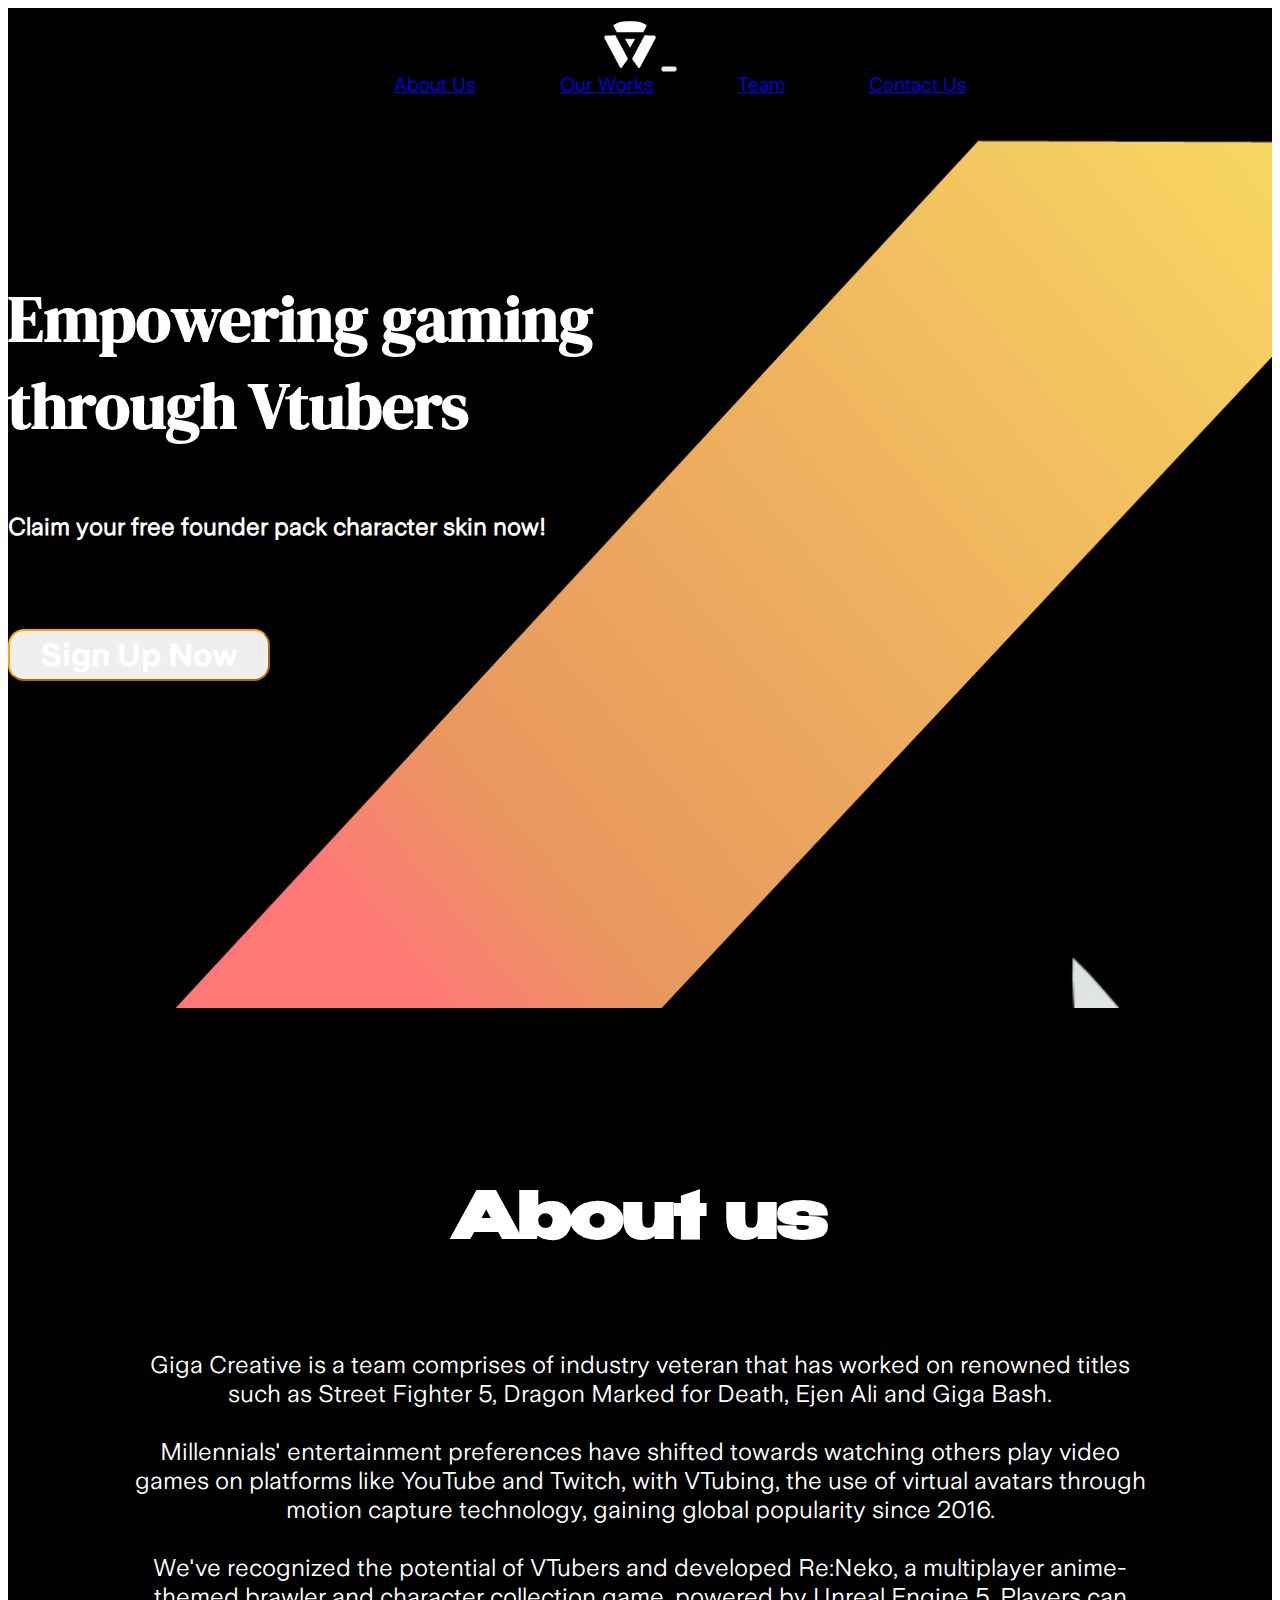
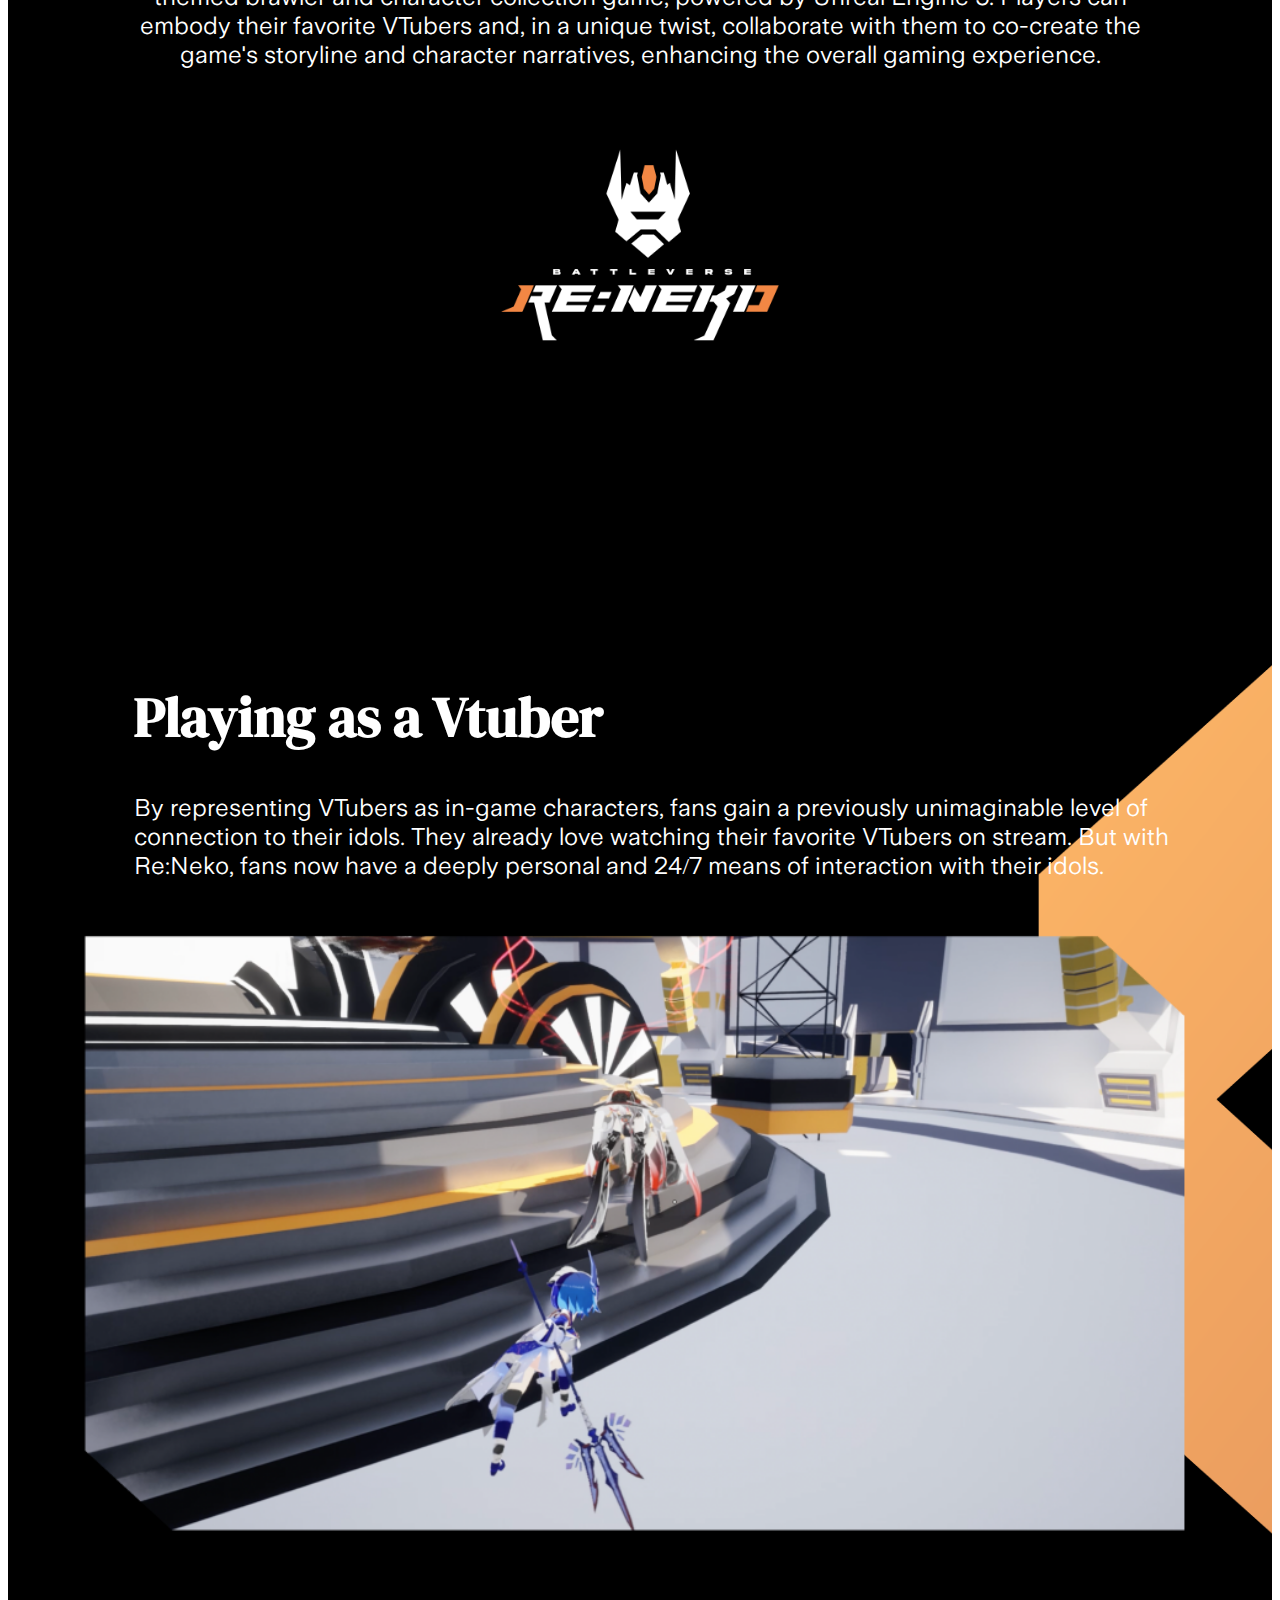
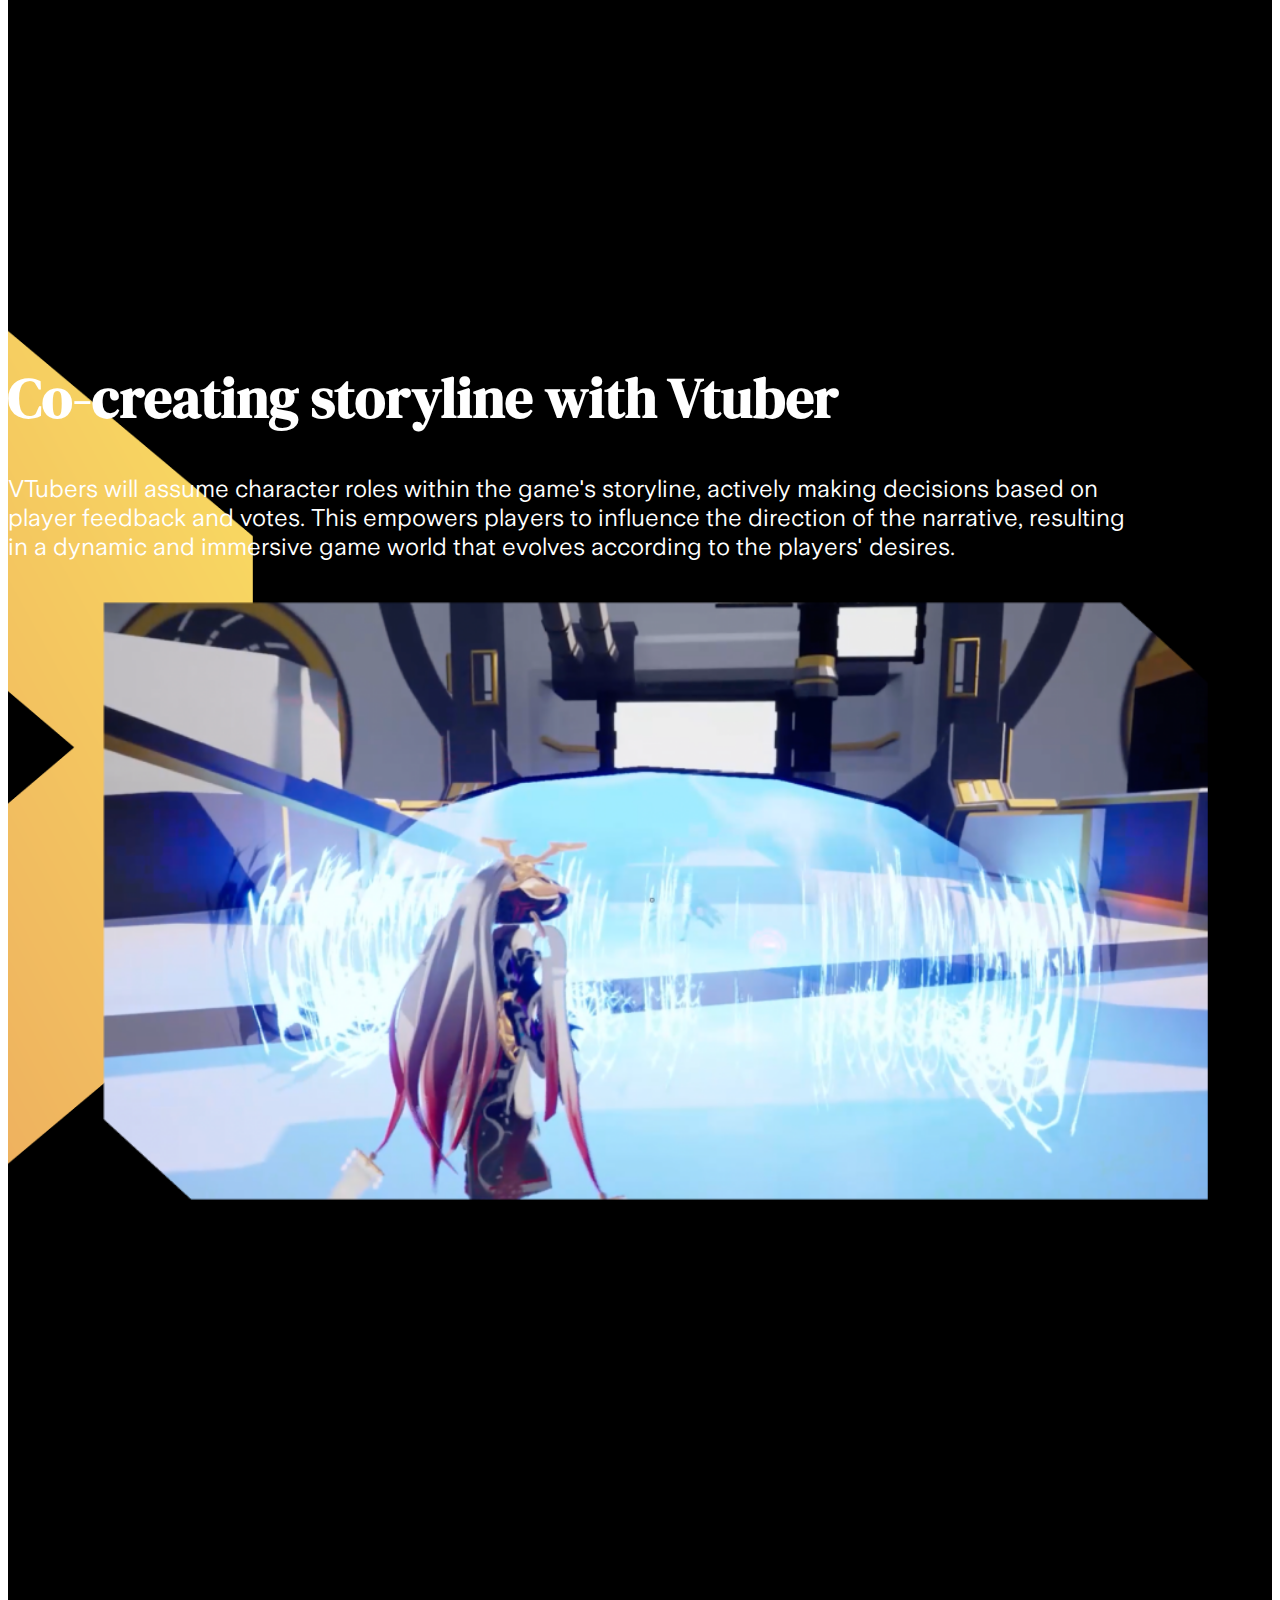
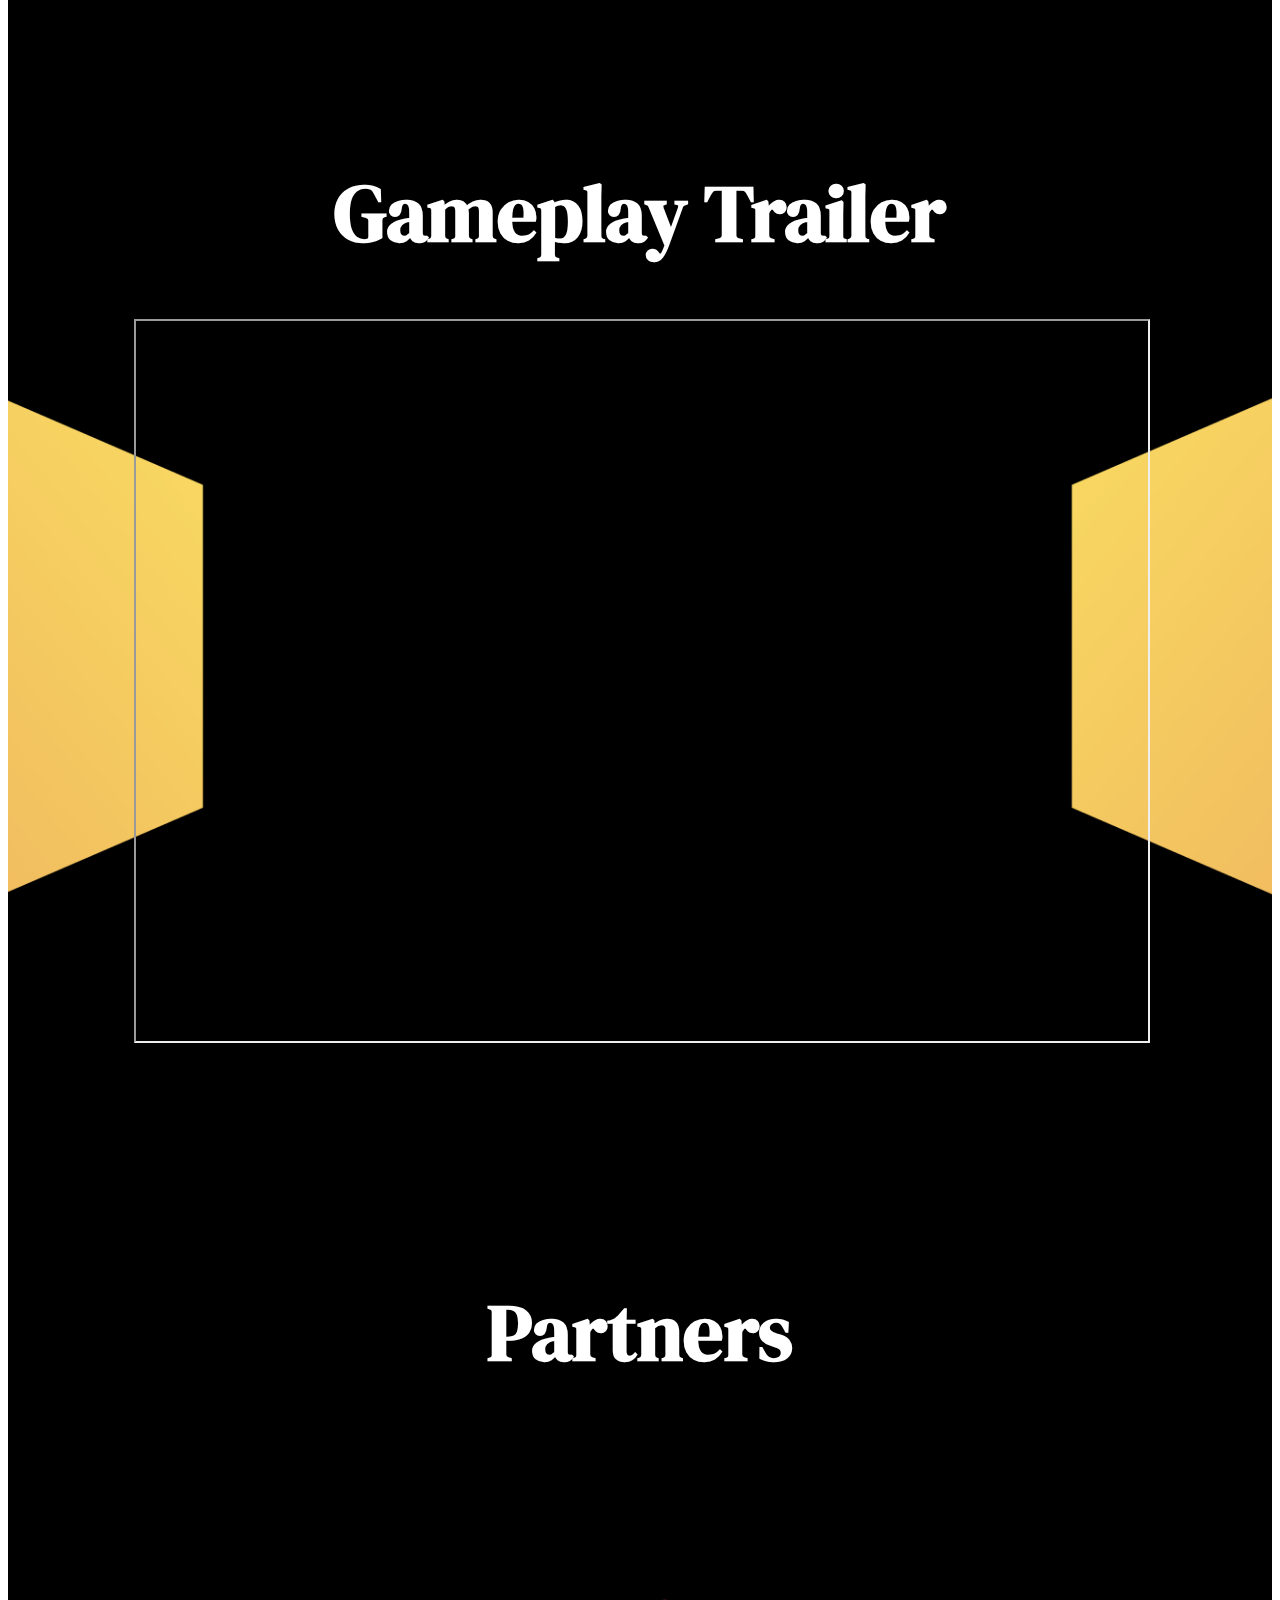
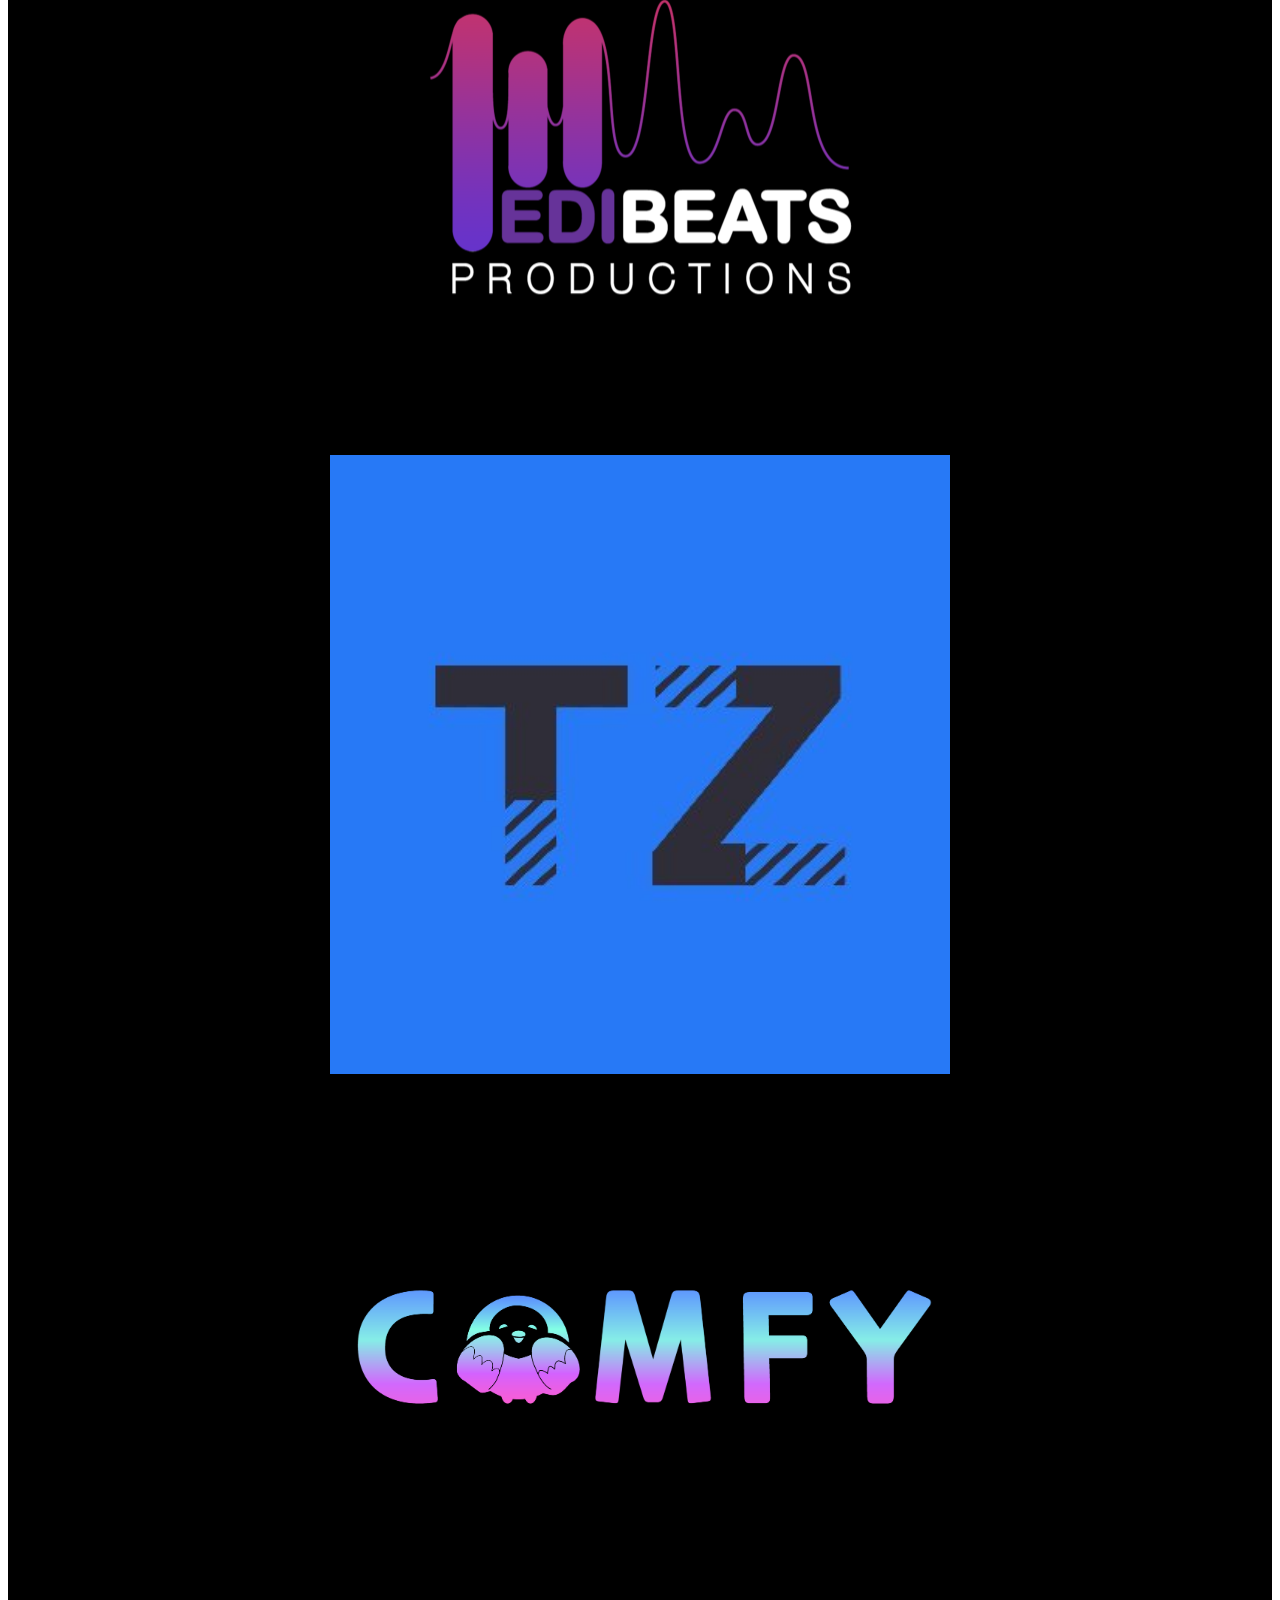
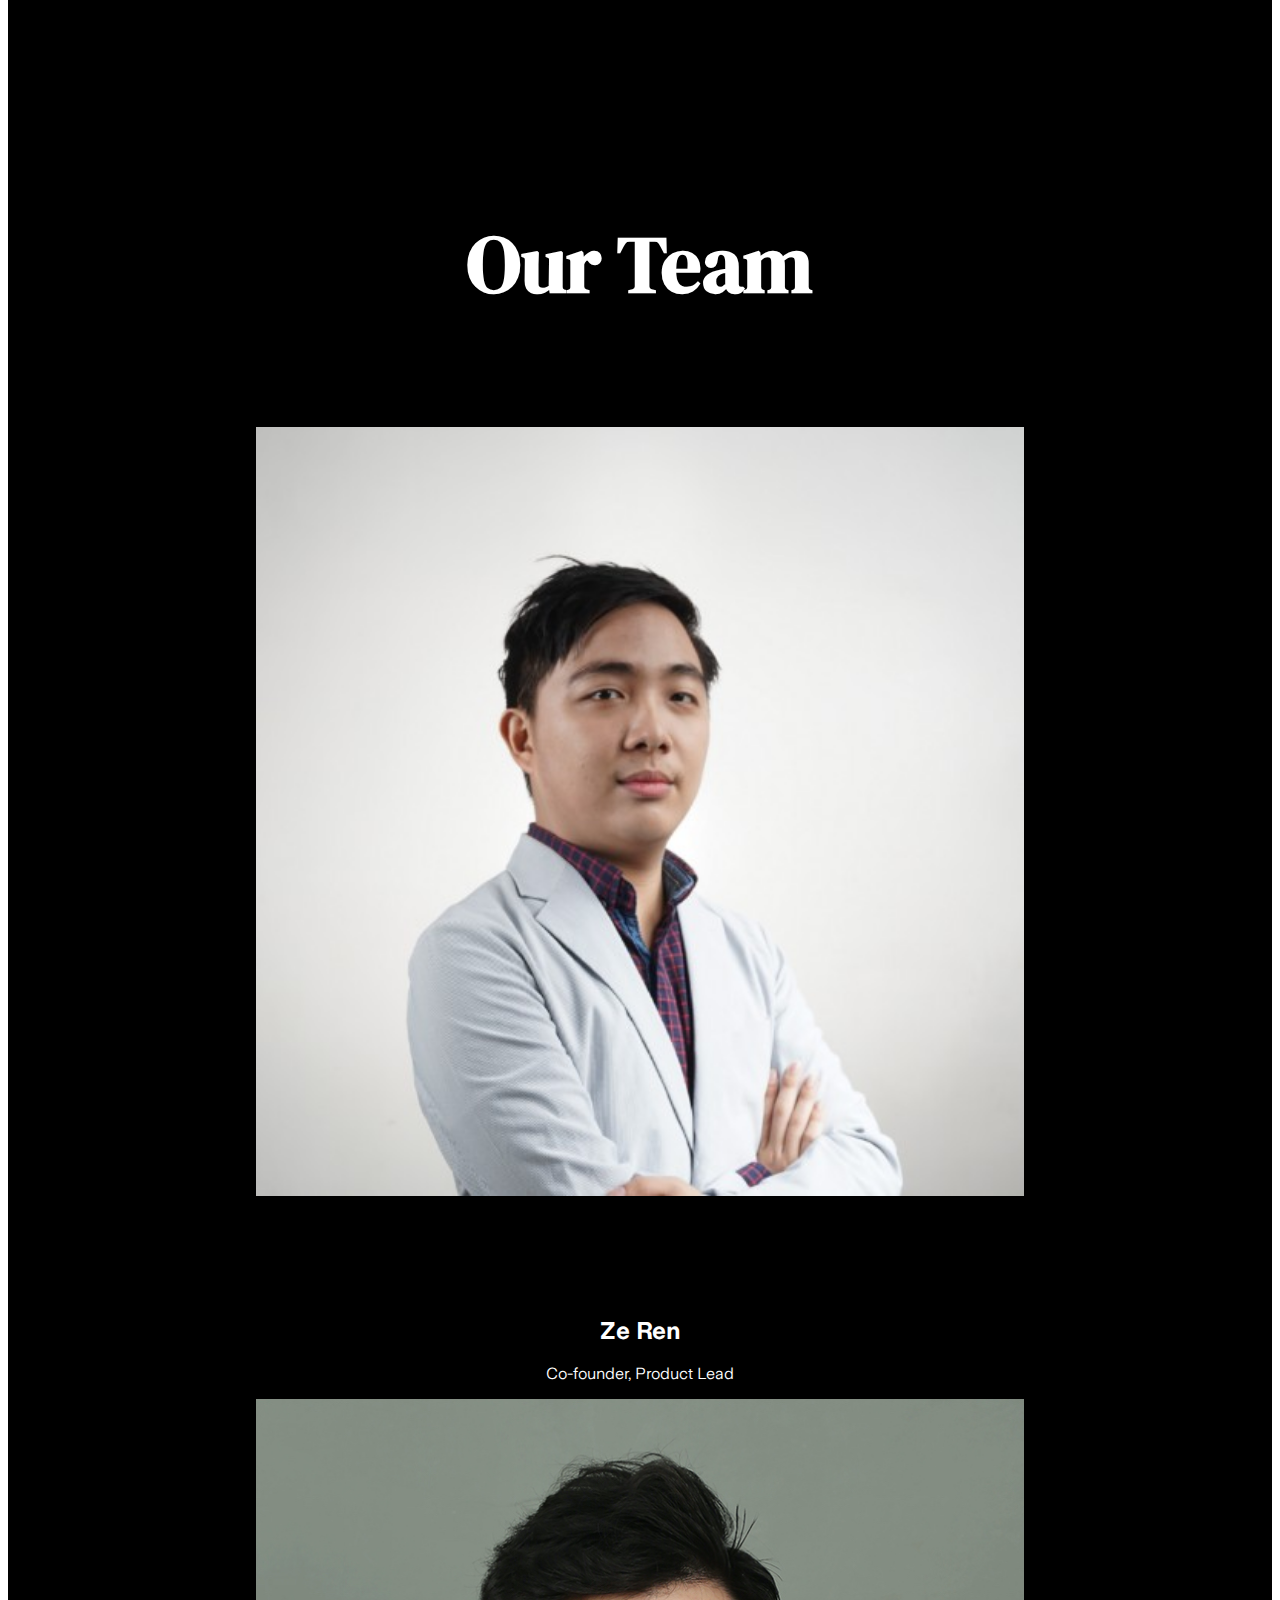
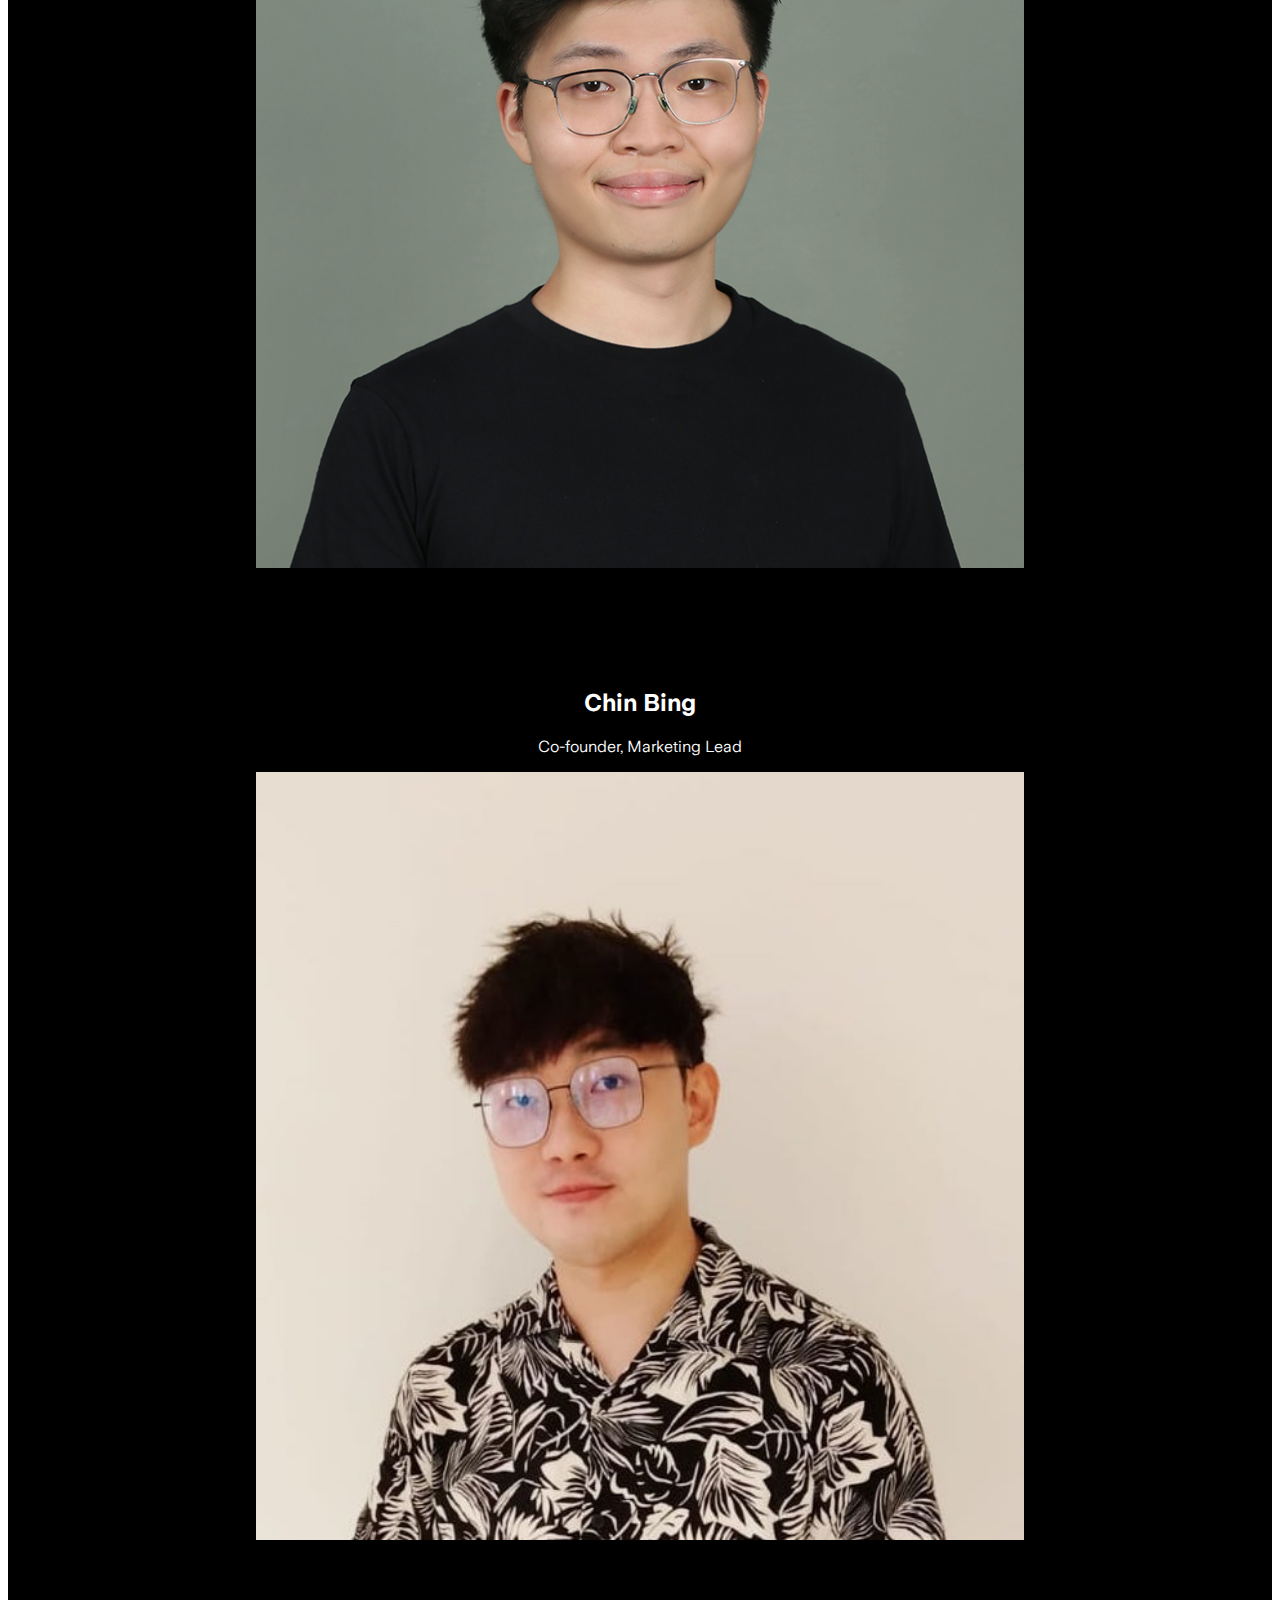
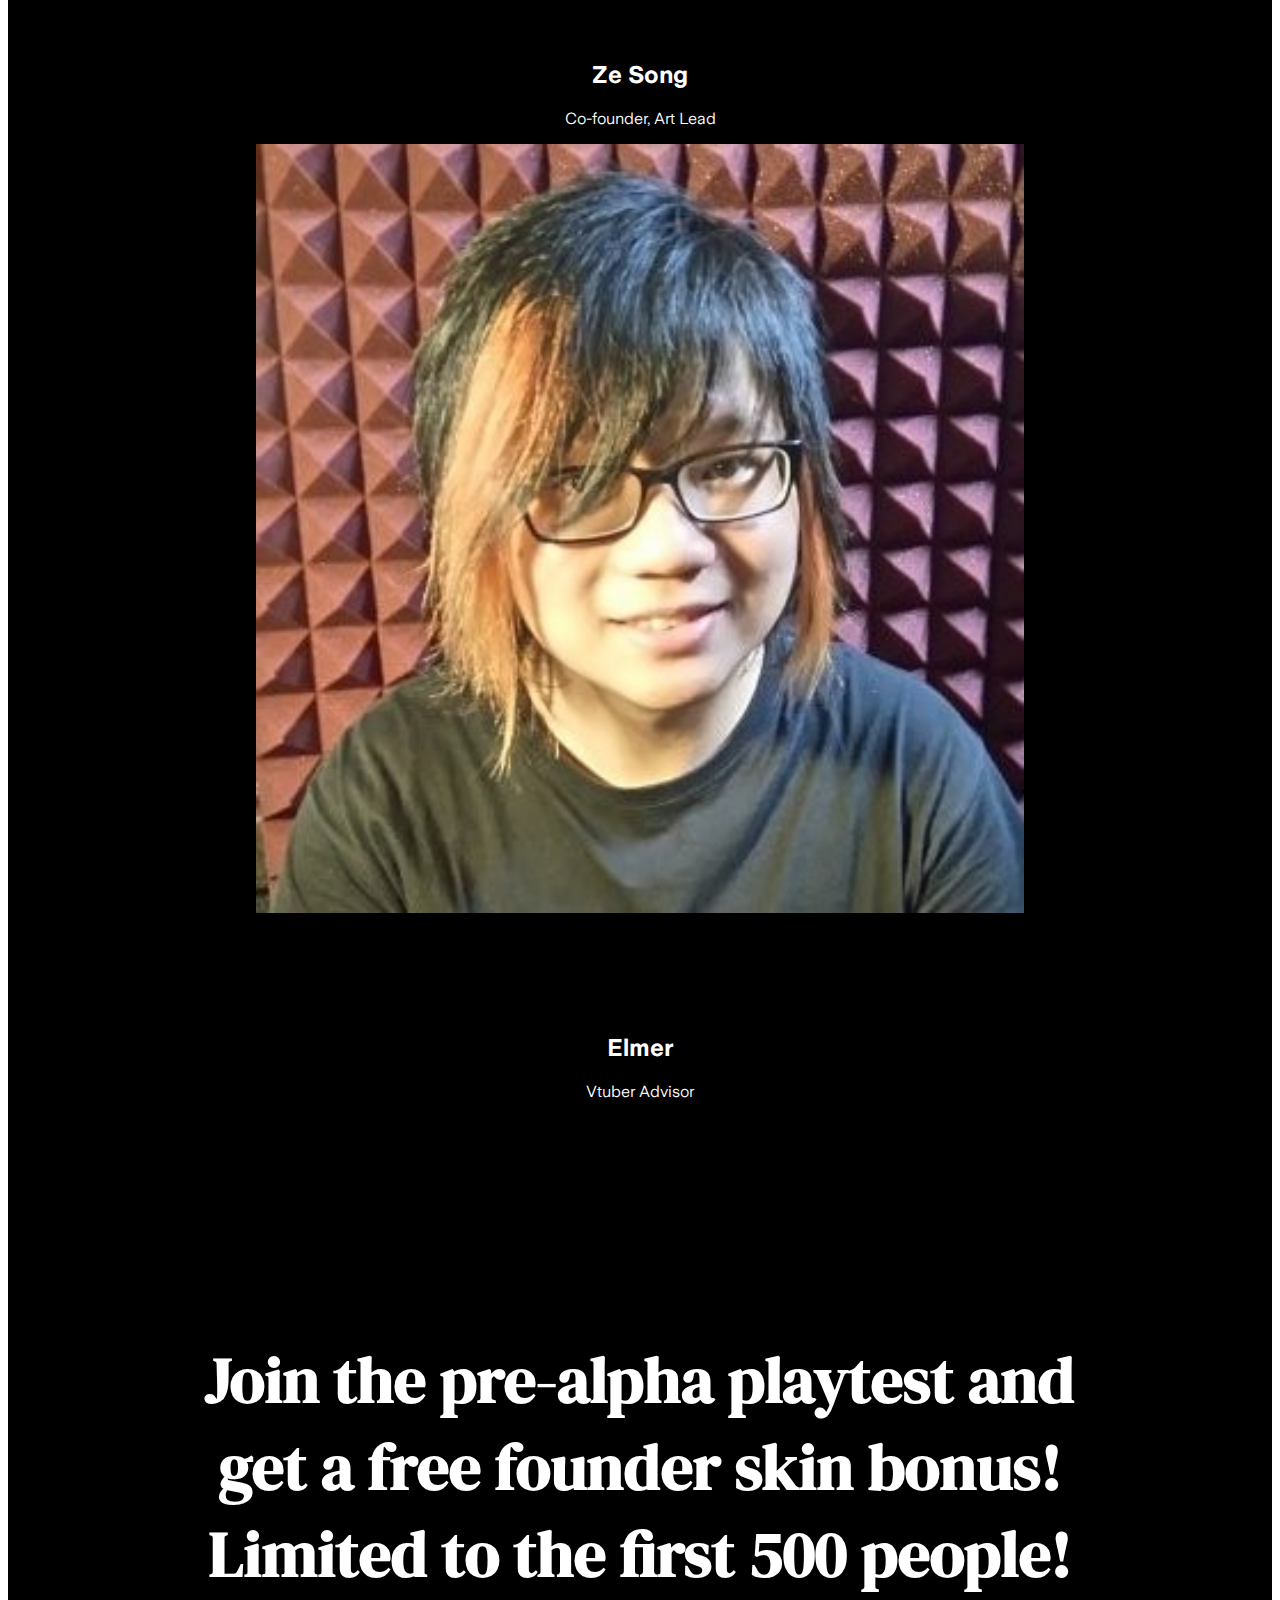
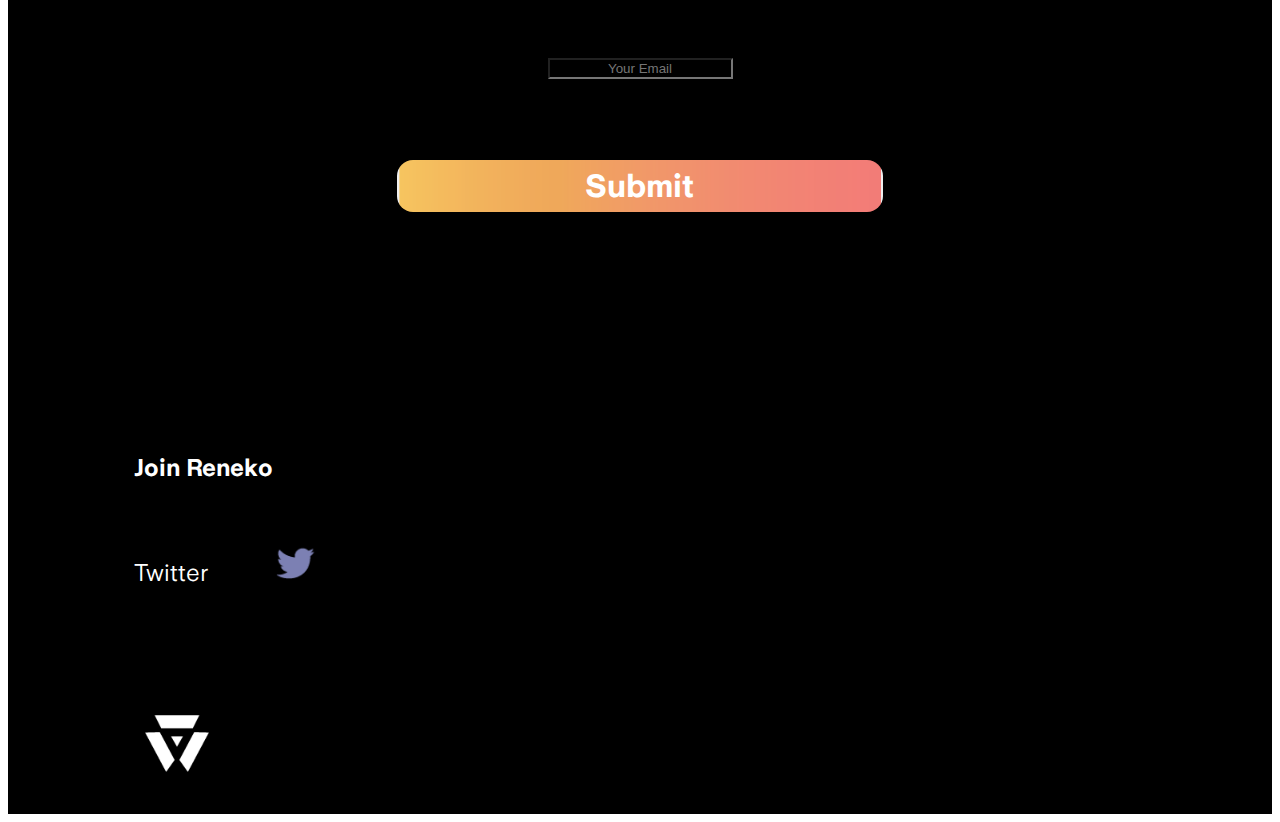
==== index.html @ 924247fe "Initial commit" ====
<!DOCTYPE html>
<html lang="en" dir="ltr">

<head>
  <meta charset="utf-8">
  <title>Reneko</title>
  <!-- Google font -->
  <link rel="preconnect" href="https://fonts.googleapis.com"> 
<link rel="preconnect" href="https://fonts.gstatic.com" crossorigin> 

  <!-- CSS only -->
  <link href="https://cdn.jsdelivr.net/npm/bootstrap@5.1.0/dist/css/bootstrap.min.css" rel="stylesheet"
    integrity="sha384-KyZXEAg3QhqLMpG8r+8fhAXLRk2vvoC2f3B09zVXn8CA5QIVfZOJ3BCsw2P0p/We" crossorigin="anonymous">
  <link rel="stylesheet" href="css/styles.css">

  <link rel="stylesheet" href="https://pro.fontawesome.com/releases/v5.10.0/css/all.css"
    integrity="sha384-AYmEC3Yw5cVb3ZcuHtOA93w35dYTsvhLPVnYs9eStHfGJvOvKxVfELGroGkvsg+p" crossorigin="anonymous" />
  <!-- JavaScript Bundle with Popper -->
  <script src="https://cdn.jsdelivr.net/npm/bootstrap@5.1.0/dist/js/bootstrap.bundle.min.js"
    integrity="sha384-U1DAWAznBHeqEIlVSCgzq+c9gqGAJn5c/t99JyeKa9xxaYpSvHU5awsuZVVFIhvj"
    crossorigin="anonymous"></script>


</head>

<body>


  <section id="title">



    <nav class="navbar navbar-expand-lg navbar-dark">


      <a class="navbar-brand" href="/"><img class='logo' src="images/1_logo.png"></a>
      <button class="navbar-toggler" type="button" data-bs-toggle="collapse" data-bs-target="#navbarNavAltMarkup"
        aria-controls="navbarNavAltMarkup" aria-expanded="false" aria-label="Toggle navigation">
        <span class="navbar-toggler-icon"></span>
      </button>
      <div class="collapse navbar-collapse" id="navbarNavAltMarkup">
        <div class="navbar-nav ms-auto d-flex align-items-center">
          <a class="nav-link text-white " href="#about-us">About Us</a>
          <a class="nav-link text-white" href="#introduction">Our Works</a>
          <a class="nav-link text-white" href="#team">Team</a>
          <a class="nav-link text-white" href="#contact">Contact Us</a>
        </div>
      </div>


    </nav>




    <div class='container title-heading'>
      <div class="row">
        <div class="col-lg-5 title-content">
          <h1 class="title-text">Empowering gaming <br>through Vtubers</h1>
          <h2 class="title-subtext">Claim your free founder pack character skin now!</h2>
          <a href="#sign-up-form"><button class=" title-button btn btn-outline-primary btn-gradient-1  ">Sign Up Now</button></a>
        </div>
      
        <div class="col-lg-7 title-image">
    
           
            <img src="images/characters.png" alt="imagealttext">
     
          <!-- <img class="title-image" src="images/characters.png"/> -->
         
        </div>
      </div>
   

    </div>
    


  </section>

  <section id="about-us">
    <div class='container-fluid'>

  
 
          <h1>About us</h1>
          <br>
          <p>Giga Creative is a team comprises of industry veteran that has worked on renowned titles such as Street Fighter 5, Dragon Marked for Death, Ejen Ali and Giga Bash. 
            <br><br>
            Millennials' entertainment preferences have shifted towards watching others play video games on platforms like YouTube and Twitch, with VTubing, the use of virtual avatars through motion capture technology, gaining global popularity since 2016. 
            <br><br>
            We've recognized the potential of VTubers and developed Re:Neko, a multiplayer anime-themed brawler and character collection game, powered by Unreal Engine 5. Players can embody their favorite VTubers and, in a unique twist, collaborate with them to co-create the game's storyline and character narratives, enhancing the overall gaming experience.

          </p>

          <img class="about-us-img" src="images/battleversereneko_logo_whiteorange_1.png">

          



        

    </div>

  </section>

  <section id="introduction">


      <div class="container-fluid sub-section-1 ">
        <div class="row">
          <div class="col-lg-5 intro-content-1">
            <h1 class="intro-text">Playing as a Vtuber</h1>
            <p class="intro-subtext">By representing VTubers as in-game characters, fans gain a previously unimaginable level of connection to their idols. They already love watching their favorite VTubers on stream. But with Re:Neko, fans now have a deeply personal and 24/7 means of interaction with their idols.</p>
        
          </div>
        
          <div class="col-lg-7 intro-image ">
            <img class="intro-image-1" src="images/pic-1.png" />
          </div>
        </div>
      </div>
     
      <div class="container-fluid sub-section-2 ">
        <div class="row">
         
        
          <div class="col-lg-5 intro-content-2 order-lg-2">
           

            <h1 class="intro-text">Co-creating storyline with Vtuber</h1>
            <p class="intro-subtext">VTubers will assume character roles within the game's storyline, actively making decisions based on player feedback and votes. This empowers players to influence the direction of the narrative, resulting in a dynamic and immersive game world that evolves according to the players' desires.</p>
        
          </div>
          <div class="col-lg-7 order-lg-1 intro-image">
            <img class="intro-image-2" src="images/pic-2.png" />
          </div>
        </div>
      </div>

      <!-- <div class="container-fluid sub-section-1 ">
        <div class="row">
          <div class="col-lg-5 intro-content-1">
            <h1 class="intro-text">Partnership with Comfy</h1>
            <p class="intro-subtext">Collaboration with
              Comfy, Vtuber guild, one of the bigger Vtuber guild in the world with over 100+ Vtuber with a few millions followers collectively
              </p>
        
          </div>
        
          <div class="col-lg-7 intro-image ">
            <img class="intro-image-1" src="images/pic-2.png" />
          </div>
        </div>
      </div> -->

      
  
    </section>

    <section id="trailer">
      <div class='container-fluid'>
        <h1 class="trailer-header">Gameplay Trailer</h1>
        <iframe class="trailer-video" src="https://drive.google.com/file/d/1TV6hrTEXr3Qy5zf1ve3JL_p35wqaEnfq/preview" width="1280" height="720" allow="autoplay"></iframe>
  
      </div>
  
    </section>

    <section id="partners">
      <div class='container-fluid'>
        <h1 class="partners-header">Partners</h1>
        <div class="row">
         
          <div class="col-lg-4">
              <img class="partners-logo" src="images/medibeats_logo.png">
          </div>

          <div class="col-lg-4">
            <img class="partners-logo" src="images/tezos_logo.jpg">
        </div>

          <div class="col-lg-4">
            <br>
            <img class="partners-logo" src="images/comfy_logo.png">
        </div>
        </div>
      </div>
  
    </section>

    <section id="team">
        <div class='container-fluid'>
    
      
     
              <h1>Our Team</h1>
              <br>
                <br><br>
              
                <div class='container-fluid'>
                    <div class="row">
                      <div class="col-lg-3">
                        <a href="https://www.linkedin.com/in/laizeren94/"><img class="team-img"src="images/zeren.jpg"></a>
                        <h2>Ze Ren</h2>
                        <p>Co-founder, Product Lead</p>
                        
                      </div>
                     
                      <div class="col-lg-3">
                        <a href="https://www.linkedin.com/in/chin-bing-yong-346ab5b1/"><img class="team-img"src="images/chinbing.jpg"></a>
                          <h2>Chin Bing</h2></a>
                        <p>Co-founder, Marketing Lead</p>
                     
                      </div>

                      <div class="col-lg-3">
                        <a href="https://www.linkedin.com/in/ze-song-11337322a/"><img class="team-img"src="images/zesong.jpeg"></a>
                        <h2>Ze Song</h2>
                        <p>Co-founder, Art Lead</p>
                   
                      
                      </div>

                      <div class="col-lg-3">
                        <a href="https://www.linkedin.com/in/elmer-ho-92594a128/"><img class="team-img"src="images/elmer.jpeg"></a>
                        <h2>Elmer</h2>
                        <p>Vtuber Advisor</p>
                        
                      </div>
                            
                    
                      
                  </div>
    
    
            
    
        </div>
    
      </section>
  <script type="text/javascript">var submitted=false</script>  
  <iframe name="hiddenConfirm" id="hiddenConfirm" style="display:none;" onload="if(submitted){window.location='submitted.html';}"></iframe>  
  <section id="sign-up-form">
  <div class="form-group">
  
    <h1 class="sign-up-title">Join the pre-alpha playtest and get a free founder skin bonus!<br>Limited to the first 500 people!
      </h1><br>
    <div class="row">
      <div class="col-lg-3"></div>
      <div class="col-lg-6"> 
        <form action="https://docs.google.com/forms/u/0/d/e/1FAIpQLScKX2uc12HIVDE9Qo7RpCMGbSfEYdvWlXfnc4z3N2Zo3molNw/formResponse" method="post" target="hiddenConfirm" onsubmit="submitted=true">
        <input  type="email" name="entry.1319762371" class="form-control form-control-lg sign-up-input "  placeholder="Your Email">
      </div>
      <div class="col-lg-3"></div>
      
    </div>
  
    <br><br>
    <button type="submit" class="btn go-back-button  ">Submit</button>
  </form>
  </div>
</section>



  
  <footer id="contact">
    <div class="container">
      <div class="row">
        <div class="col-lg-4 social-link">
          <h2>Join Reneko</h2>
          <br>
          <!-- <p>Discord &emsp;&emsp;<a href="https://discord.gg/Z9rqEx6f24"><img class="social-logo" src="images/7_discord.png"></a></p> -->
          <p>Twitter &emsp;&emsp;&nbsp;&nbsp;<a href="https://twitter.com/ReNeko_vtuber"><img class="social-logo" src="images/7_twitter.png"></a></p>
           
        </div>
        <div class="col-lg-1"></div>

        <div class="col-lg-3">
      
          </div>

          <div class="col-lg-4">
          
            </div>
      </div>
    </div>
    <img class="contact-logo" src="images/1_logo.png">
    
  </footer>
  <script src='index.js'></script>
</body>

</html>
---- css/styles.css ----
h1, h2, h3, h4, h5{
  font-family: UniversalSans-864;
}

p{
  font-family: UniversalSans-450;

}


@font-face {
  font-family:UniversalSans-450 ;
  src: url(UniversalSans-v1-2-0-10-20-111111112111-01-450-TRIAL.ttf);
}

@font-face {
  font-family:UniversalSans-864 ;
  src: url(UniversalSans-v1-2-0-10-20-111111112111-01-864-TRIAL.ttf);
}

@font-face {
  font-family:DMSerifDisplay ;
  src: url(DMSerifDisplay-Regular.ttf);
}

@font-face {
  font-family:DMSerifDisplay-Italic ;
  src: url(DMSerifDisplay-Italic.ttf);
}


@font-face {
  font-family:Benzin ExtraBold ;
  src: url(BenzinExtraBold.ttf);
}

/* Navbar */
.navbar{

  padding: 1% 3%;


}

.logo{
    height: 3rem;
  border-radius: 30px;

 

}

.nav-link {
  font-size: 1.2rem;
  font-family: UniversalSans-450;
  font-weight: 500;
  margin-left: 80px;
  margin-top:20px;
  

}



/* Title */

#title {

  background-image: url("../images/Artboard_1_top.png");

 


  background-position: center;
  background-repeat: no-repeat;
  background-size: cover;

  background-size: 100% 100%; 
  max-height: 1000px;
  
 
  background-color:black;

  text-align: center;

  overflow: hidden;
  

}



.title-heading{
 
  
 

  text-align: center;



}
.title-content{

padding-top: 10%;
padding-right:0;
padding-left: 0;

  text-align: left;
 color: white;

  

 
 
}

.title-text{
  margin-top:40px;
  font-size: 4rem;
  font-family: DMSerifDisplay;
  margin-bottom: 5%;


}

.title-subtext{
  font-family: UniversalSans-450;
  margin-bottom: 7%;
}

.title-button{
  color:white;
  /* background-color: transparent;
  border-color: linear-gradient(red, yellow); */
  
  padding:5px 30px;
  font-size:2rem;
  font-family: UniversalSans-864;
  margin-bottom: 20%;
  border-radius: 1rem;
  border-width: 2px;
}


.btn-outline-primary{
  border-color: orange; 
}

.btn-outline-primary:hover {
  background:orange;
  border-color: orange; 
}





.title-image img{
  



 width:150%;

  
 

}


/* About us */

#about-us{
 /* The image used
 background-image: url("../images/2_background.png");

 /* Set a specific height */

/* 
 background-position: center;
 background-repeat: no-repeat;
 background-size: cover;

 background-size: 100% 100%; 
   height: 100%; */
 background-color: black;
 color:white; 

 padding: 10%;

 text-align: center;
}

#about-us h1{
  font-size: 4rem;
  font-family: Benzin ExtraBold;
}

#about-us p{
  font-size: 1.5rem;
  font-family: UniversalSans-450;
}

.about-us-img{
  width:30%;
}

#introduction{
  /* The image used
  background-image: url("../images/3_background.png");
 
  /* Set a specific height */
 
 
  /* background-position: center;
  background-repeat: no-repeat;
  background-size: cover;
 
  background-size: 100% 100%; 
  height:100%;  */

  color:white;
 
  text-align: center;
  padding-top: 7%;
  padding-bottom: 7%;


 
  background-color: black;
 }

 .intro-image{
  display: flex;
  align-items: center;
  justify-content: center;

 }

 .sub-section-1{
  background-image: url("../images/5_right-errow.png");
  background-position: center;
  background-repeat: no-repeat;
  background-size: cover;
 
  background-size: 100% 100%; 
  margin-bottom: 25%;

 }




.intro-content-1{

   text-align: left;
   padding-left: 10%;
   padding-top: 2%;



 }

.intro-content-1 h1{
   font-size:3.5rem;
   font-family: DMSerifDisplay;
 }

.intro-content-1 p{
  font-size:1.5rem;
  font-family: UniversalSans-450;
}





.intro-image-1{

   width: 90%;



 }


 .sub-section-2{
  background-image: url("../images/4_left-errow.png");
  background-position: center;
  background-repeat: no-repeat;
  background-size: cover;
 
  background-size: 100% 100%; 
  margin-bottom: 25%;

 }




.intro-content-2{

   text-align: left;
   padding-right: 10%;
   padding-top: 5%;


 }

.intro-content-2 h1{
   font-size:3.5rem;
   font-family: DMSerifDisplay;
 }

.intro-content-2 p{
  font-size:1.5rem;
  font-family: UniversalSans-450;
}





.intro-image-2{

   width: 90%;



 }

 #trailer{
   /* The image used */
   background-image: url("../images/7_video.png");
 
   /* Set a specific height */
  
  
   background-position: center;
   background-repeat: no-repeat;
   background-size: cover;
  
   /* background-size: 100% 100%;  */

   background-color: black;

   padding: 7% 10%;

   text-align: center;
   color: white;

 }


 .trailer-video{
    width:100%;
 
}

.trailer-header{
  font-size:5rem;
  font-family: DMSerifDisplay;
  margin-bottom: 5%;
}

#partners{
  padding: 7% 15%;
  background-color: black;
  color: white;

  text-align: center;
}

.partners-header{
  font-size:5rem;
  font-family: DMSerifDisplay;
  margin-bottom: 5%;
}

.partners-logo{
  width: 70%;
}

#team{

 

  color:white;
  background-color: black;
 
  
  text-align:center;

  padding: 7% 12%;
 






}

#team h1{
  font-size:5rem;
  font-family: DMSerifDisplay;
}


.team-img{
  width: 80%;

  margin-bottom:10%;

}

.team-img:hover{
  width: 85%;

}






.cover-container {

  width: 100%;
  white-space: nowrap;
  overflow-x: scroll;
  overflow-y: hidden;
  margin-bottom:10%;
}
.cover-item {
  position: relative;
  display: inline-block;
  margin: 8px 8px;
  width: 32%;
 
  vertical-align: bottom;
  background-position: top left;
  background-repeat: no-repeat;
  background-size: cover;

}

.cover-item h2{
  font-family: UniversalSans-864;
}

.cover-item p{
  font-family: UniversalSans-450;
}

#sign-up-form{
  padding: 7% 15%;
  text-align: center;
  color: white;
  background-color: black;
  text-align: center;
}

.sign-up-title{
  font-size:4rem;
  font-family: DMSerifDisplay;
}

.sign-up-input{

  background-color: transparent;
  text-align: center;
}

.sign-up-button{
  color:white;
  border-color: transparent;
  background-image: url("../images/submit_button.png");
  background-position: center;
  background-repeat: no-repeat;
  background-size: cover;
  padding:5px 30px;
  font-size:2rem;
  font-family: UniversalSans-864;
  margin-bottom: 20%;
  border-radius: 1rem;
  border-width: 2px;
}

.go-back-button{
  color:white;
  border-color: transparent;
  background-image: url("../images/submit_button.png");
  background-position: center;
  background-repeat: no-repeat;
  background-size: cover;
  padding:5px 30px;
  font-size:2rem;
  font-family: UniversalSans-864;
  border-radius: 1rem;
  border-width: 2px;
  margin-top: 5%;
  margin-bottom: 5%;

  width: 55%;
}





#contact{

 background-color: black;
 color: white;
 
  
  padding-top: 7%;
  padding-bottom: 3%;
  padding-left: 10%;
  padding-right:7%;




}
.social-link h2{
  font-family: UniversalSans-864;
}

.social-link p{
  font-size: 1.5rem;
  font-family: UniversalSans-450;
}

.social-logo{
  width:2.75rem;
}

.contact-logo{
  margin-top:10%;
  margin-left: 1%;

  width:4rem;


}
#title-thank-you{
  background-color: black;
}

#thank-you{
  text-align: center;
  color: white;
  padding: 7% 15%;
}


@media only screen and (max-width: 1080px)  {

  body, .intro-content-1, .intro-content-2  {
    text-align: center;
  }

  #title{
    /* background-image: url("../images/Artboard_1_top_mobile.png"); */

    background-image: url("");

    max-height: 1200px;
  }

  .title-content{

    text-align: center;

    

  }


  .title-image img {
    text-align: center;
    margin-top: 0;
    width:100%;
    margin-left: 7%;


  
  }

 



  .about-us-content h1{
    text-align:center;
  }
 
  .about-us-content p{
    text-align:center;
  }
 
  .sub-section-1{
    background-image: url("");
  }

  .intro-image-1, .intro-image-2{
    margin-left: 0;
  }

  .intro-content-1{
    padding-left: 10%;
    padding-right: 10%;
  }

  .intro-content-2{
    padding-left: 5%;
  }

 
  .sub-section-2{
    background-image: url("");
  }



  .roadmap-icon{
    width:20%;
  }


  .scroll-button{
     display:none;
   }
  .cover-container{
       margin-left:70px;
    }
   .contact-logo{
    margin-top:10%;

    width:4rem;
  
  
  }





}
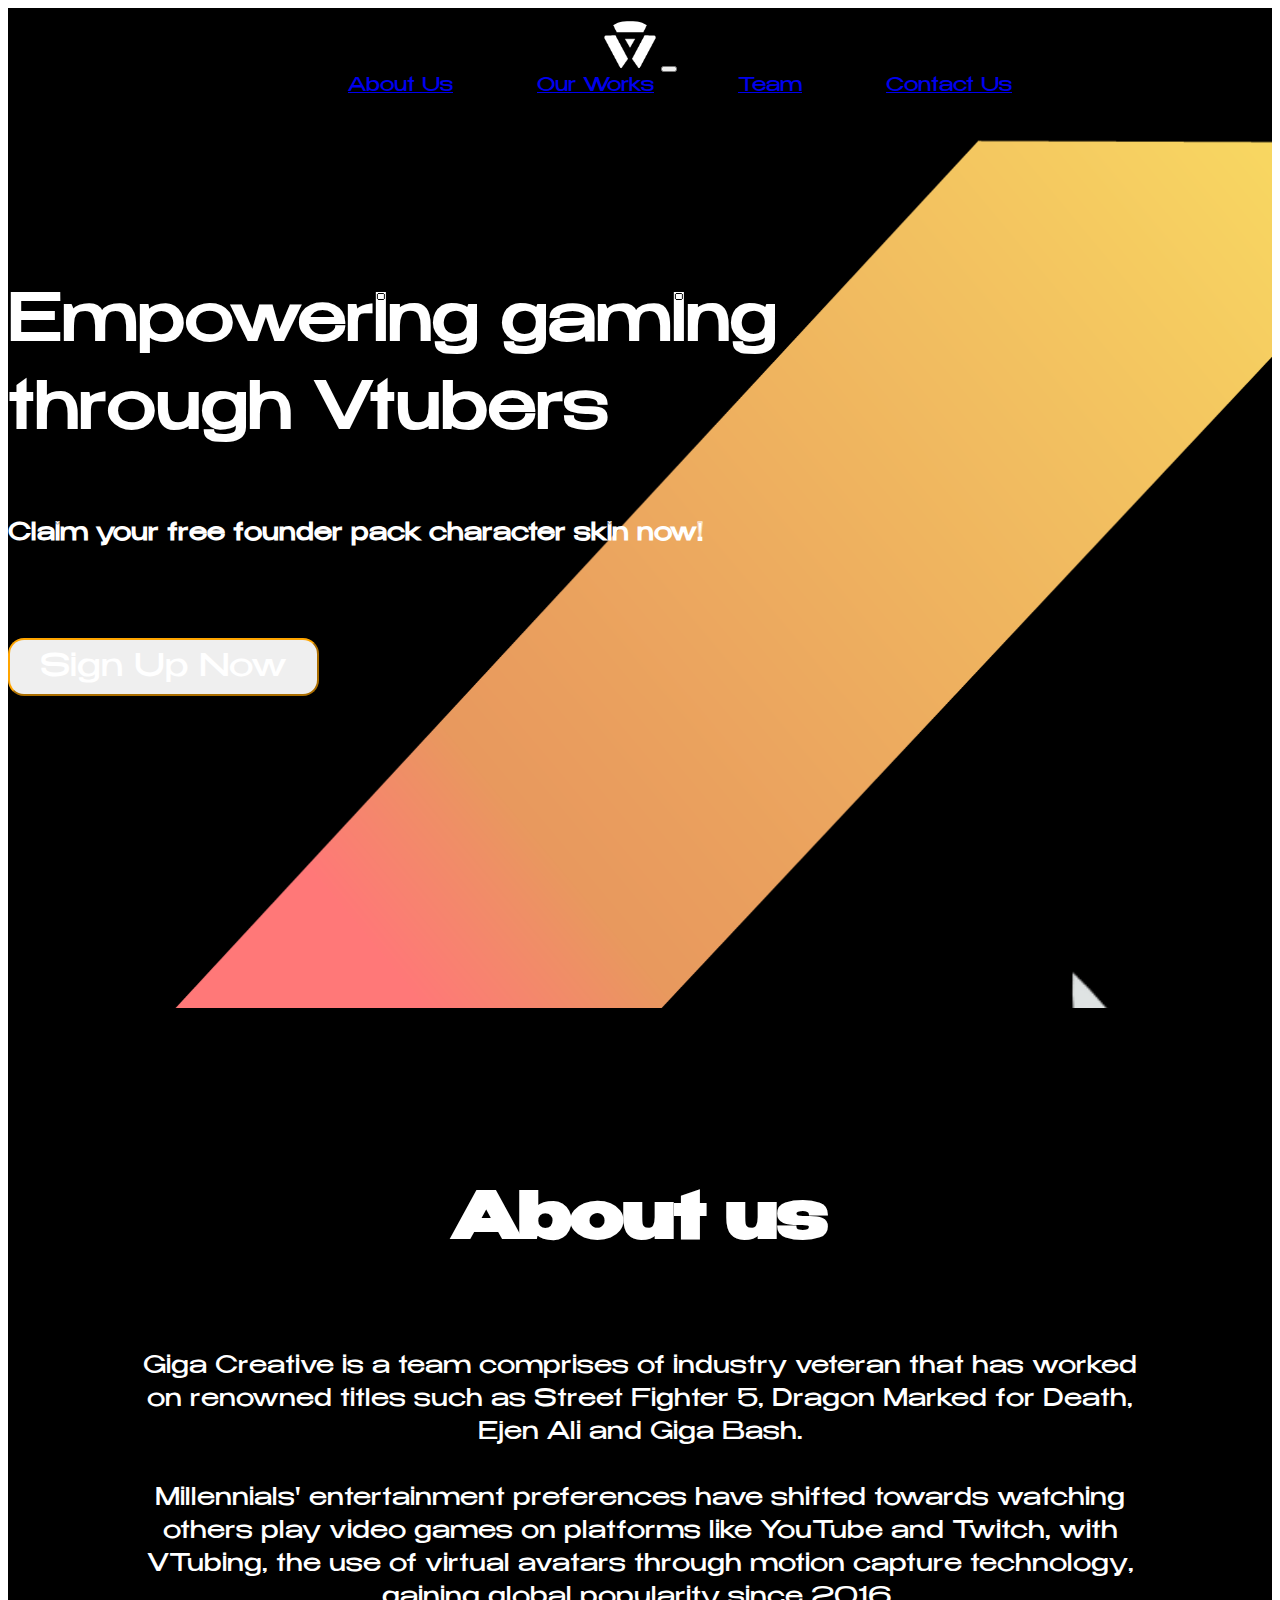
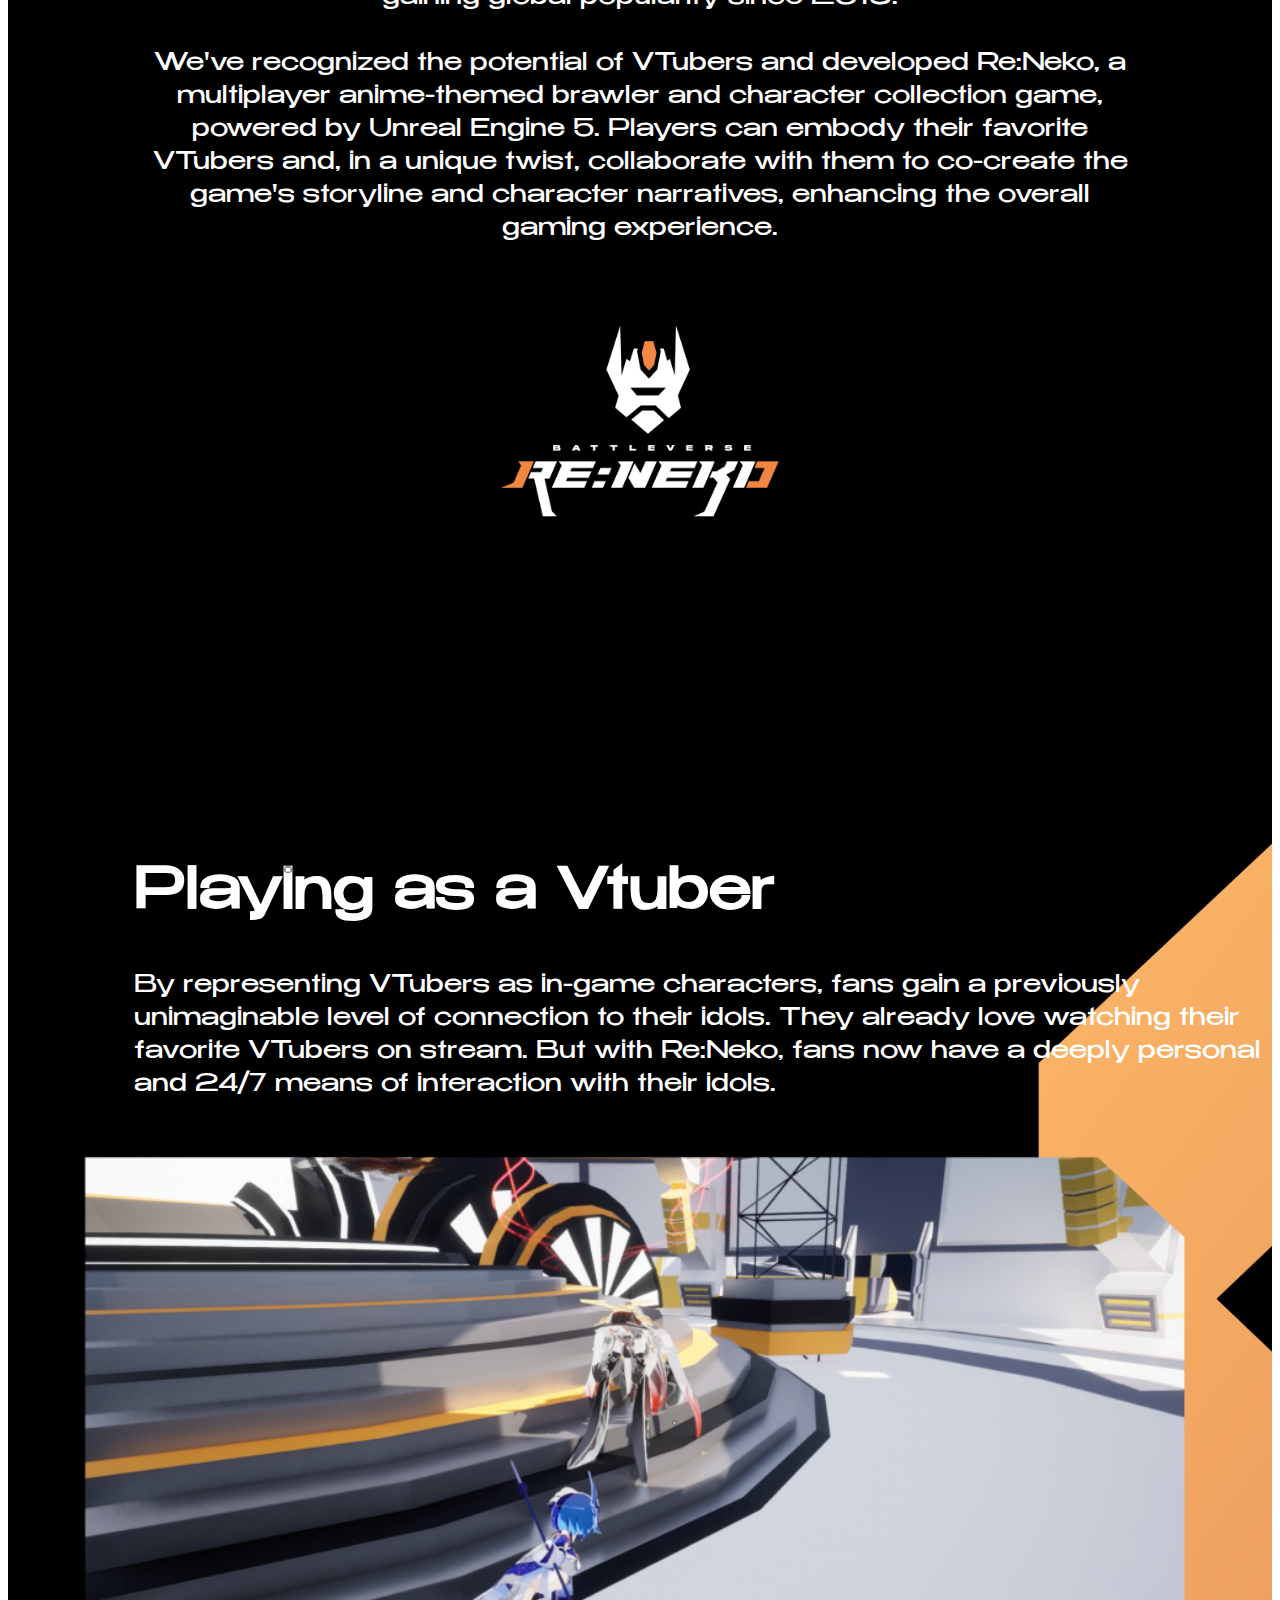
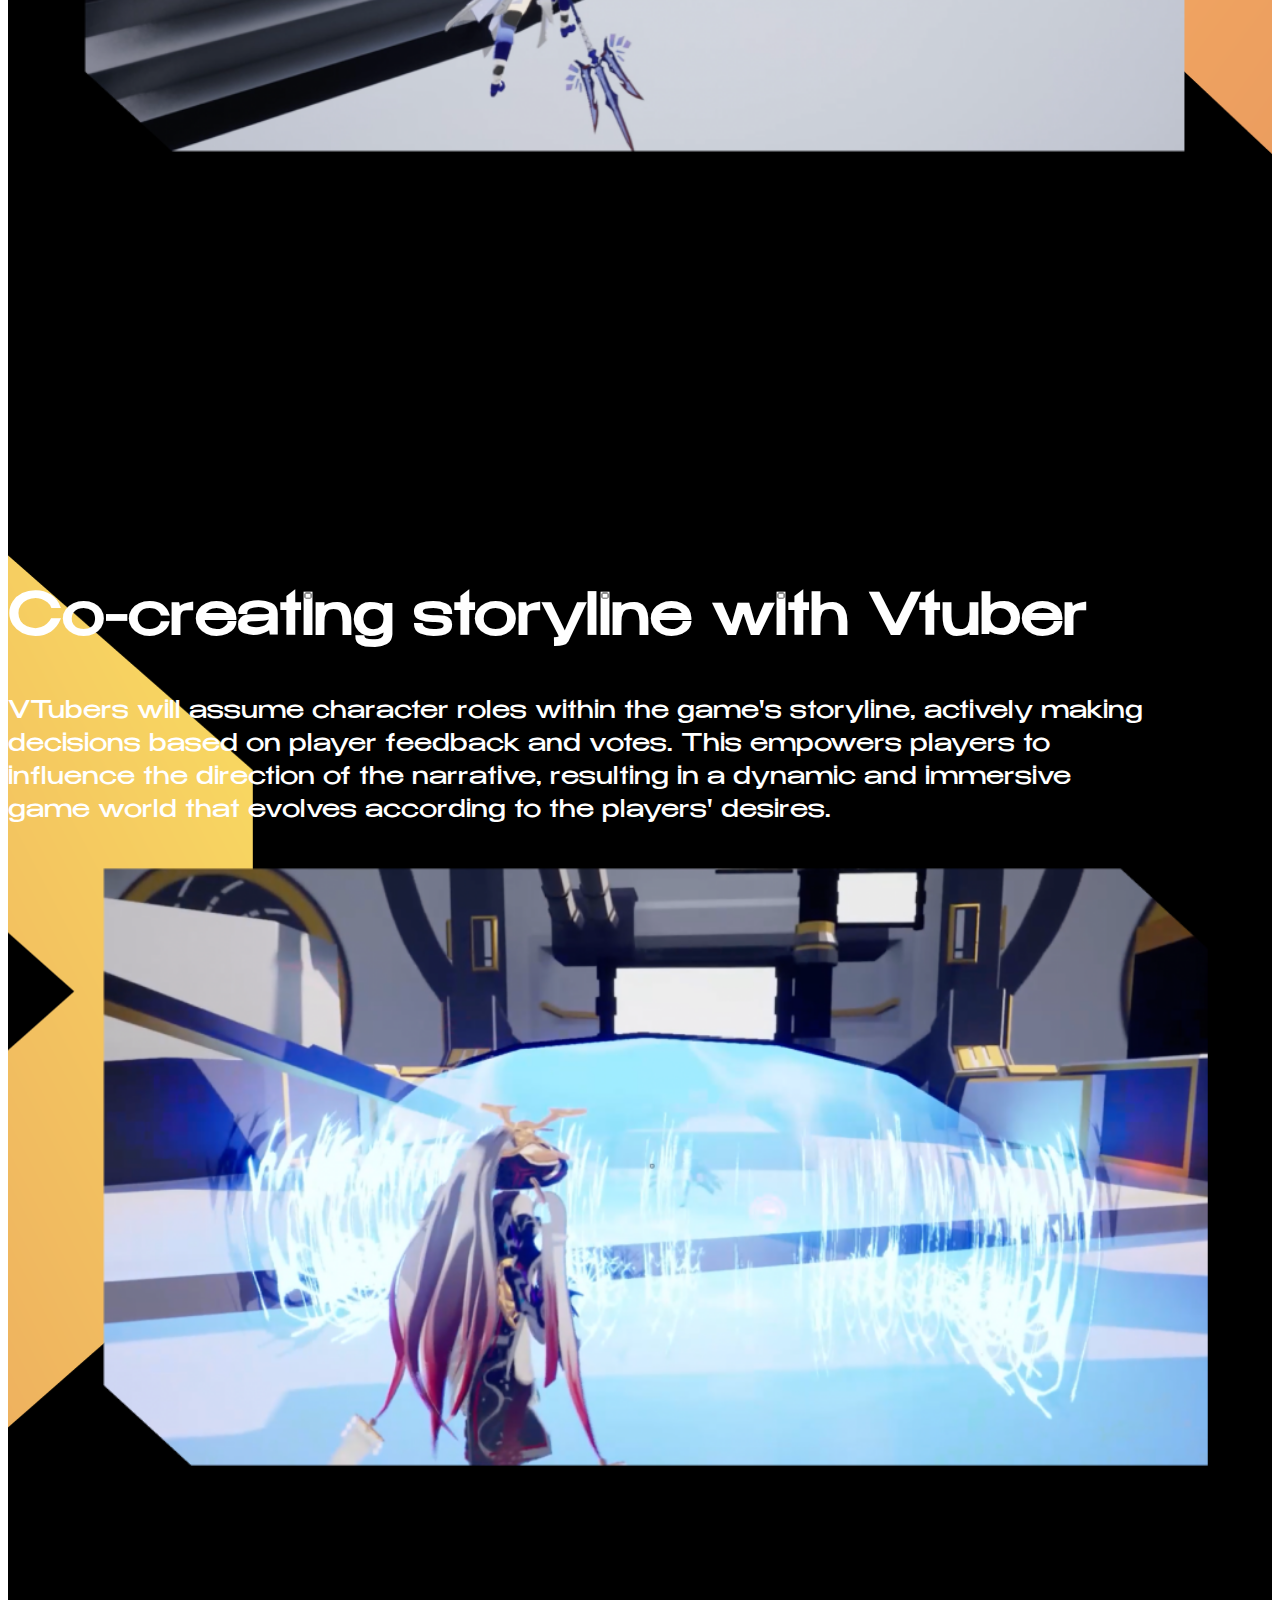
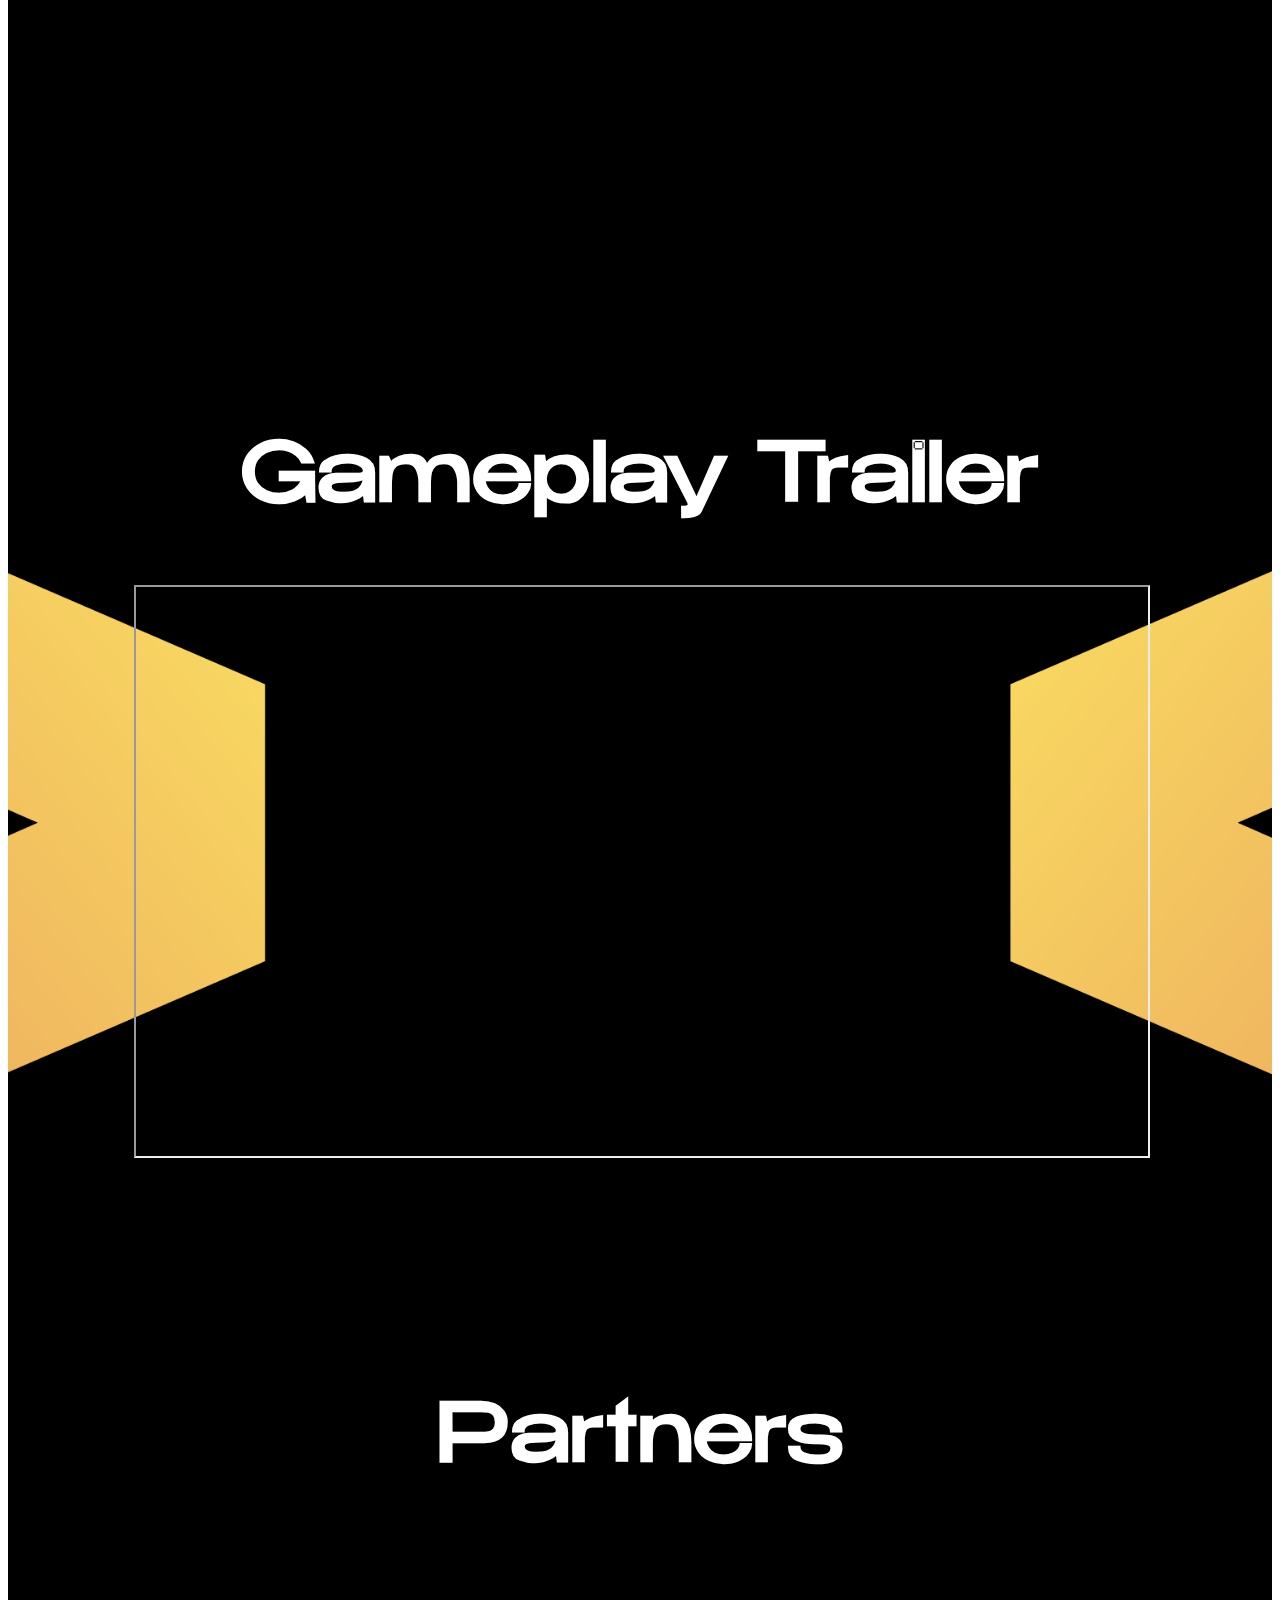
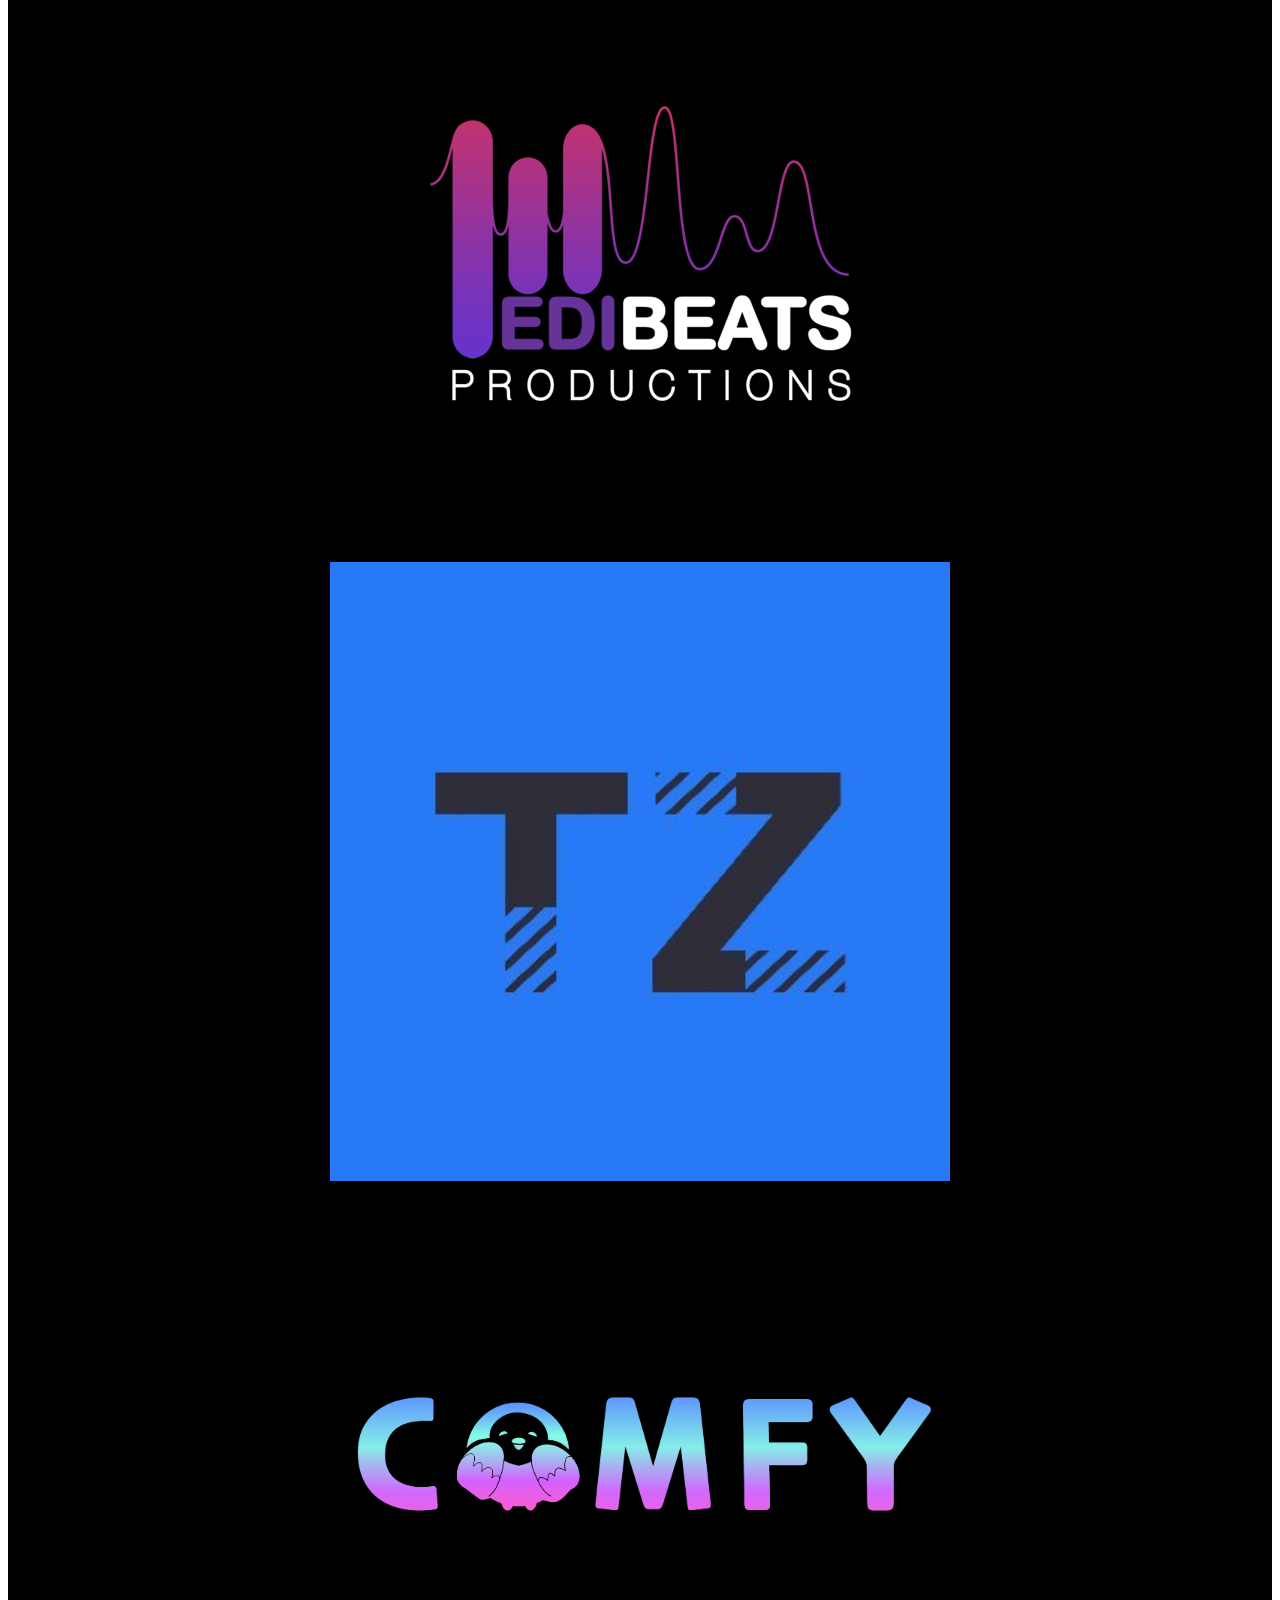
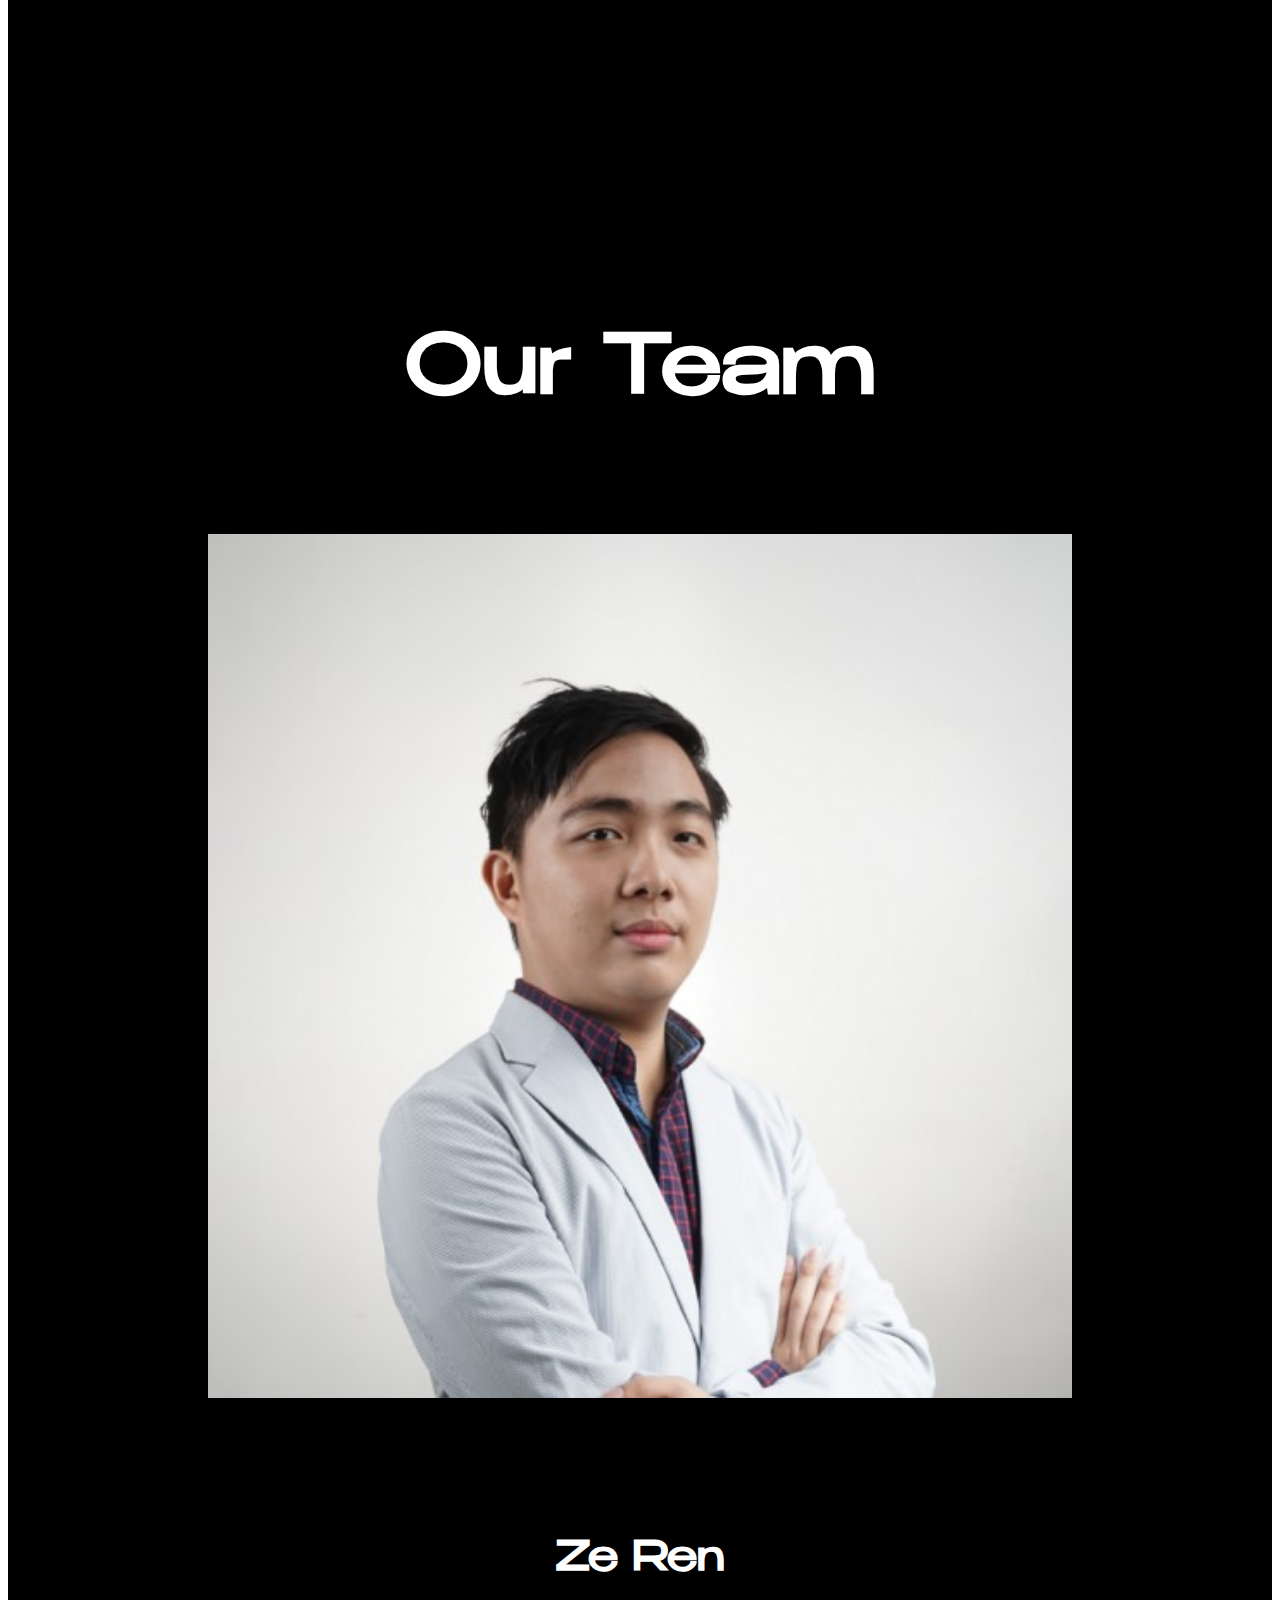
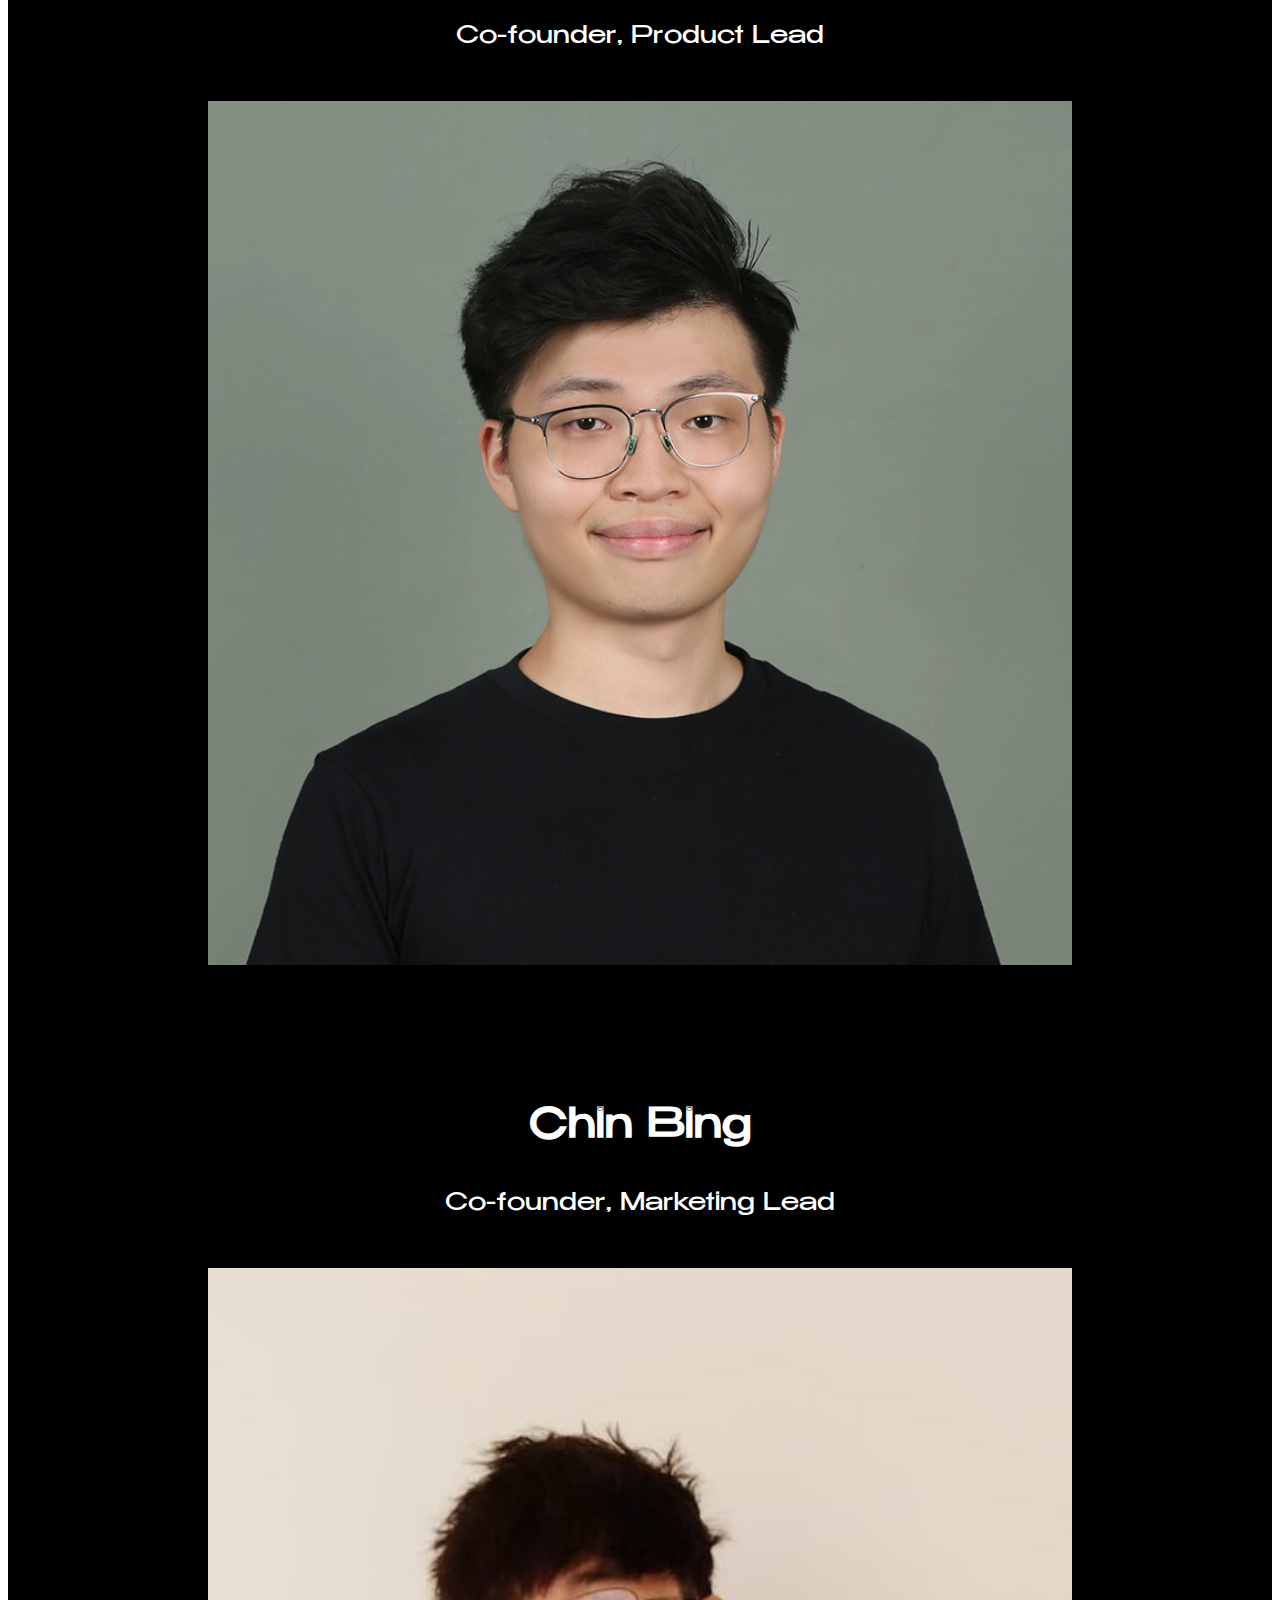
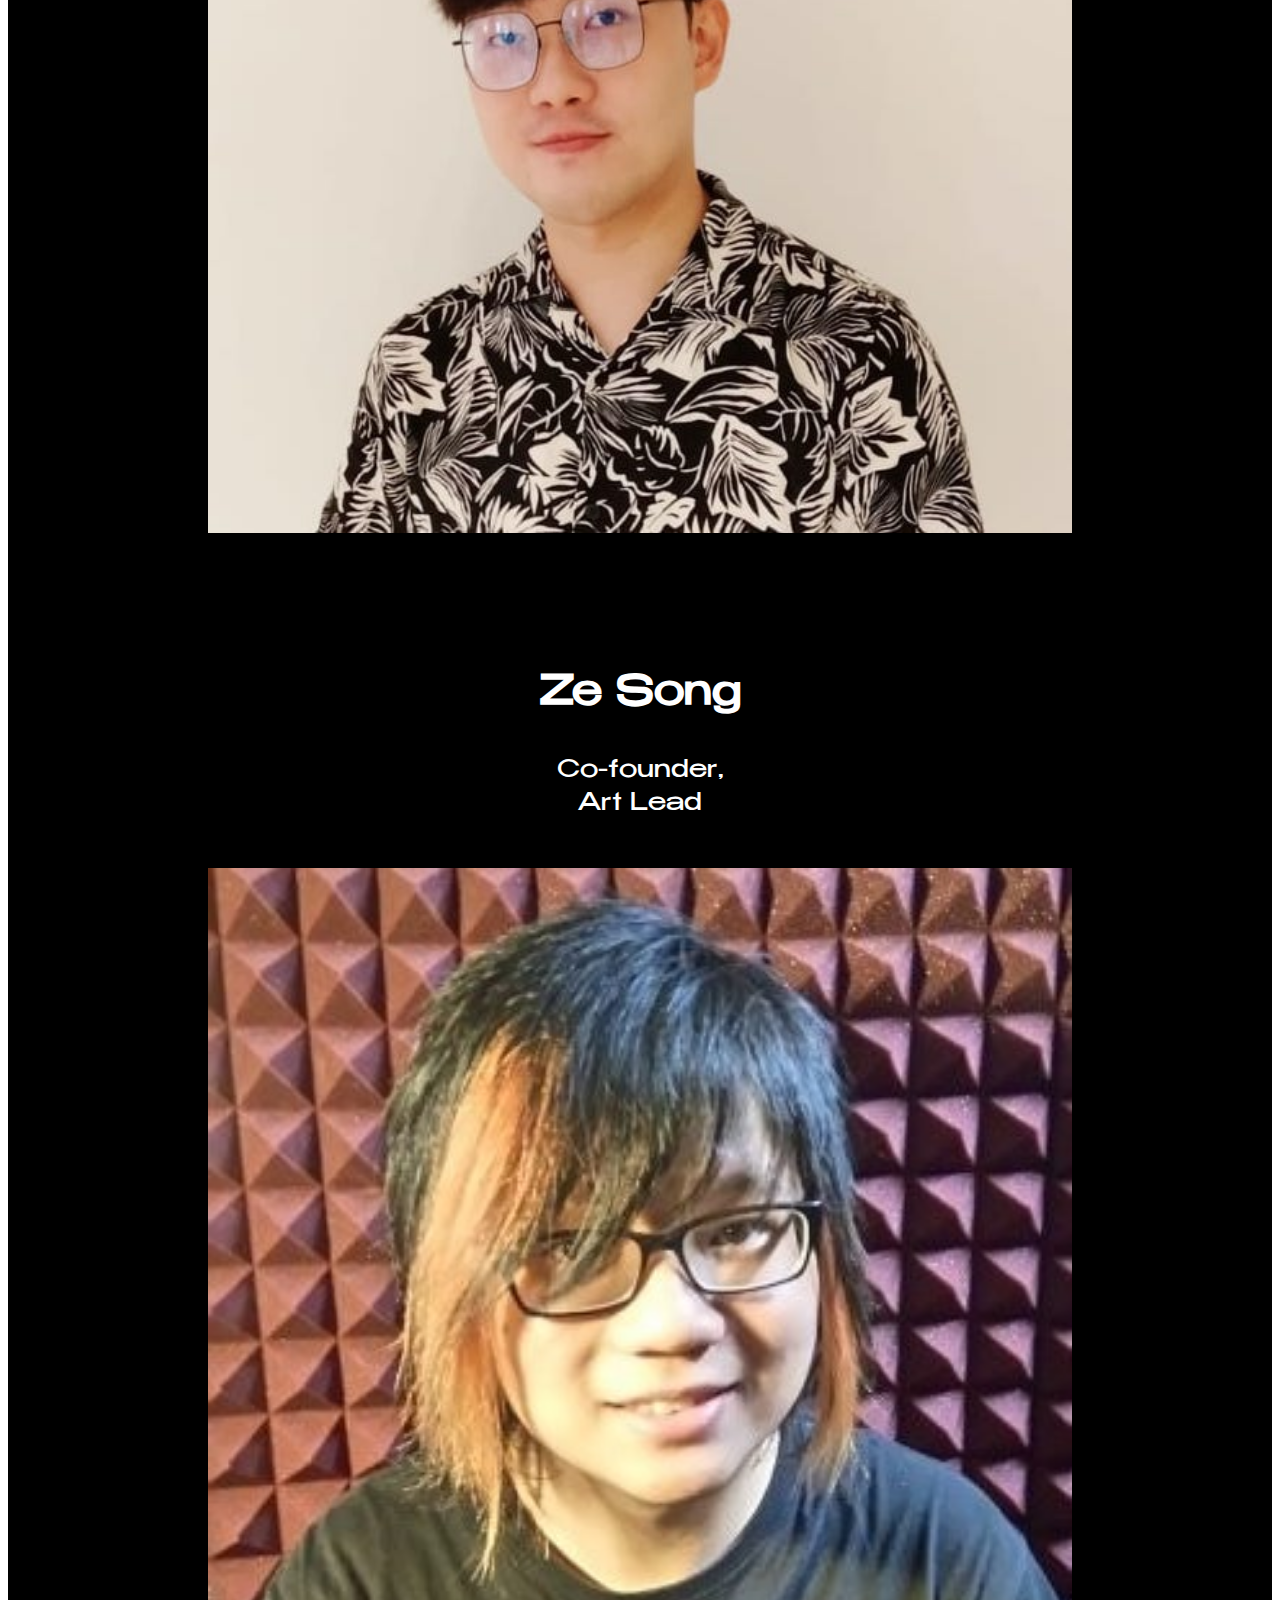
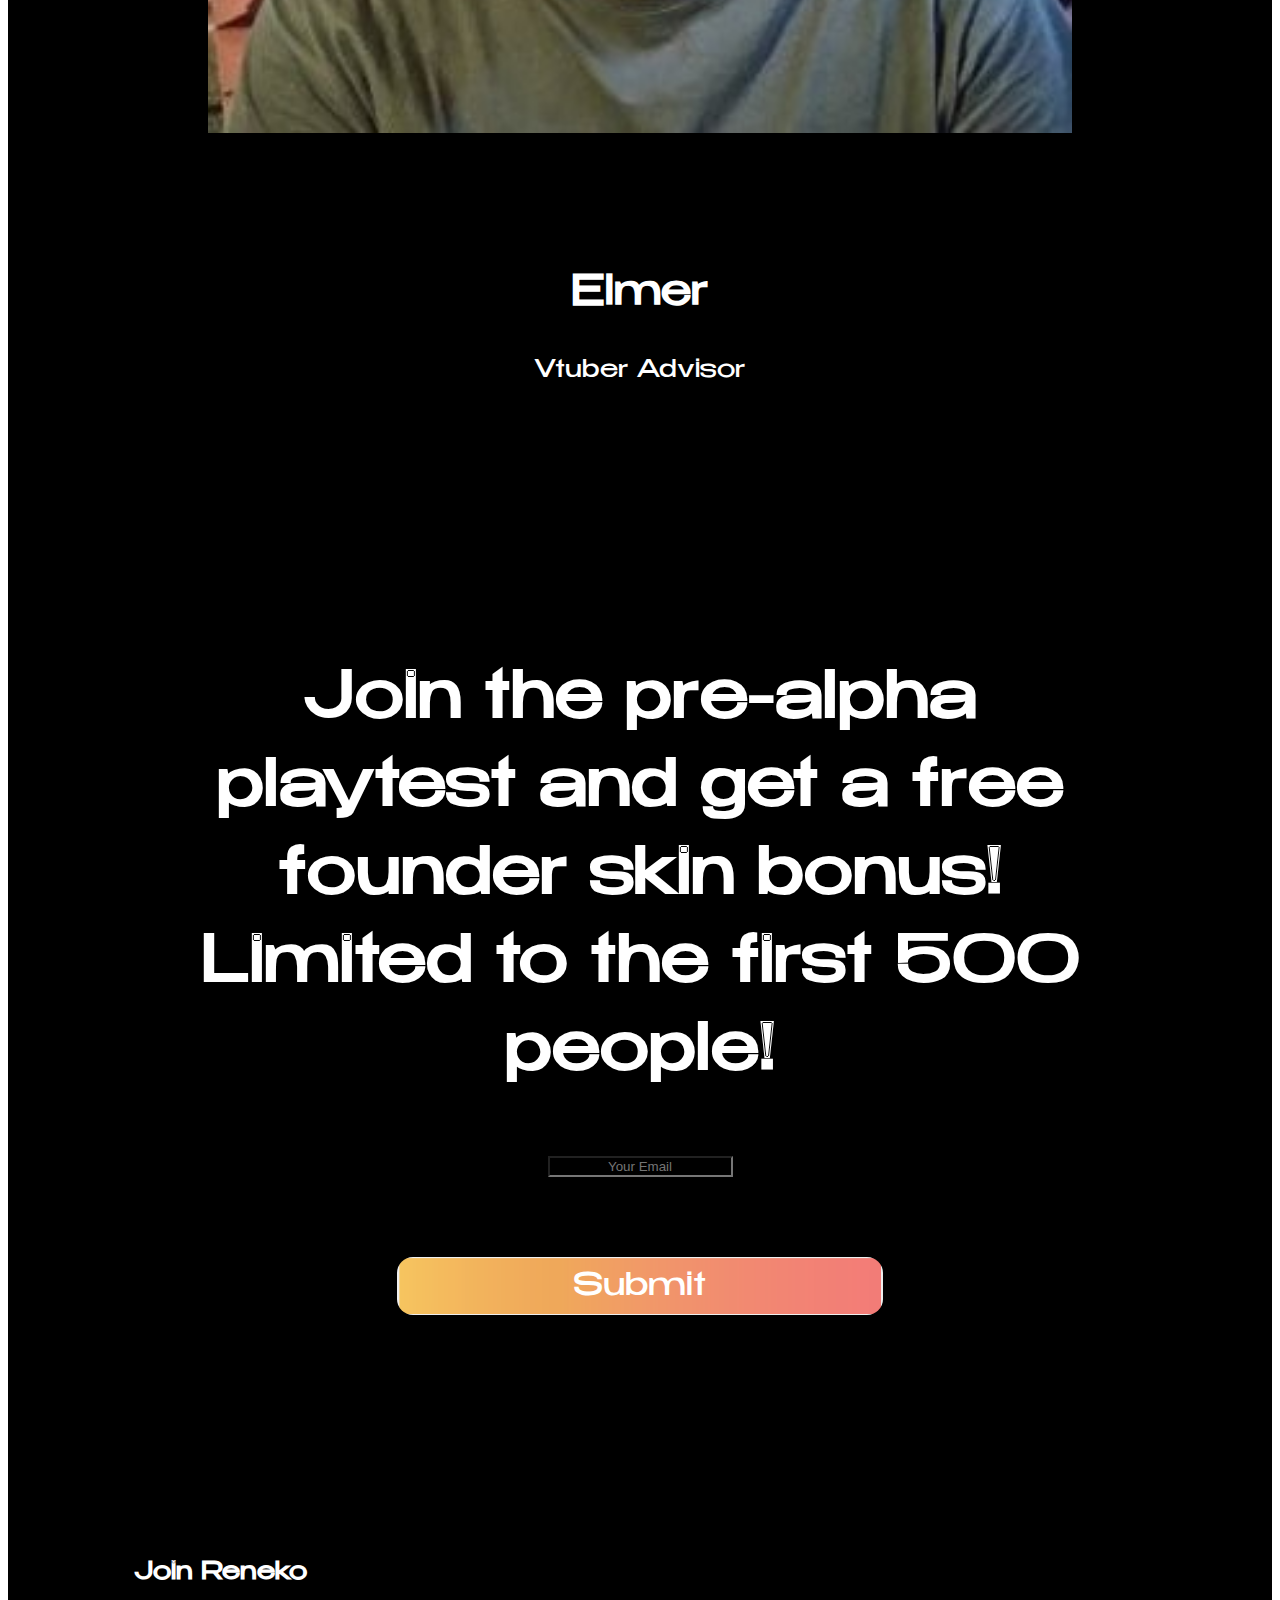
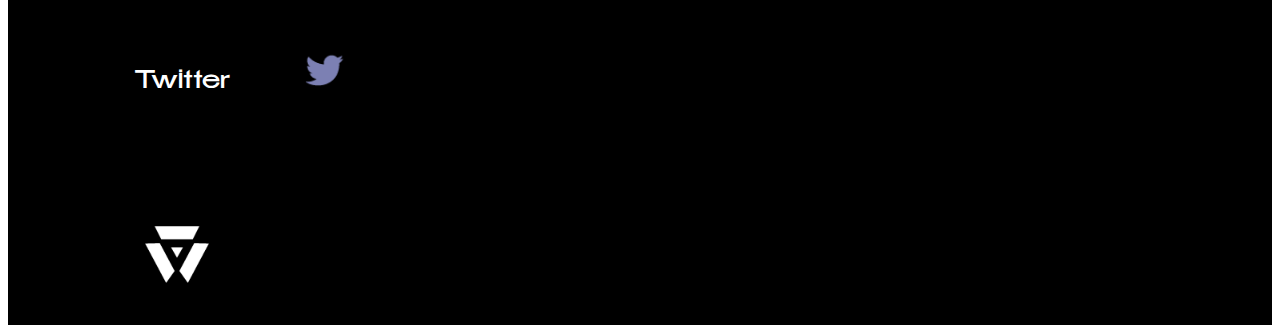
==== commit 7b2b728d: "Style fixes" ====
--- a/index.html
+++ b/index.html
@@ -36,7 +36,7 @@
       <a class="navbar-brand" href="/"><img class='logo' src="images/1_logo.png"></a>
       <button class="navbar-toggler" type="button" data-bs-toggle="collapse" data-bs-target="#navbarNavAltMarkup"
         aria-controls="navbarNavAltMarkup" aria-expanded="false" aria-label="Toggle navigation">
-        <span class="navbar-toggler-icon"></span>
+        <span class="navbar-toggler-icon  "></span>
       </button>
       <div class="collapse navbar-collapse" id="navbarNavAltMarkup">
         <div class="navbar-nav ms-auto d-flex align-items-center">
@@ -160,9 +160,10 @@
     </section>
 
     <section id="trailer">
-      <div class='container-fluid'>
-        <h1 class="trailer-header">Gameplay Trailer</h1>
-        <iframe class="trailer-video" src="https://drive.google.com/file/d/1TV6hrTEXr3Qy5zf1ve3JL_p35wqaEnfq/preview" width="1280" height="720" allow="autoplay"></iframe>
+      <h1 class="trailer-header">Gameplay Trailer</h1>
+      <div class='container-fluid video-container'>
+       
+        <iframe class="trailer-video" src="https://drive.google.com/file/d/1TV6hrTEXr3Qy5zf1ve3JL_p35wqaEnfq/preview" allow="autoplay"></iframe>
   
       </div>
   
@@ -201,29 +202,29 @@
               
                 <div class='container-fluid'>
                     <div class="row">
-                      <div class="col-lg-3">
+                      <div class="col-lg-3 team-member">
                         <a href="https://www.linkedin.com/in/laizeren94/"><img class="team-img"src="images/zeren.jpg"></a>
                         <h2>Ze Ren</h2>
                         <p>Co-founder, Product Lead</p>
                         
                       </div>
                      
-                      <div class="col-lg-3">
+                      <div class="col-lg-3 team-member">
                         <a href="https://www.linkedin.com/in/chin-bing-yong-346ab5b1/"><img class="team-img"src="images/chinbing.jpg"></a>
                           <h2>Chin Bing</h2></a>
                         <p>Co-founder, Marketing Lead</p>
                      
                       </div>
 
-                      <div class="col-lg-3">
+                      <div class="col-lg-3 team-member">
                         <a href="https://www.linkedin.com/in/ze-song-11337322a/"><img class="team-img"src="images/zesong.jpeg"></a>
                         <h2>Ze Song</h2>
-                        <p>Co-founder, Art Lead</p>
+                        <p>Co-founder, <br>Art Lead</p>
                    
                       
                       </div>
 
-                      <div class="col-lg-3">
+                      <div class="col-lg-3 team-member">
                         <a href="https://www.linkedin.com/in/elmer-ho-92594a128/"><img class="team-img"src="images/elmer.jpeg"></a>
                         <h2>Elmer</h2>
                         <p>Vtuber Advisor</p>
--- a/css/styles.css
+++ b/css/styles.css
@@ -1,32 +1,12 @@
-h1, h2, h3, h4, h5{
-  font-family: UniversalSans-864;
-}
-
-p{
-  font-family: UniversalSans-450;
-
-}
-
-
-@font-face {
-  font-family:UniversalSans-450 ;
-  src: url(UniversalSans-v1-2-0-10-20-111111112111-01-450-TRIAL.ttf);
-}
-
-@font-face {
-  font-family:UniversalSans-864 ;
-  src: url(UniversalSans-v1-2-0-10-20-111111112111-01-864-TRIAL.ttf);
-}
-
-@font-face {
-  font-family:DMSerifDisplay ;
-  src: url(DMSerifDisplay-Regular.ttf);
-}
-
-@font-face {
-  font-family:DMSerifDisplay-Italic ;
-  src: url(DMSerifDisplay-Italic.ttf);
-}
+h1, h2, h3, h4, h5, p{
+  font-family: Benzin-Regular;
+}
+
+
+
+
+
+
 
 
 @font-face {
@@ -34,6 +14,11 @@
   src: url(BenzinExtraBold.ttf);
 }
 
+@font-face {
+  font-family: Benzin-Regular;
+  src: url(Benzin-Regular.ttf);
+}
+
 /* Navbar */
 .navbar{
 
@@ -52,7 +37,7 @@
 
 .nav-link {
   font-size: 1.2rem;
-  font-family: UniversalSans-450;
+  font-family: Benzin-Regular;
   font-weight: 500;
   margin-left: 80px;
   margin-top:20px;
@@ -60,6 +45,11 @@
 
 }
 
+.navbar-toggler-icon{
+  font-size: 2em;
+  border-width: 2px;
+}
+
 
 
 /* Title */
@@ -118,14 +108,14 @@
 .title-text{
   margin-top:40px;
   font-size: 4rem;
-  font-family: DMSerifDisplay;
+  font-family: Benzin-Regular;
   margin-bottom: 5%;
 
 
 }
 
 .title-subtext{
-  font-family: UniversalSans-450;
+  font-family: Benzin-Regular;
   margin-bottom: 7%;
 }
 
@@ -136,7 +126,7 @@
   
   padding:5px 30px;
   font-size:2rem;
-  font-family: UniversalSans-864;
+  font-family: Benzin-Regular;
   margin-bottom: 20%;
   border-radius: 1rem;
   border-width: 2px;
@@ -199,7 +189,7 @@
 
 #about-us p{
   font-size: 1.5rem;
-  font-family: UniversalSans-450;
+  font-family: Benzin-Regular;
 }
 
 .about-us-img{
@@ -264,12 +254,12 @@
 
 .intro-content-1 h1{
    font-size:3.5rem;
-   font-family: DMSerifDisplay;
+   font-family: Benzin-Regular;
  }
 
 .intro-content-1 p{
   font-size:1.5rem;
-  font-family: UniversalSans-450;
+  font-family: Benzin-Regular;
 }
 
 
@@ -310,12 +300,12 @@
 
 .intro-content-2 h1{
    font-size:3.5rem;
-   font-family: DMSerifDisplay;
+   font-family: Benzin-Regular;
  }
 
 .intro-content-2 p{
   font-size:1.5rem;
-  font-family: UniversalSans-450;
+  font-family: Benzin-Regular;
 }
 
 
@@ -352,15 +342,24 @@
 
  }
 
-
+.video-container{
+  padding-top:56.25%;
+  height:0px;
+  position: relative;
+  width: 100%;
+}
  .trailer-video{
-    width:100%;
+    width: 100%;
+    height: 100%;
+    position: absolute;
+    top:0;
+    left:0;
  
 }
 
 .trailer-header{
   font-size:5rem;
-  font-family: DMSerifDisplay;
+  font-family: Benzin-Regular;
   margin-bottom: 5%;
 }
 
@@ -374,7 +373,7 @@
 
 .partners-header{
   font-size:5rem;
-  font-family: DMSerifDisplay;
+  font-family: Benzin-Regular;
   margin-bottom: 5%;
 }
 
@@ -404,12 +403,12 @@
 
 #team h1{
   font-size:5rem;
-  font-family: DMSerifDisplay;
+  font-family: Benzin-Regular;
 }
 
 
 .team-img{
-  width: 80%;
+  width: 90%;
 
   margin-bottom:10%;
 
@@ -418,6 +417,18 @@
 .team-img:hover{
   width: 85%;
 
+}
+
+.team-member{
+  margin-bottom: 5%;
+}
+
+.team-member h2{
+  font-size: 2.5rem;
+}
+
+.team-member p{
+  font-size: 1.5rem;
 }
 
 
@@ -447,11 +458,11 @@
 }
 
 .cover-item h2{
-  font-family: UniversalSans-864;
+  font-family: Benzin-Regular;
 }
 
 .cover-item p{
-  font-family: UniversalSans-450;
+  font-family: Benzin-Regular;
 }
 
 #sign-up-form{
@@ -464,7 +475,7 @@
 
 .sign-up-title{
   font-size:4rem;
-  font-family: DMSerifDisplay;
+  font-family: Benzin-Regular;
 }
 
 .sign-up-input{
@@ -482,7 +493,7 @@
   background-size: cover;
   padding:5px 30px;
   font-size:2rem;
-  font-family: UniversalSans-864;
+  font-family: Benzin-Regular;
   margin-bottom: 20%;
   border-radius: 1rem;
   border-width: 2px;
@@ -497,7 +508,7 @@
   background-size: cover;
   padding:5px 30px;
   font-size:2rem;
-  font-family: UniversalSans-864;
+  font-family: Benzin-Regular;
   border-radius: 1rem;
   border-width: 2px;
   margin-top: 5%;
@@ -526,12 +537,12 @@
 
 }
 .social-link h2{
-  font-family: UniversalSans-864;
+  font-family: Benzin-Regular;
 }
 
 .social-link p{
   font-size: 1.5rem;
-  font-family: UniversalSans-450;
+  font-family: Benzin-Regular;
 }
 
 .social-logo{
@@ -559,16 +570,20 @@
 
 @media only screen and (max-width: 1080px)  {
 
+  
   body, .intro-content-1, .intro-content-2  {
     text-align: center;
   }
+  .nav-link{
+    font-size: 2rem;
+  }
 
   #title{
     /* background-image: url("../images/Artboard_1_top_mobile.png"); */
 
     background-image: url("");
 
-    max-height: 1200px;
+    max-height: 1500px;
   }
 
   .title-content{
@@ -590,16 +605,20 @@
   
   }
 
- 
-
-
-
-  .about-us-content h1{
+
+
+ 
+
+
+
+  #about-us h1{
     text-align:center;
   }
  
-  .about-us-content p{
+  #about-us p{
     text-align:center;
+    font-size: 2rem;
+   
   }
  
   .sub-section-1{
@@ -624,16 +643,31 @@
     background-image: url("");
   }
 
-
-
-  .roadmap-icon{
-    width:20%;
-  }
-
-
-  .scroll-button{
-     display:none;
-   }
+  .intro-content-1 p{
+    font-size: 2rem;
+  }
+
+  .intro-content-2 p{
+    font-size: 2rem;
+  }
+
+
+  #trailer{
+    padding: 7%;
+  }
+
+
+  .team-img{
+
+  
+    margin-bottom:5%;
+  
+  }
+
+
+  .team-member p{
+    font-size: 2rem;
+  }
   .cover-container{
        margin-left:70px;
     }
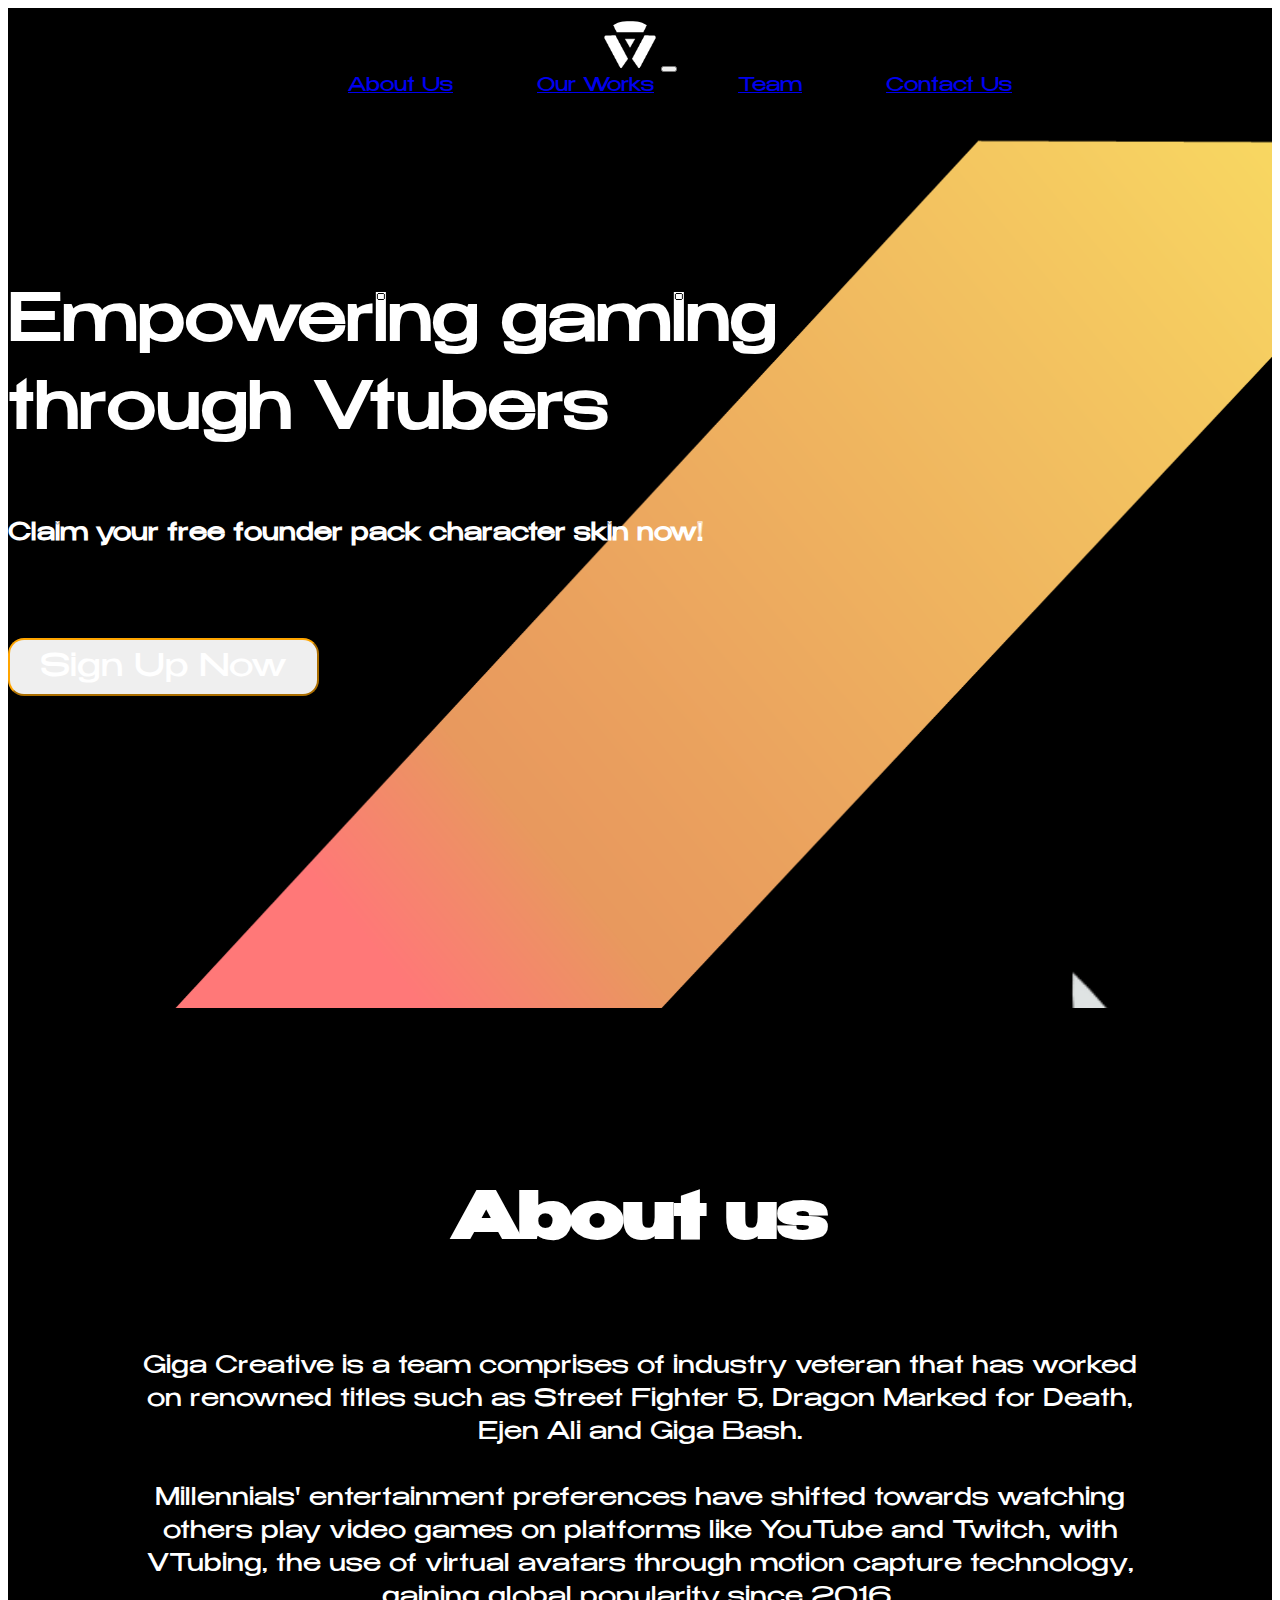
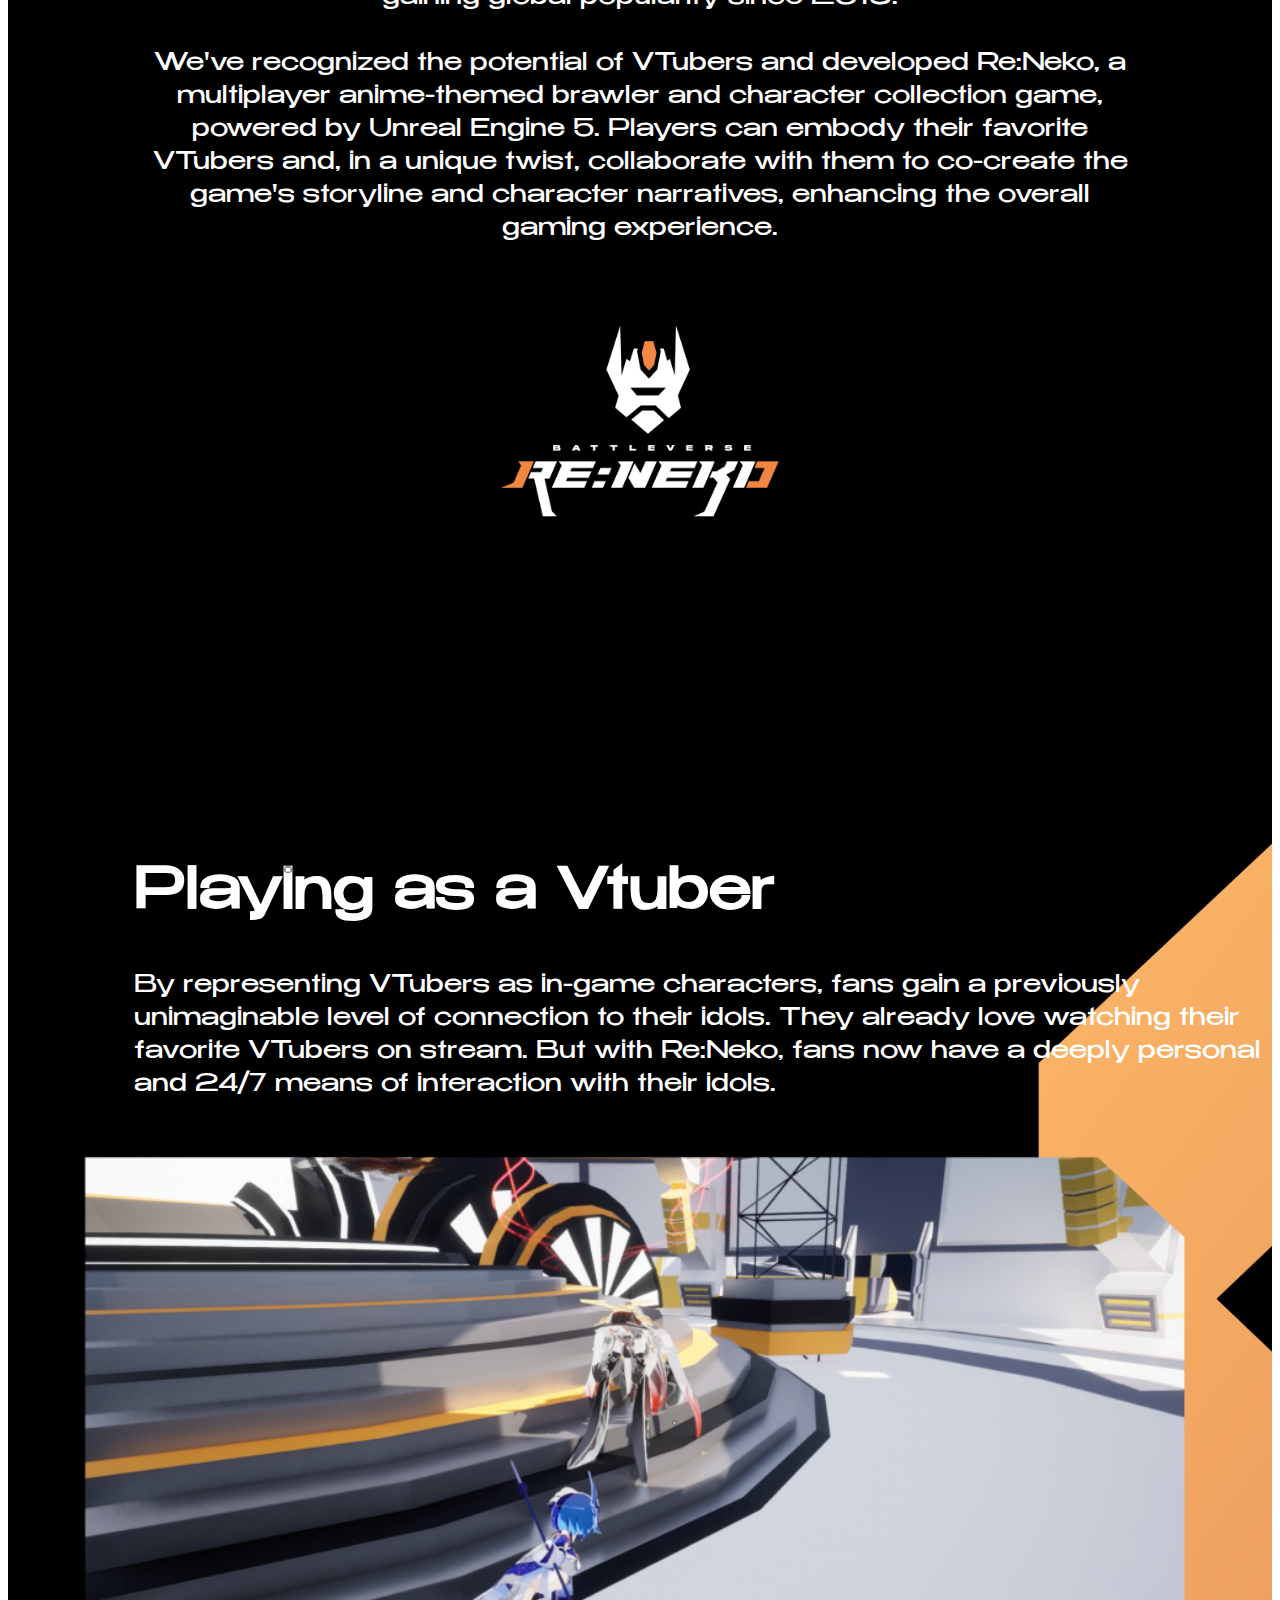
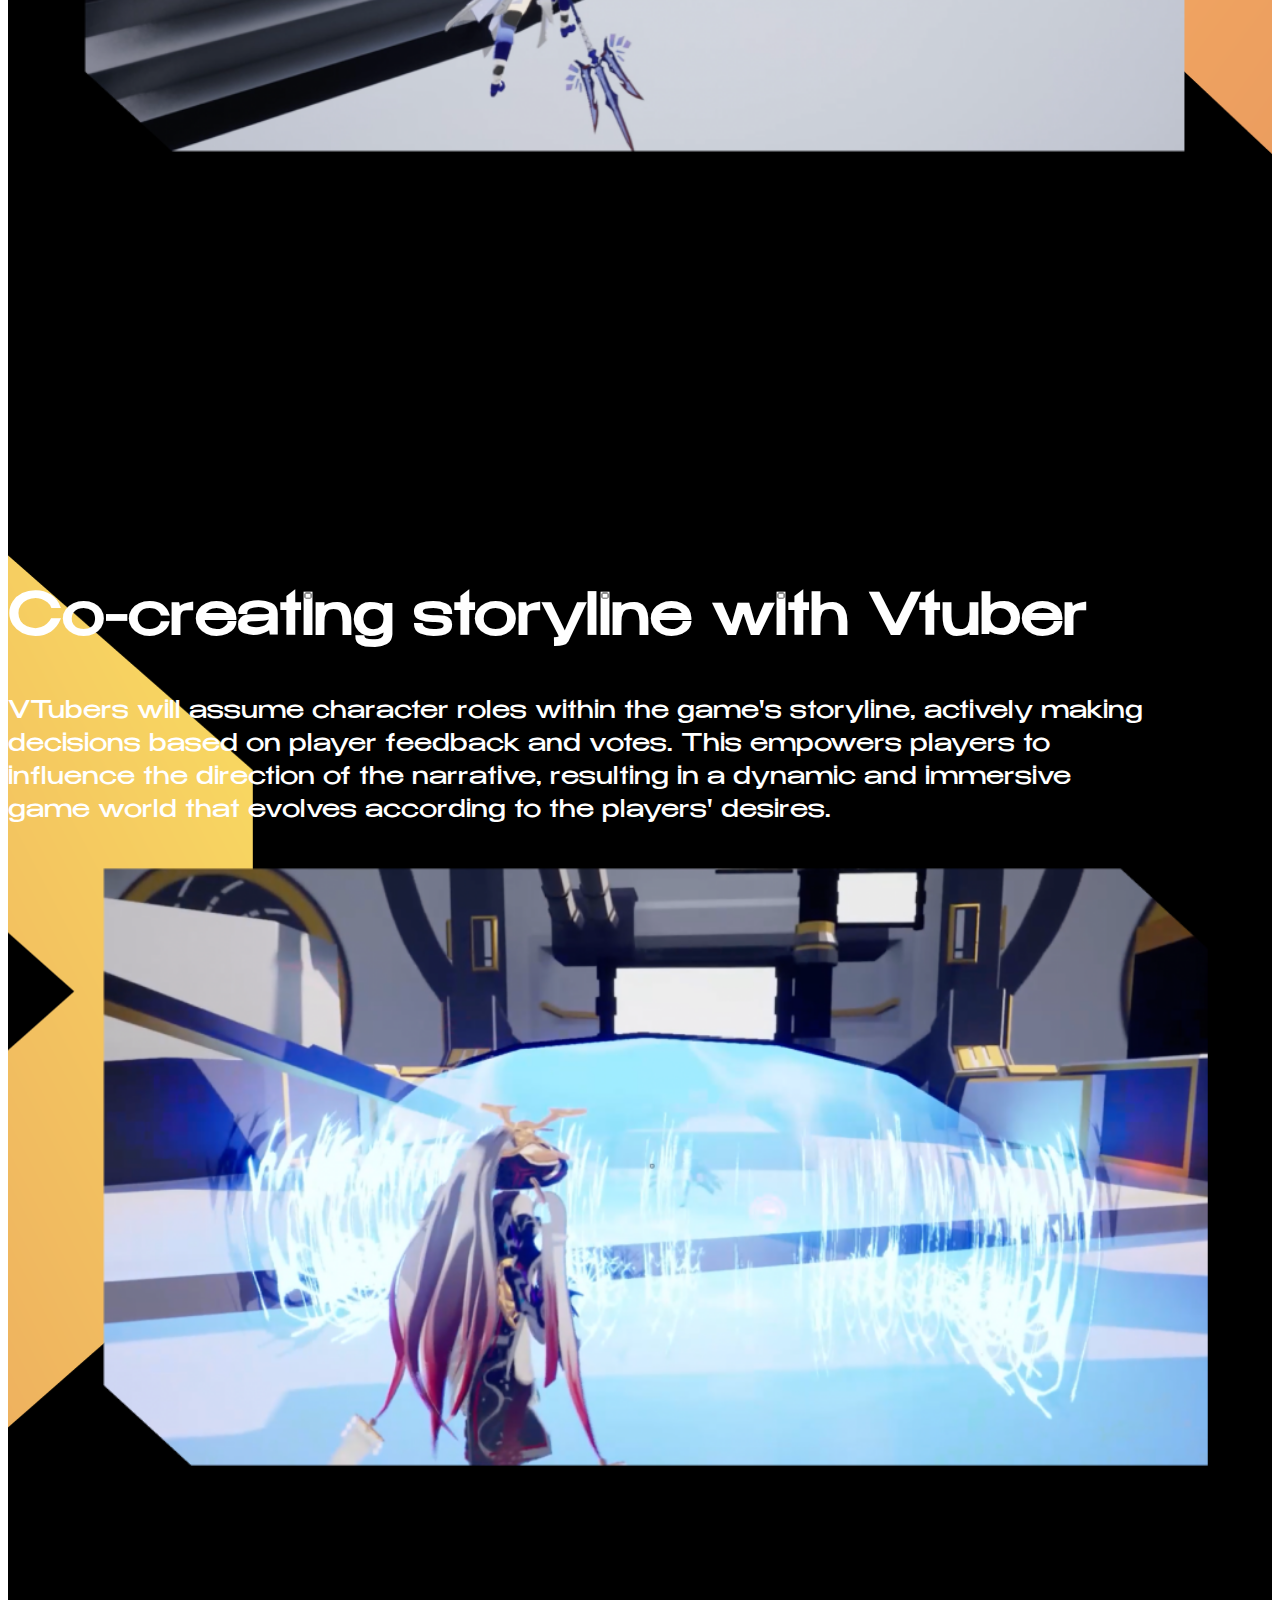
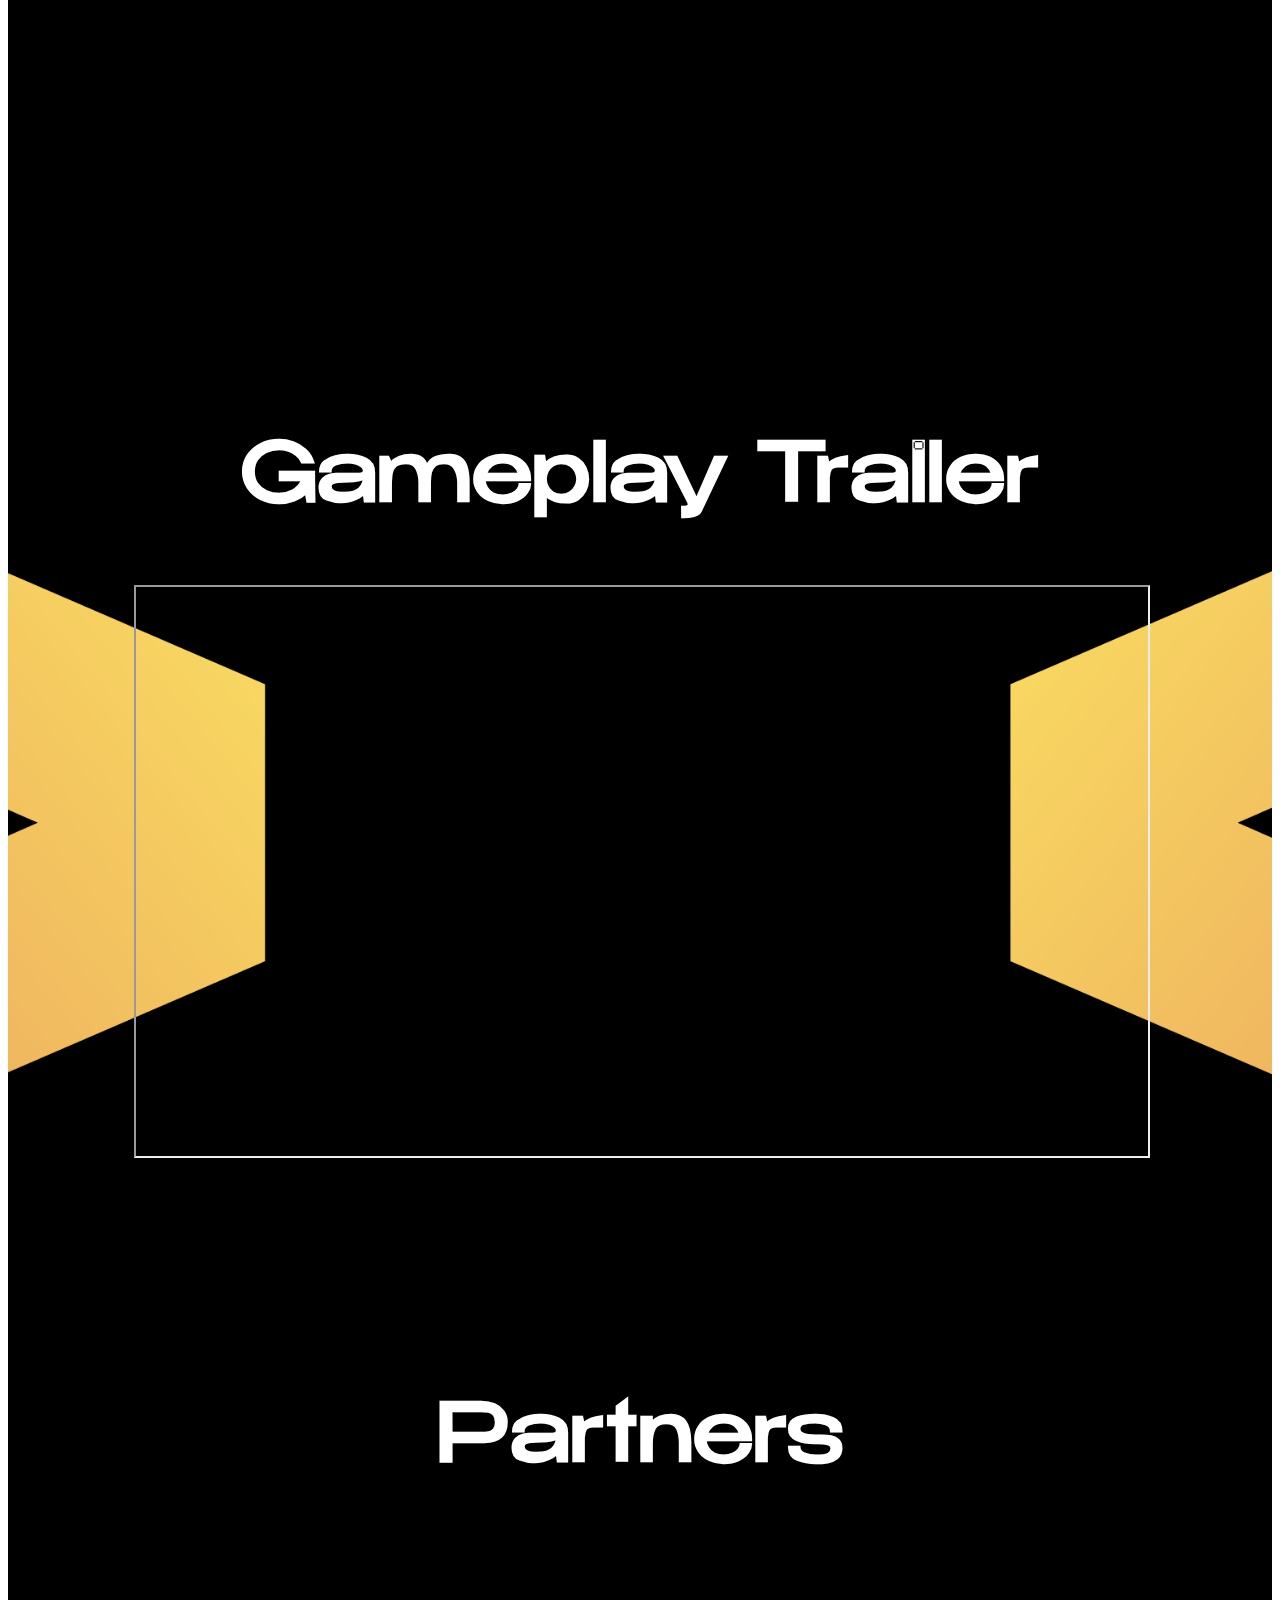
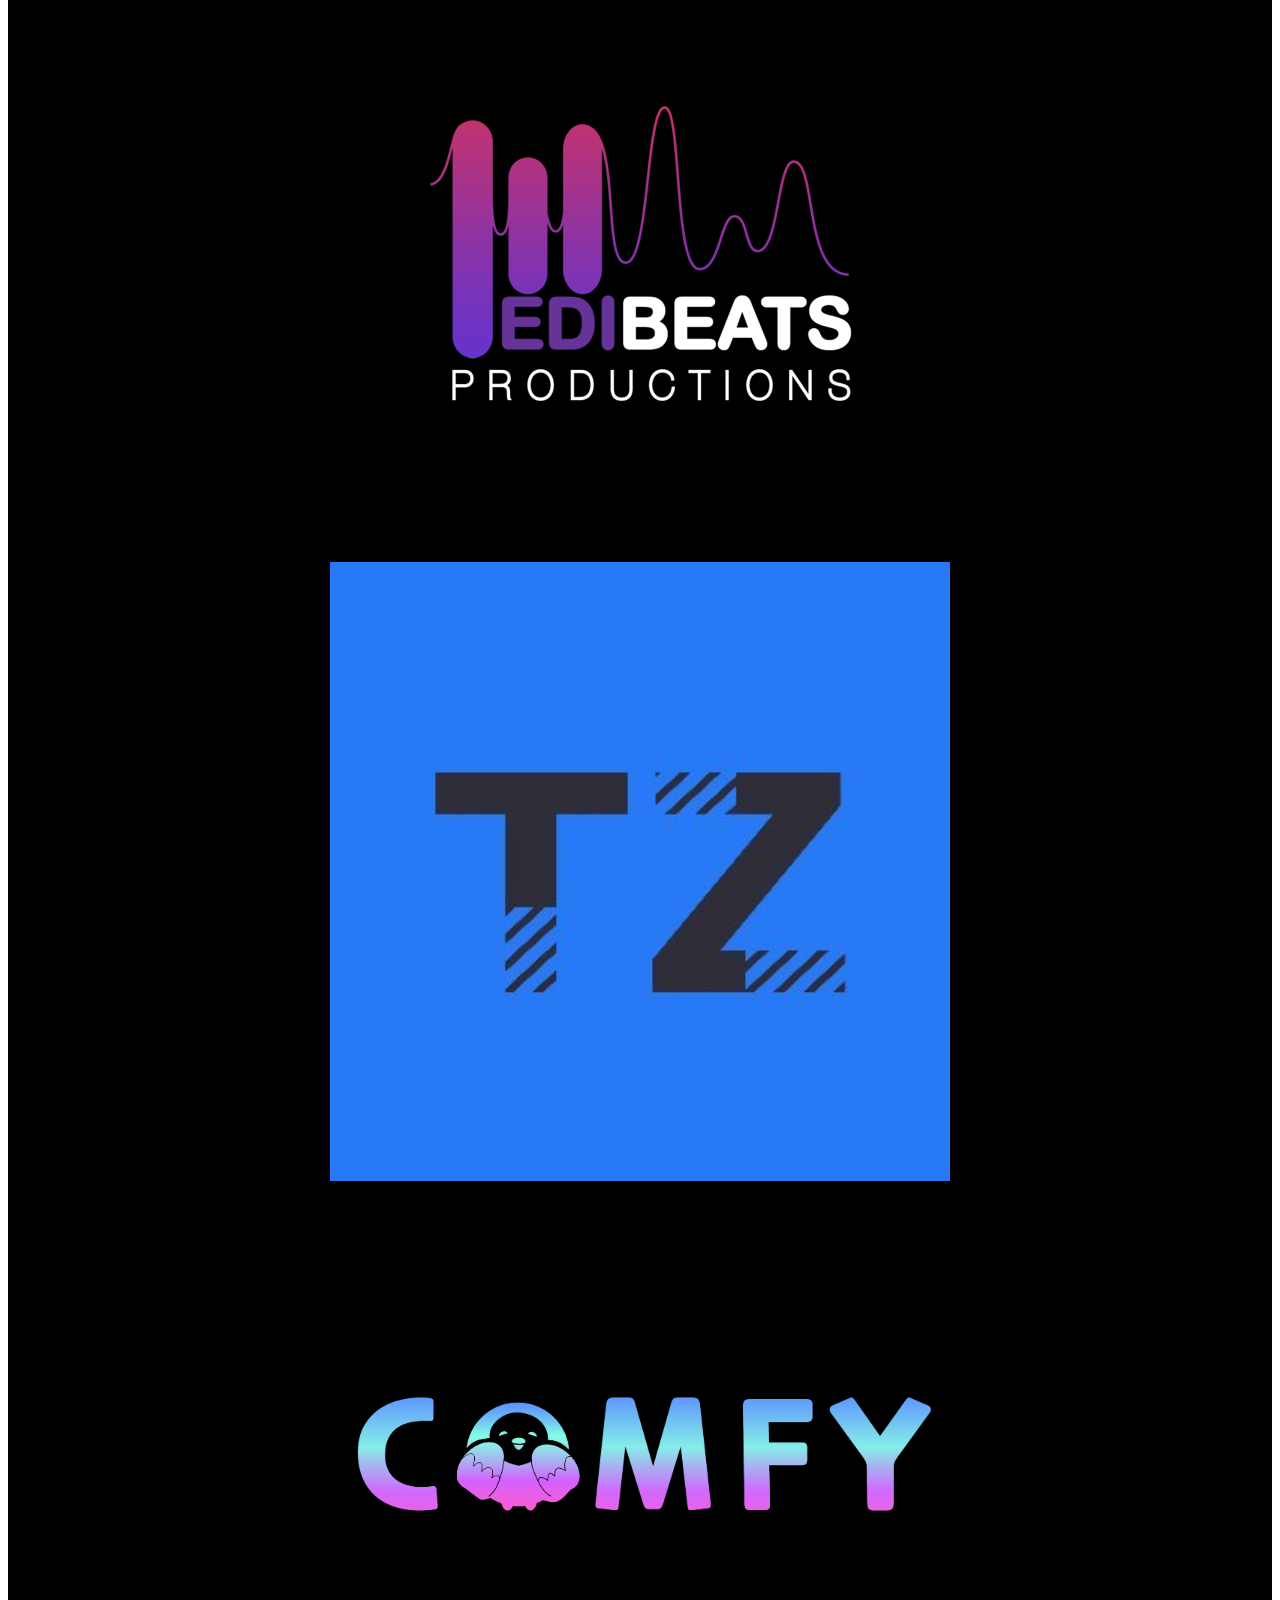
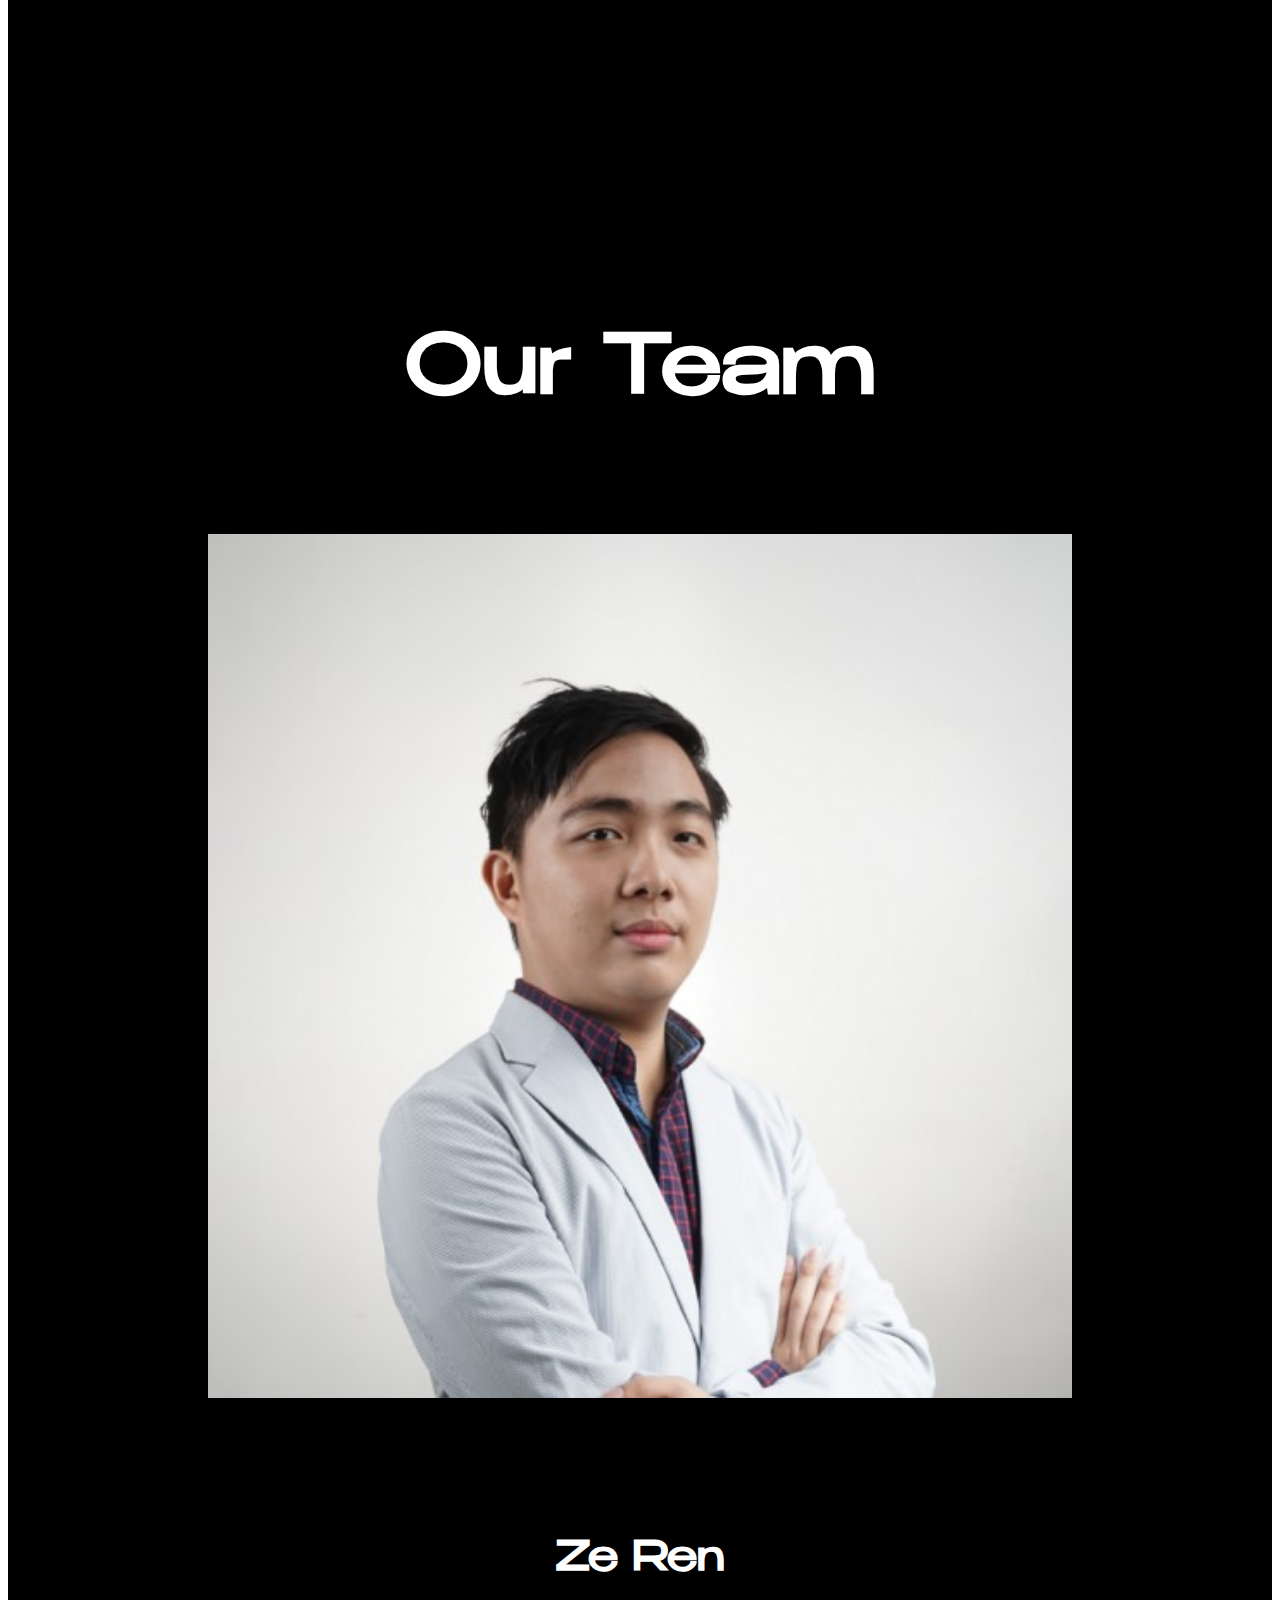
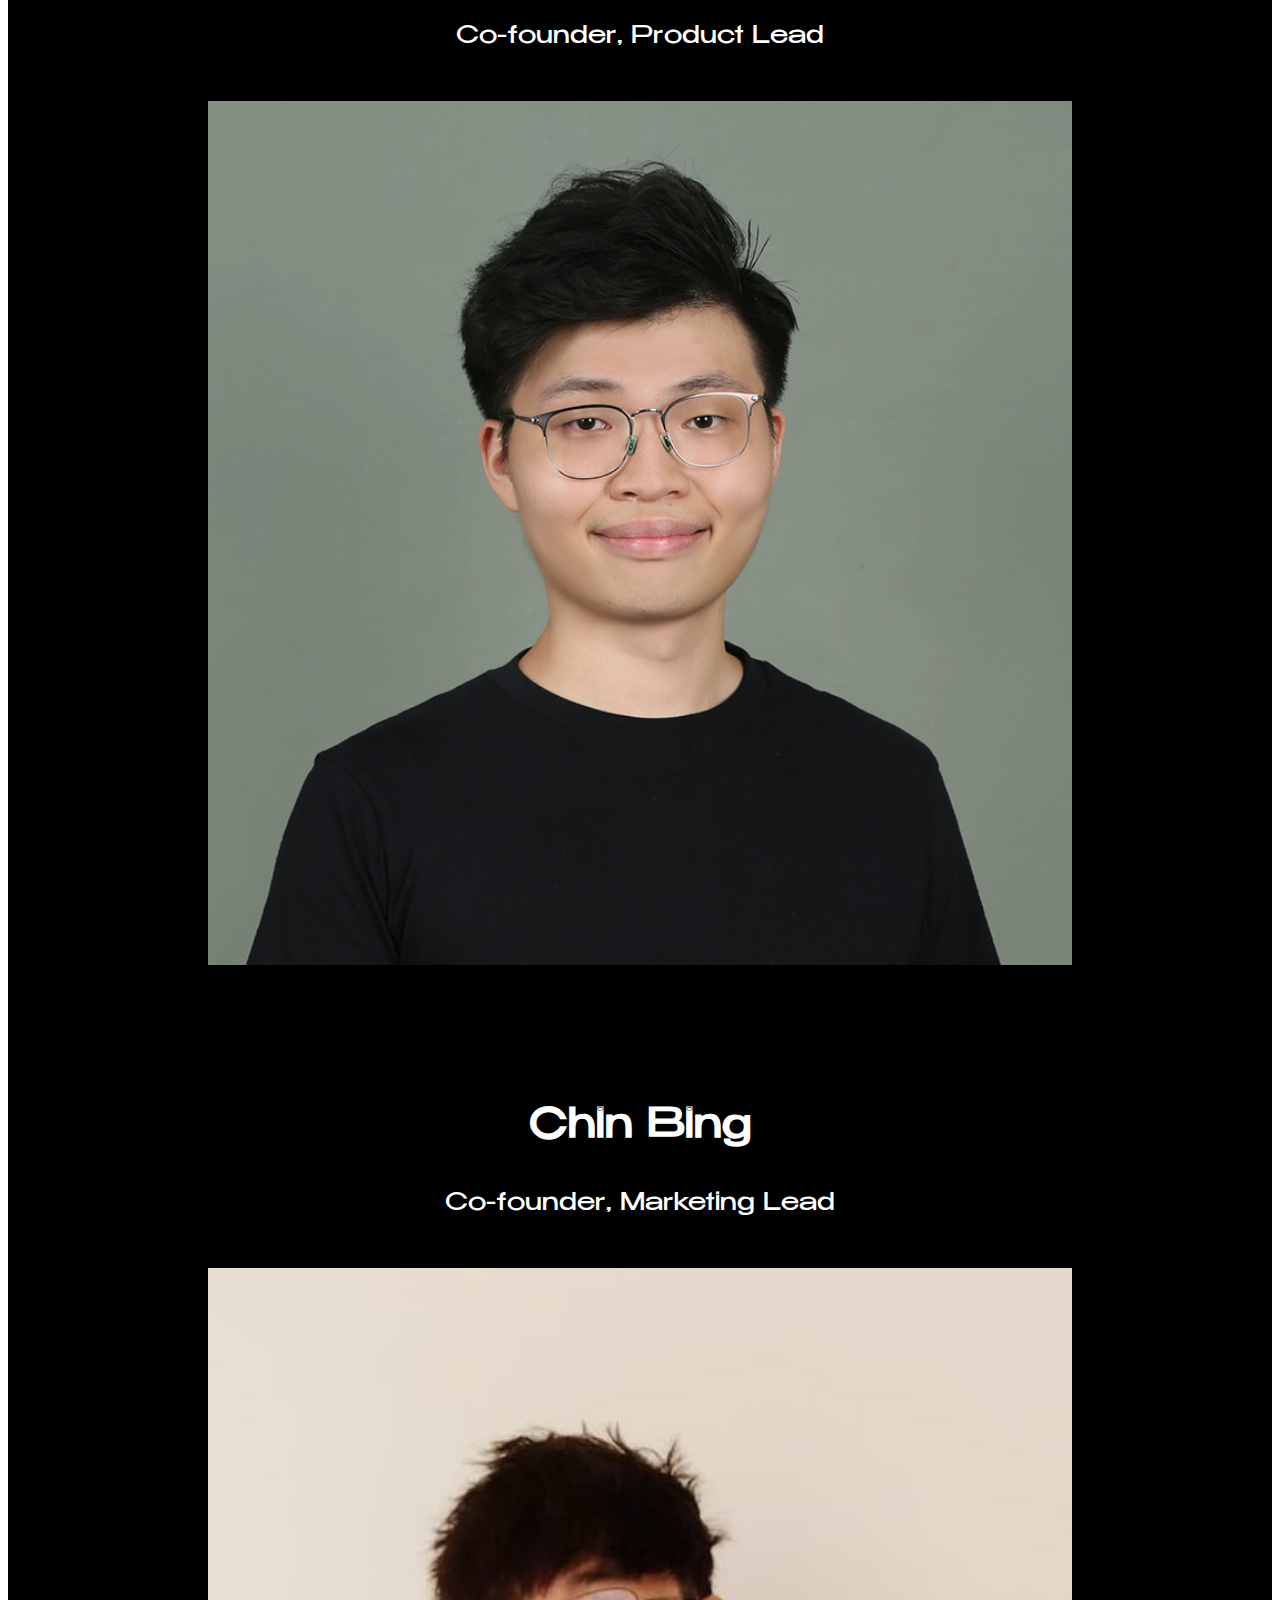
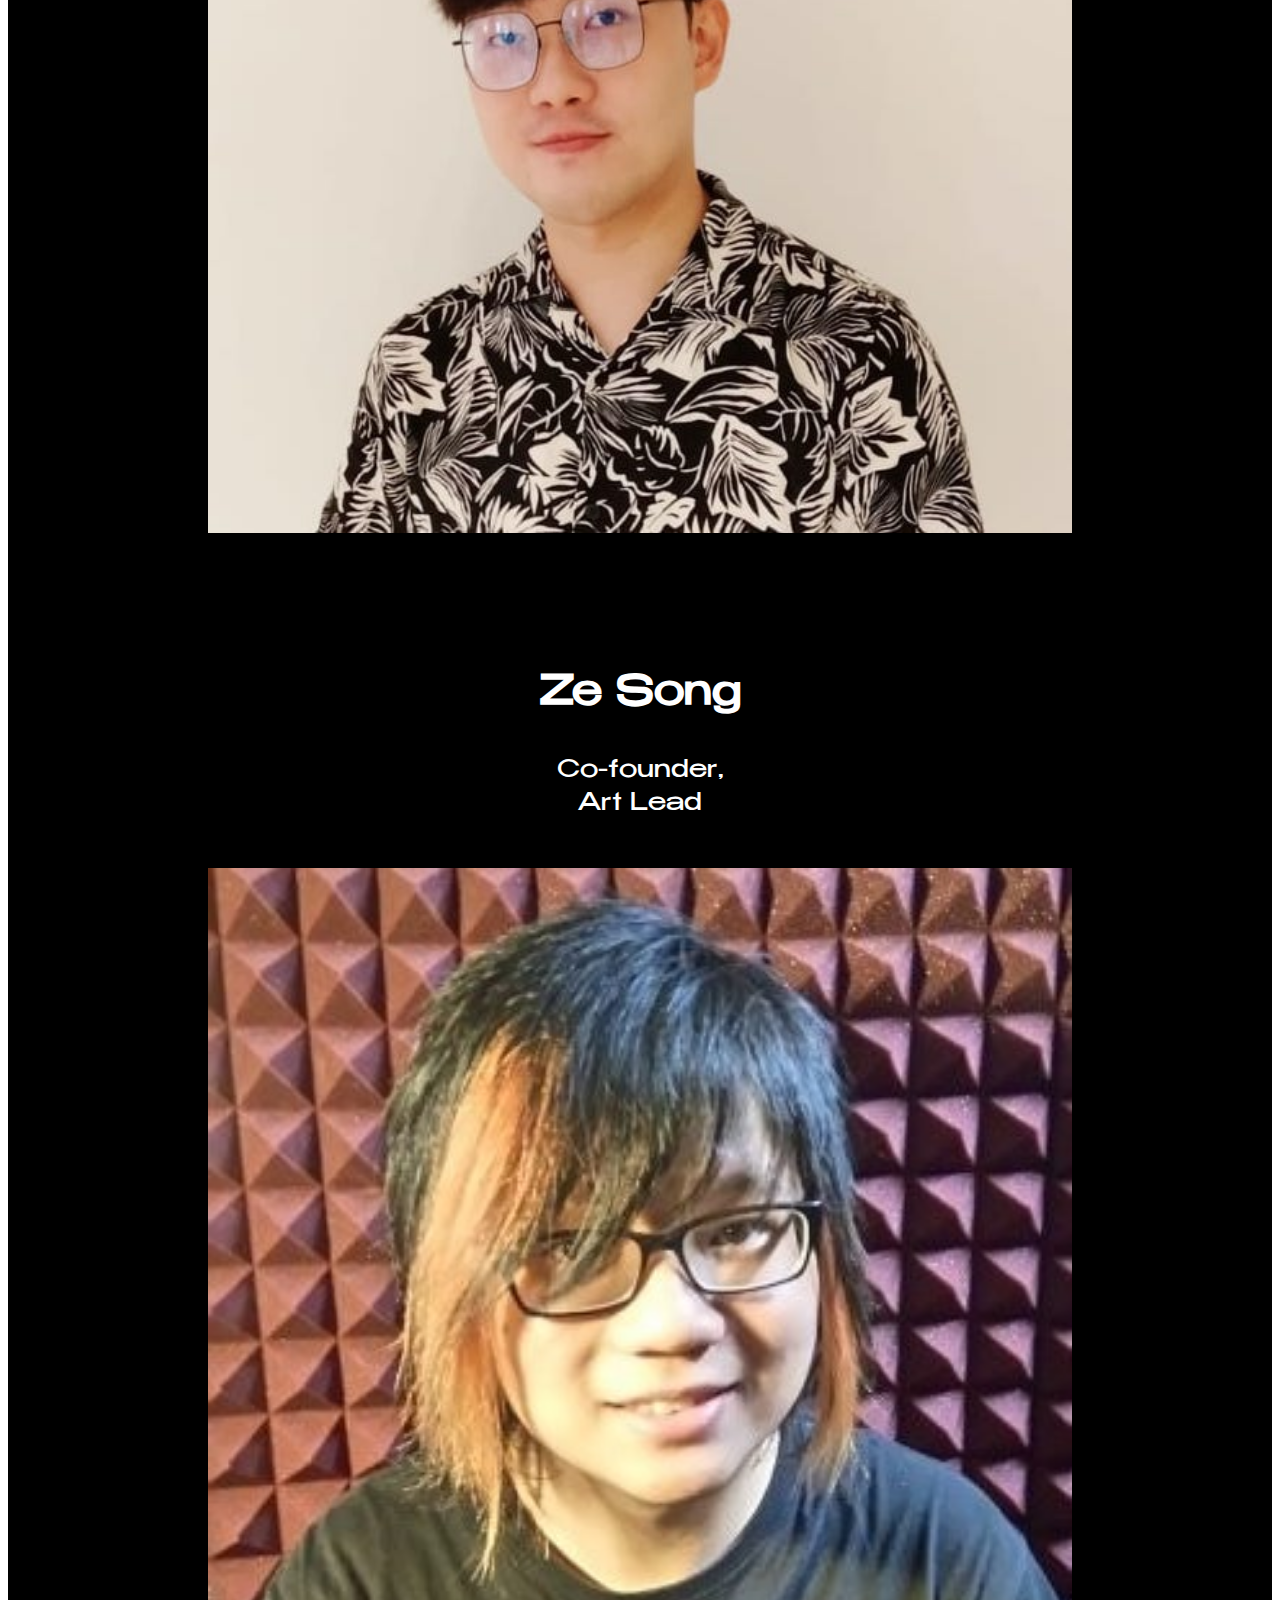
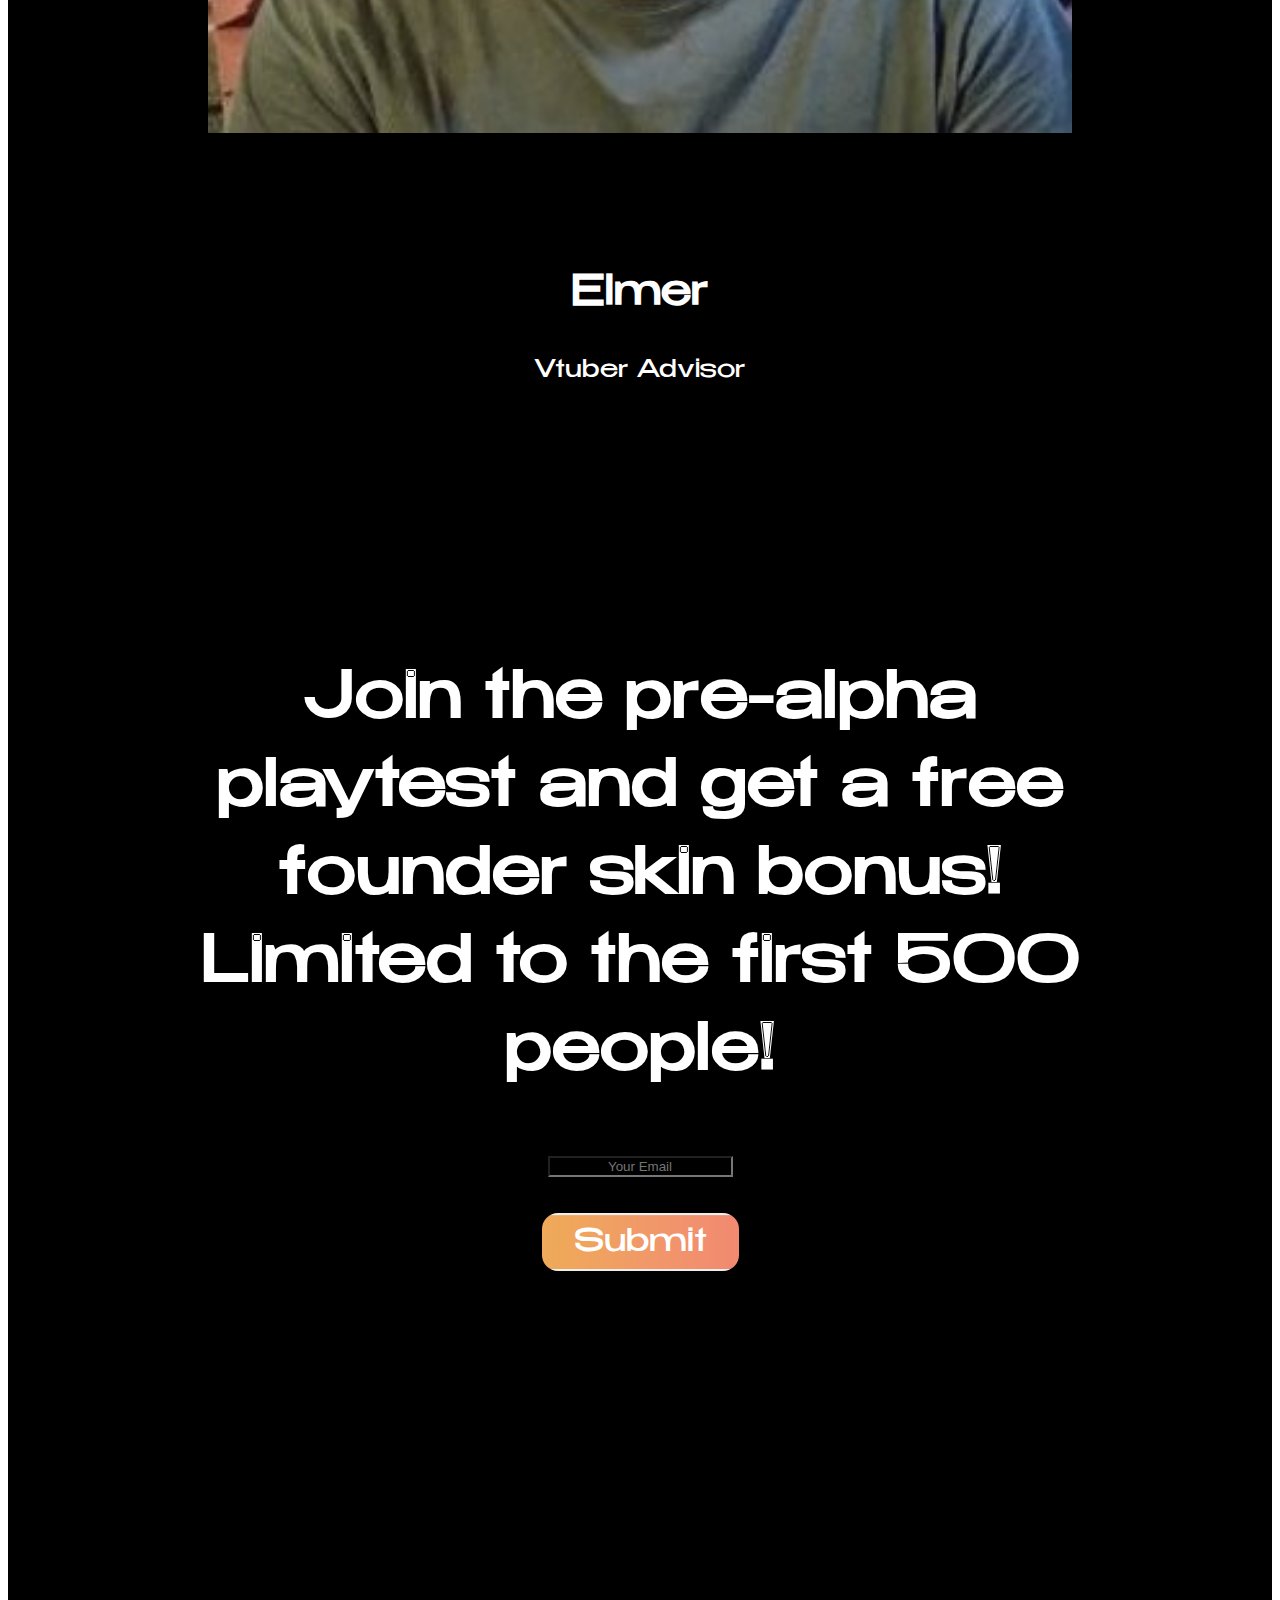
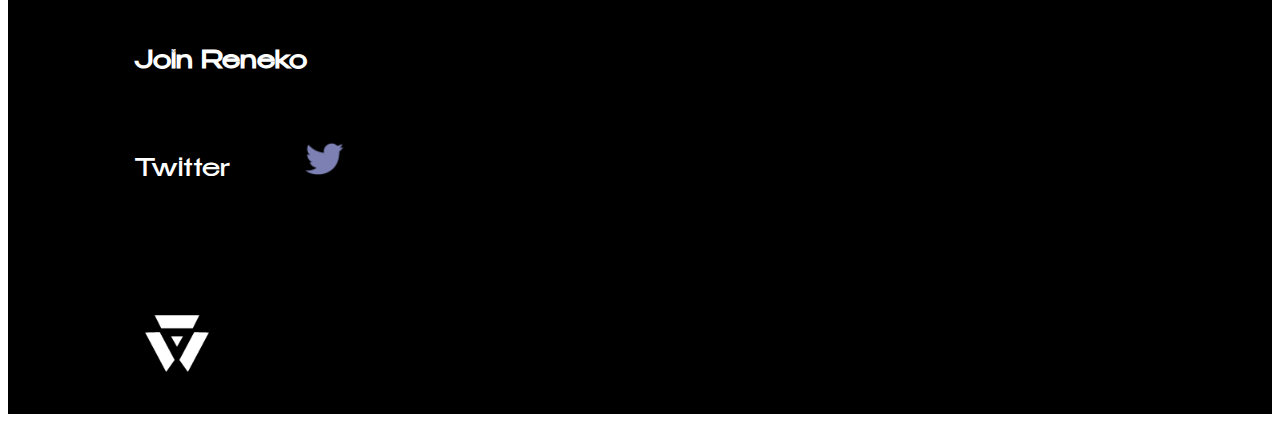
==== commit 184d86aa: "More style change" ====
--- a/index.html
+++ b/index.html
@@ -196,7 +196,7 @@
     
       
      
-              <h1>Our Team</h1>
+              <h1 >Our Team</h1>
               <br>
                 <br><br>
               
@@ -219,7 +219,7 @@
                       <div class="col-lg-3 team-member">
                         <a href="https://www.linkedin.com/in/ze-song-11337322a/"><img class="team-img"src="images/zesong.jpeg"></a>
                         <h2>Ze Song</h2>
-                        <p>Co-founder, <br>Art Lead</p>
+                        <p>Co-founder, <br> Art Lead</p>
                    
                       
                       </div>
@@ -259,7 +259,7 @@
     </div>
   
     <br><br>
-    <button type="submit" class="btn go-back-button  ">Submit</button>
+    <button type="submit" class="btn sign-up-button">Submit</button>
   </form>
   </div>
 </section>
--- a/css/styles.css
+++ b/css/styles.css
@@ -49,6 +49,7 @@
   font-size: 2em;
   border-width: 2px;
 }
+
 
 
 
@@ -575,15 +576,28 @@
     text-align: center;
   }
   .nav-link{
-    font-size: 2rem;
-  }
+    font-size: 3rem;
+    margin-left: 0;
+  }
+
+  .logo{
+    height: 6rem;
+
+
+ 
+
+}
+
+.navbar-toggler-icon{
+  font-size: 5rem;
+}
 
   #title{
     /* background-image: url("../images/Artboard_1_top_mobile.png"); */
 
     background-image: url("");
 
-    max-height: 1500px;
+    max-height: 1800px;
   }
 
   .title-content{
@@ -593,20 +607,31 @@
     
 
   }
-
+  
+  .title-text{
+    font-size: 5rem;
+
+  }
+
+  .title-subtext{
+    font-size: 3rem;
+  }
 
   .title-image img {
     text-align: center;
     margin-top: 0;
-    width:100%;
-    margin-left: 7%;
-
-
-  
-  }
-
-
-
+    width:110%;
+    /* margin-left: %; */
+
+
+  
+  }
+
+
+  .title-button{
+    font-size: 3rem;
+    width: 70%;
+  }
  
 
 
@@ -632,10 +657,12 @@
   .intro-content-1{
     padding-left: 10%;
     padding-right: 10%;
+    margin-bottom: 10%;
   }
 
   .intro-content-2{
     padding-left: 5%;
+    margin-bottom: 10%;
   }
 
  
@@ -654,8 +681,21 @@
 
   #trailer{
     padding: 7%;
-  }
-
+    padding-bottom: 10%;
+  }
+
+
+
+  .partners-header{
+    margin-top: 20%;
+    font-size:7rem;
+   
+  }
+
+ #team h1{
+  margin-top: 20%;
+  font-size: 7rem;
+ }
 
   .team-img{
 
@@ -667,6 +707,16 @@
 
   .team-member p{
     font-size: 2rem;
+  }
+
+  .sign-up-input{
+    font-size: 3.5rem;
+    padding: 2%;
+  }
+
+  .sign-up-button{
+    font-size: 3rem;
+    width: 100%;
   }
   .cover-container{
        margin-left:70px;
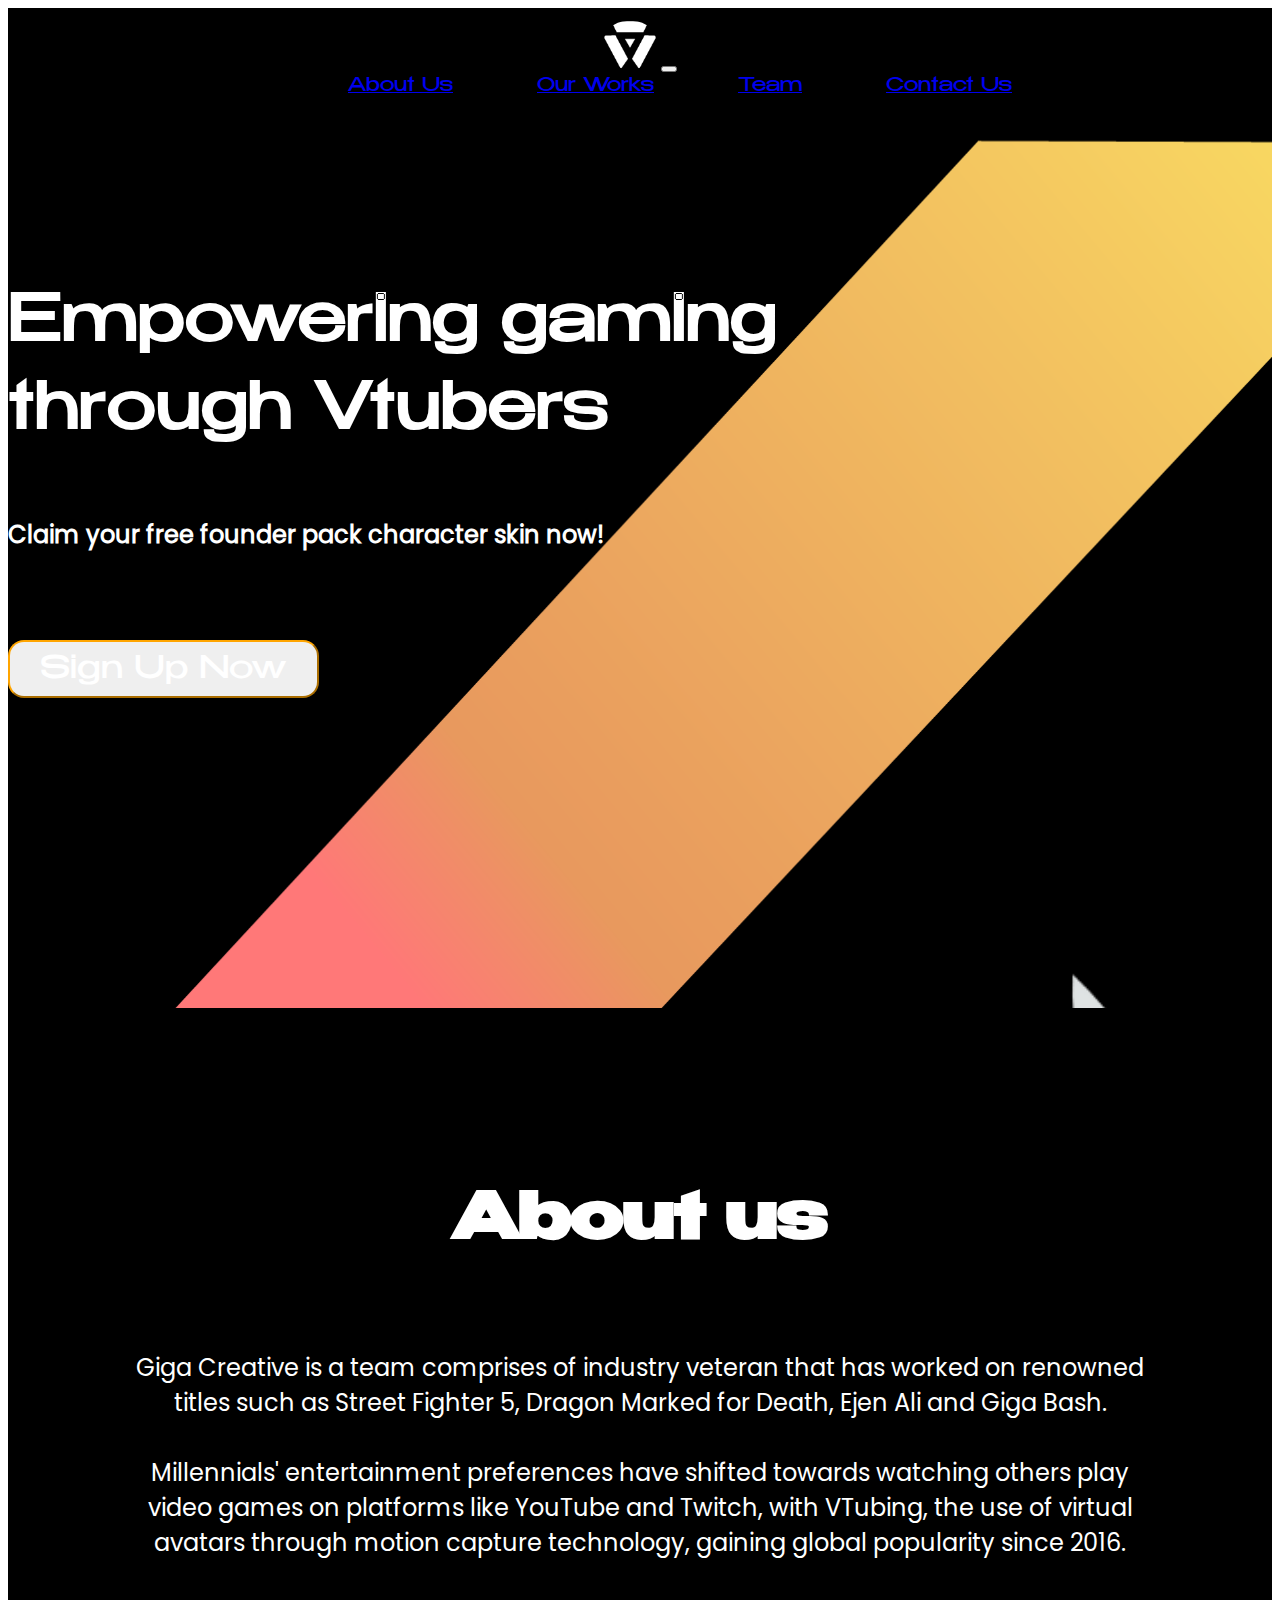
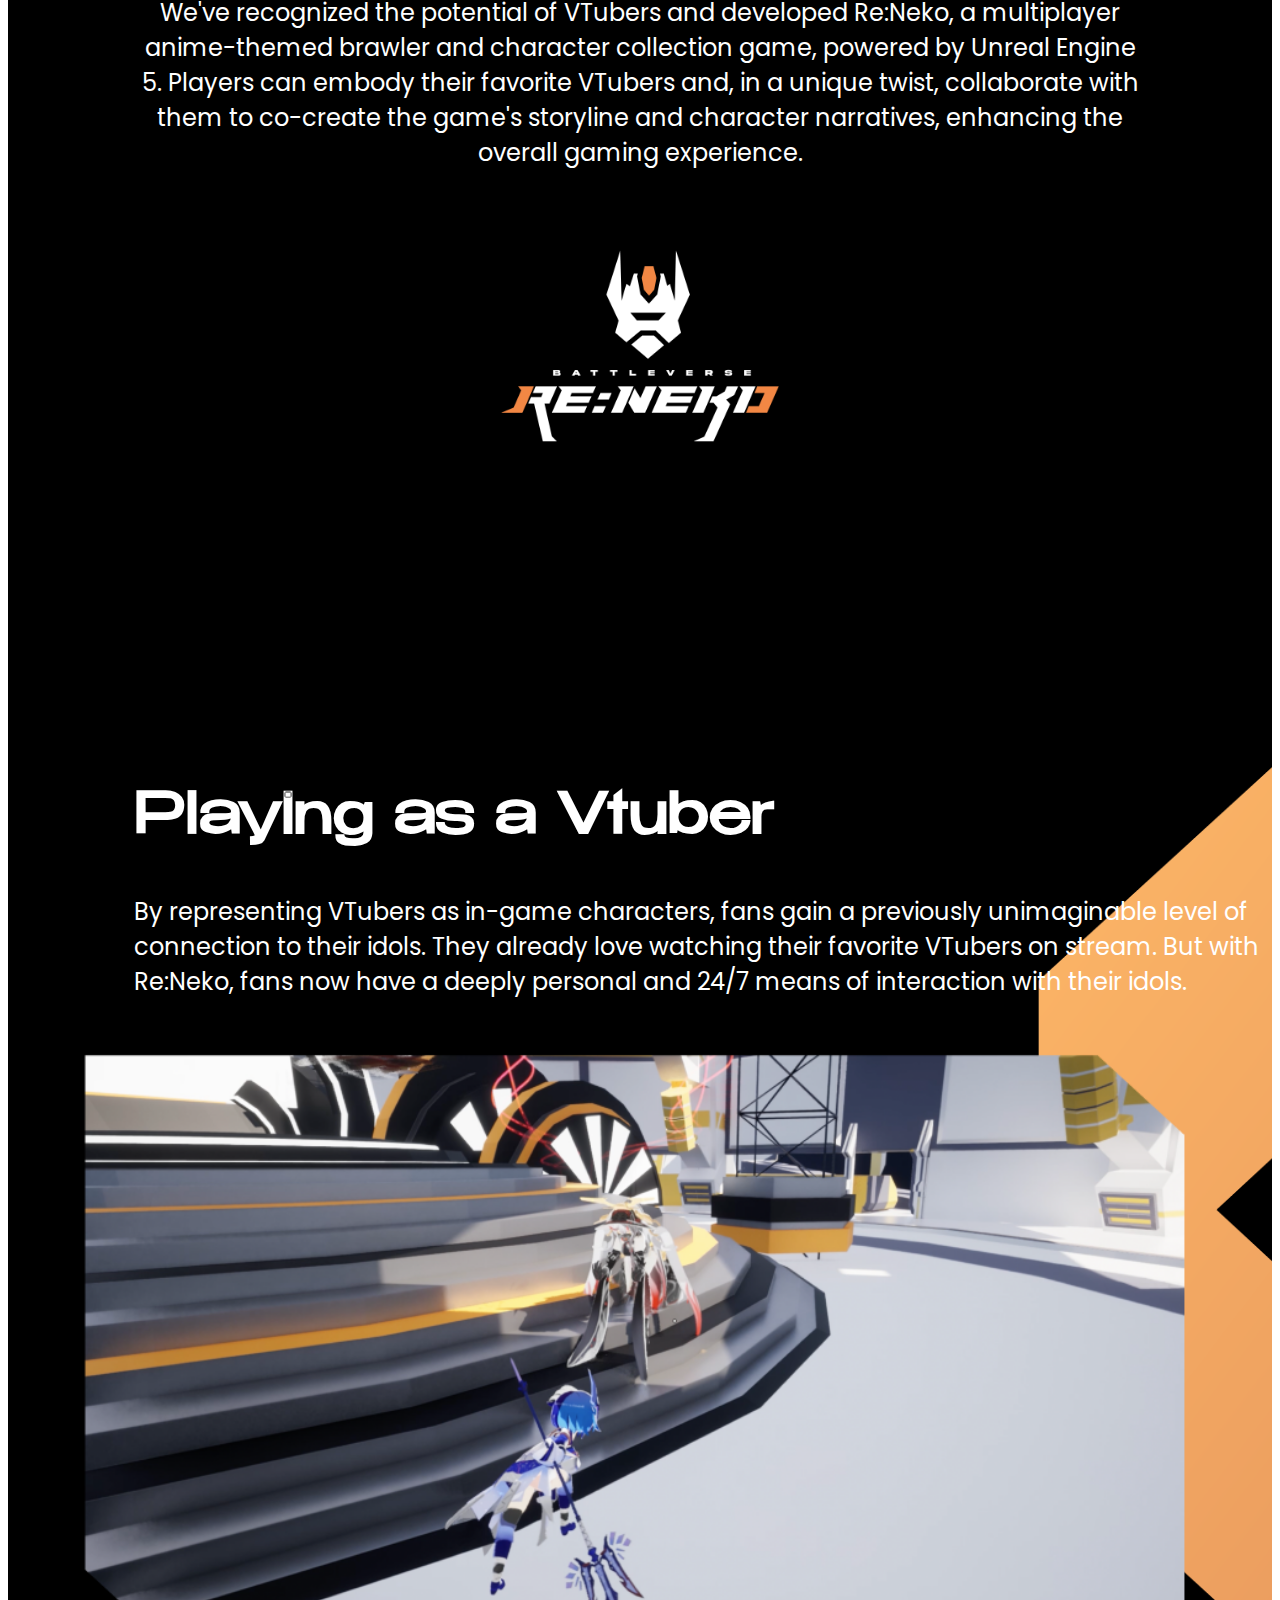
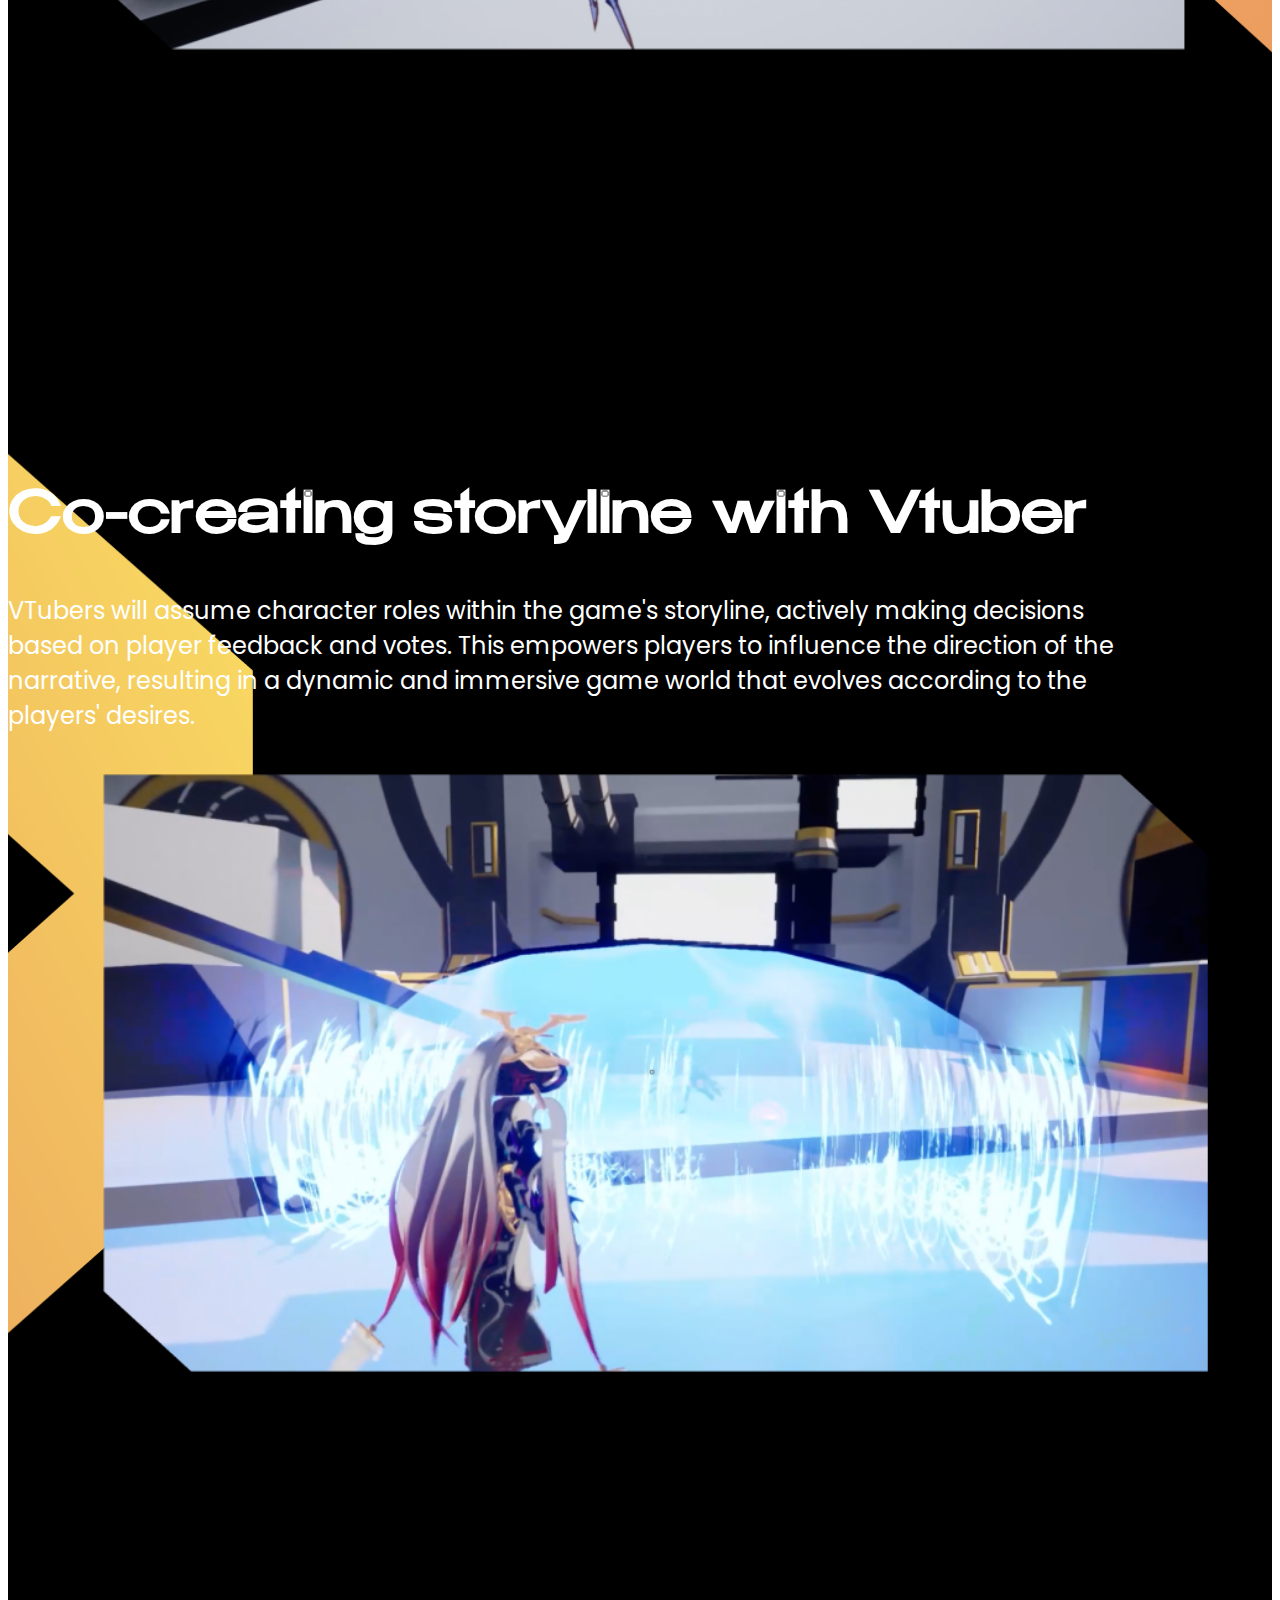
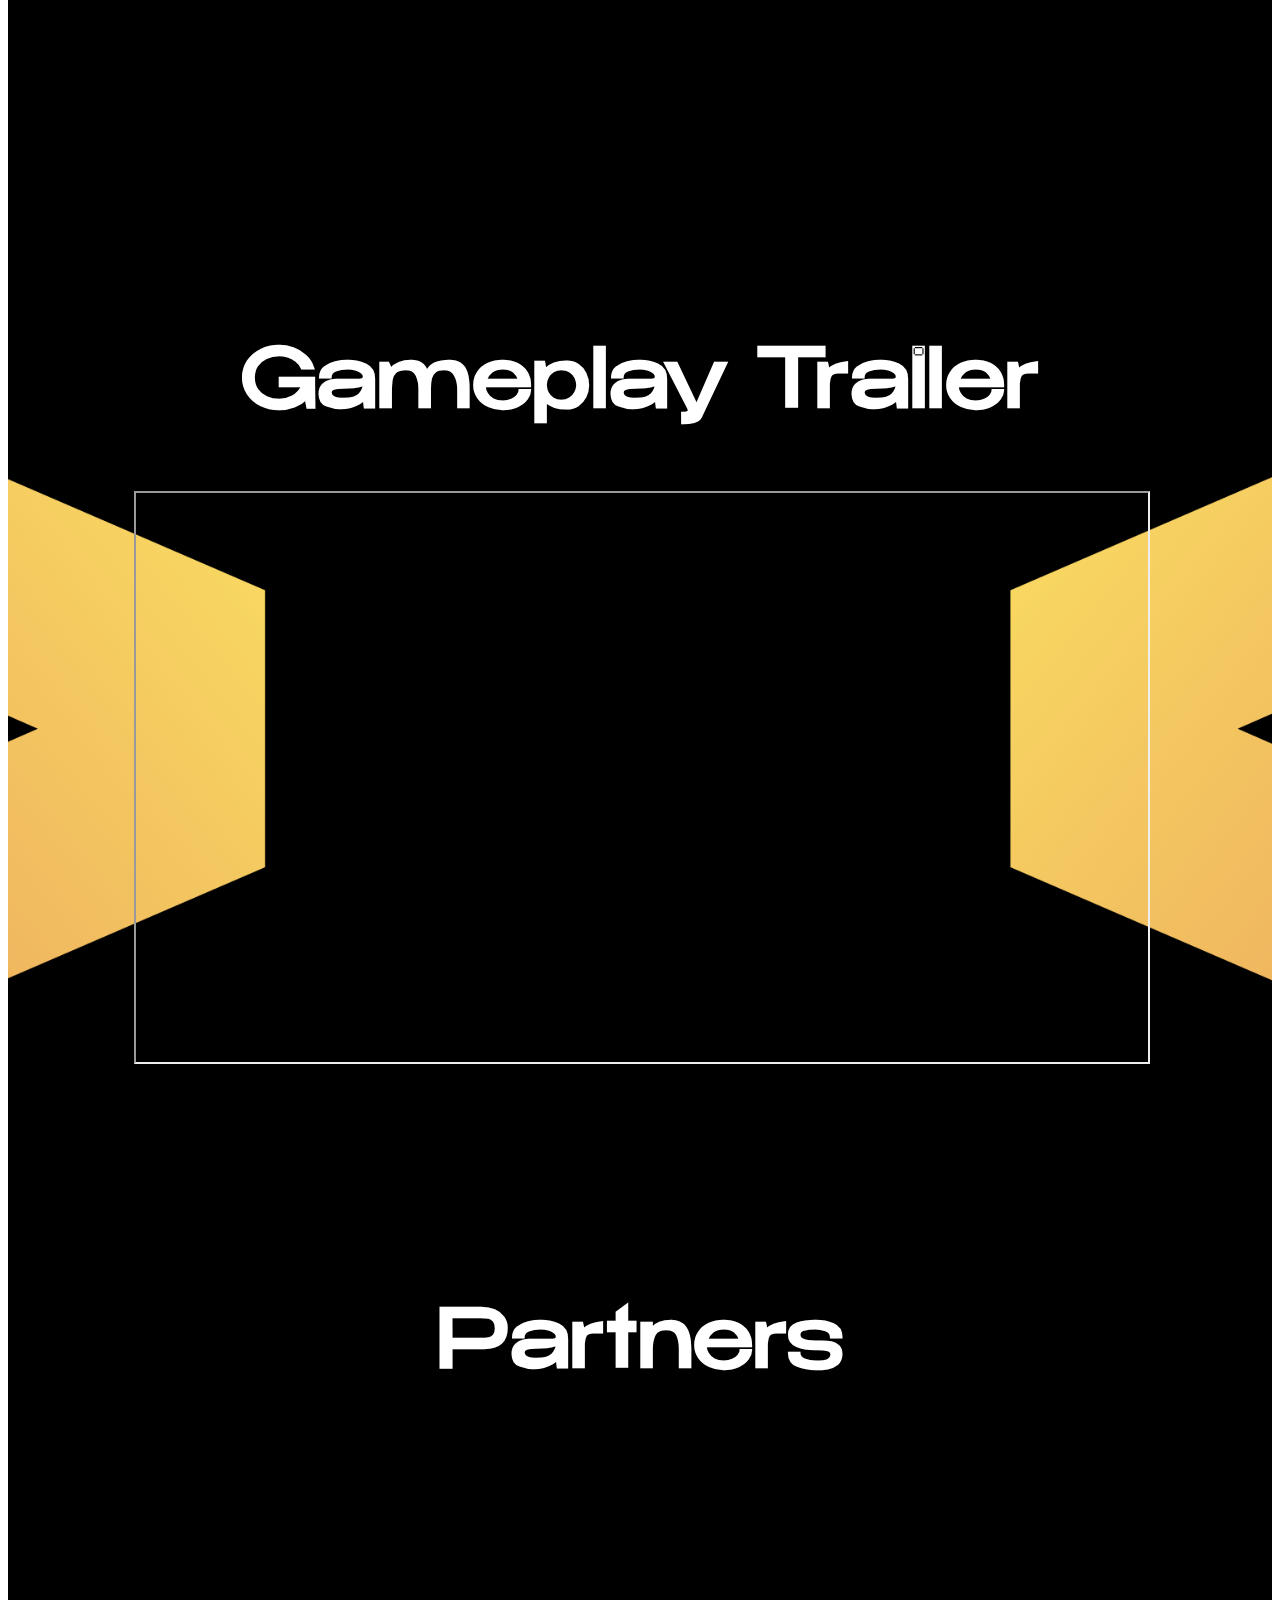
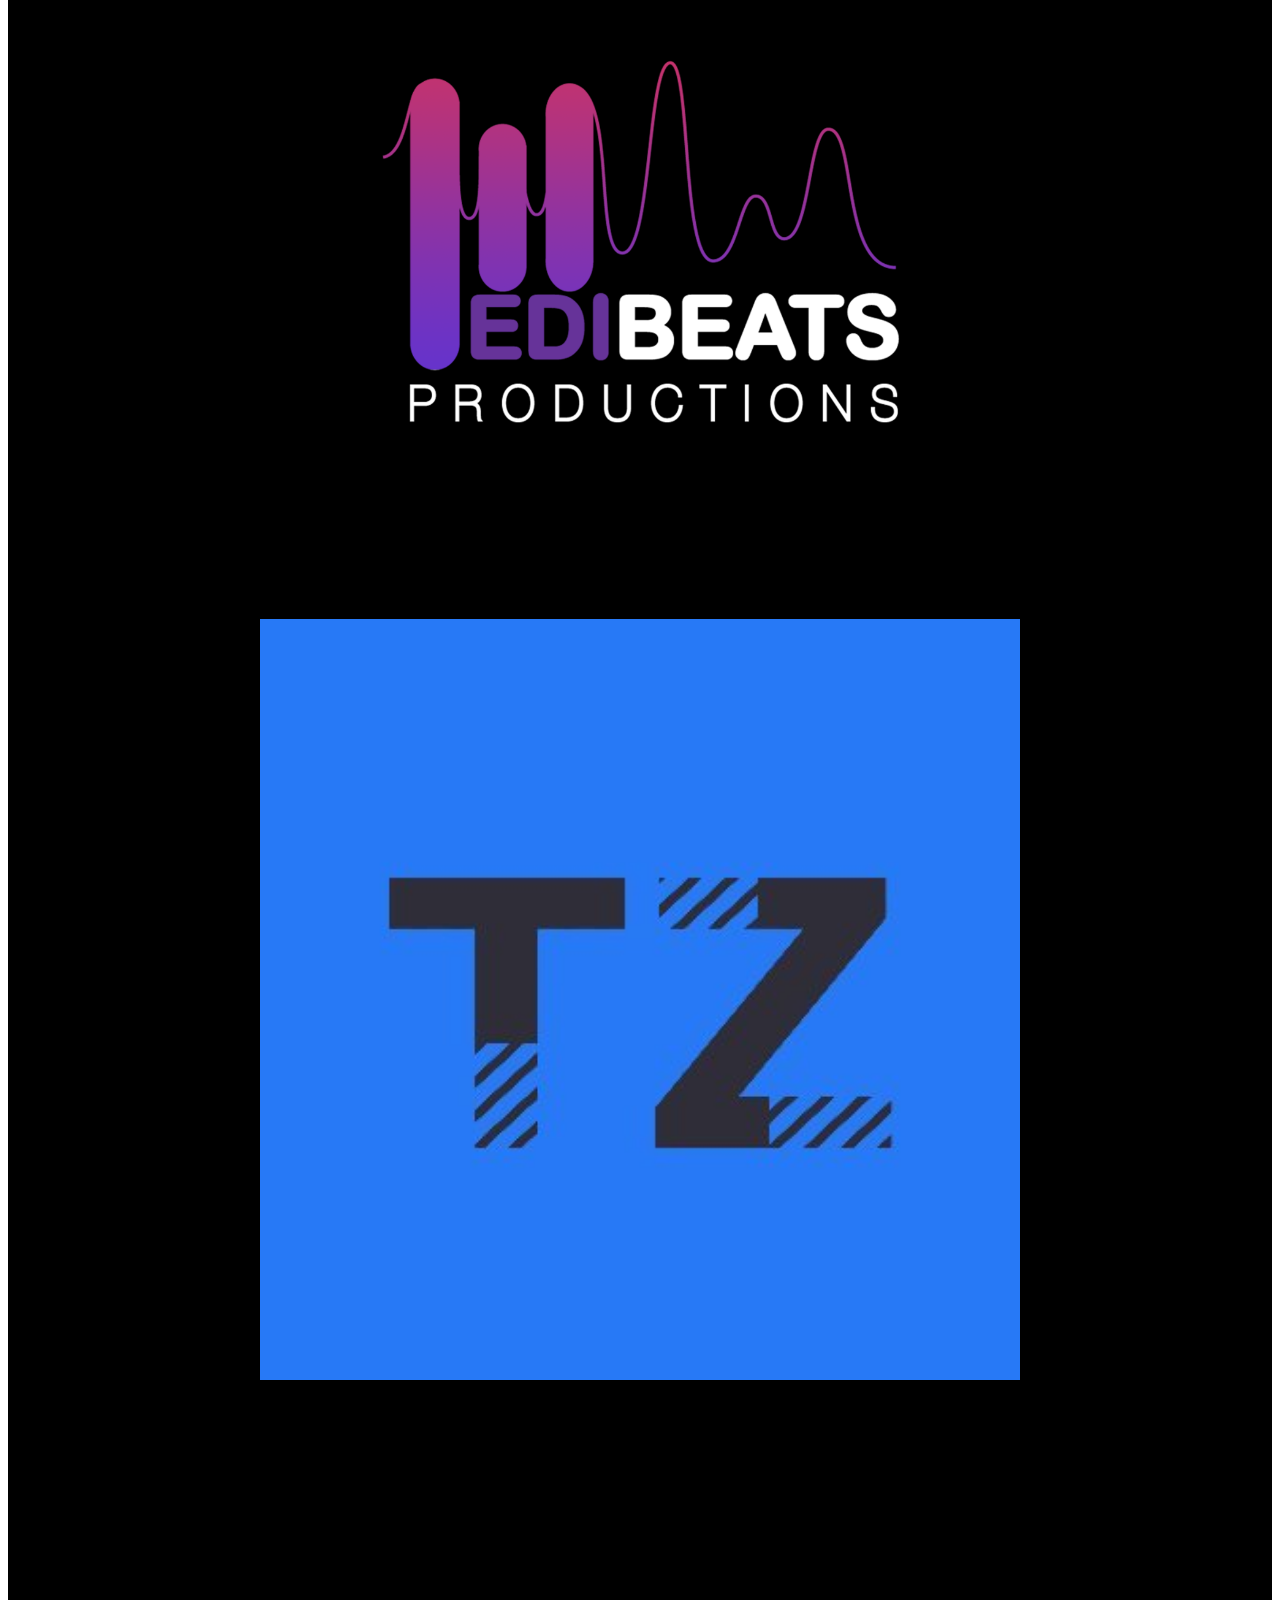
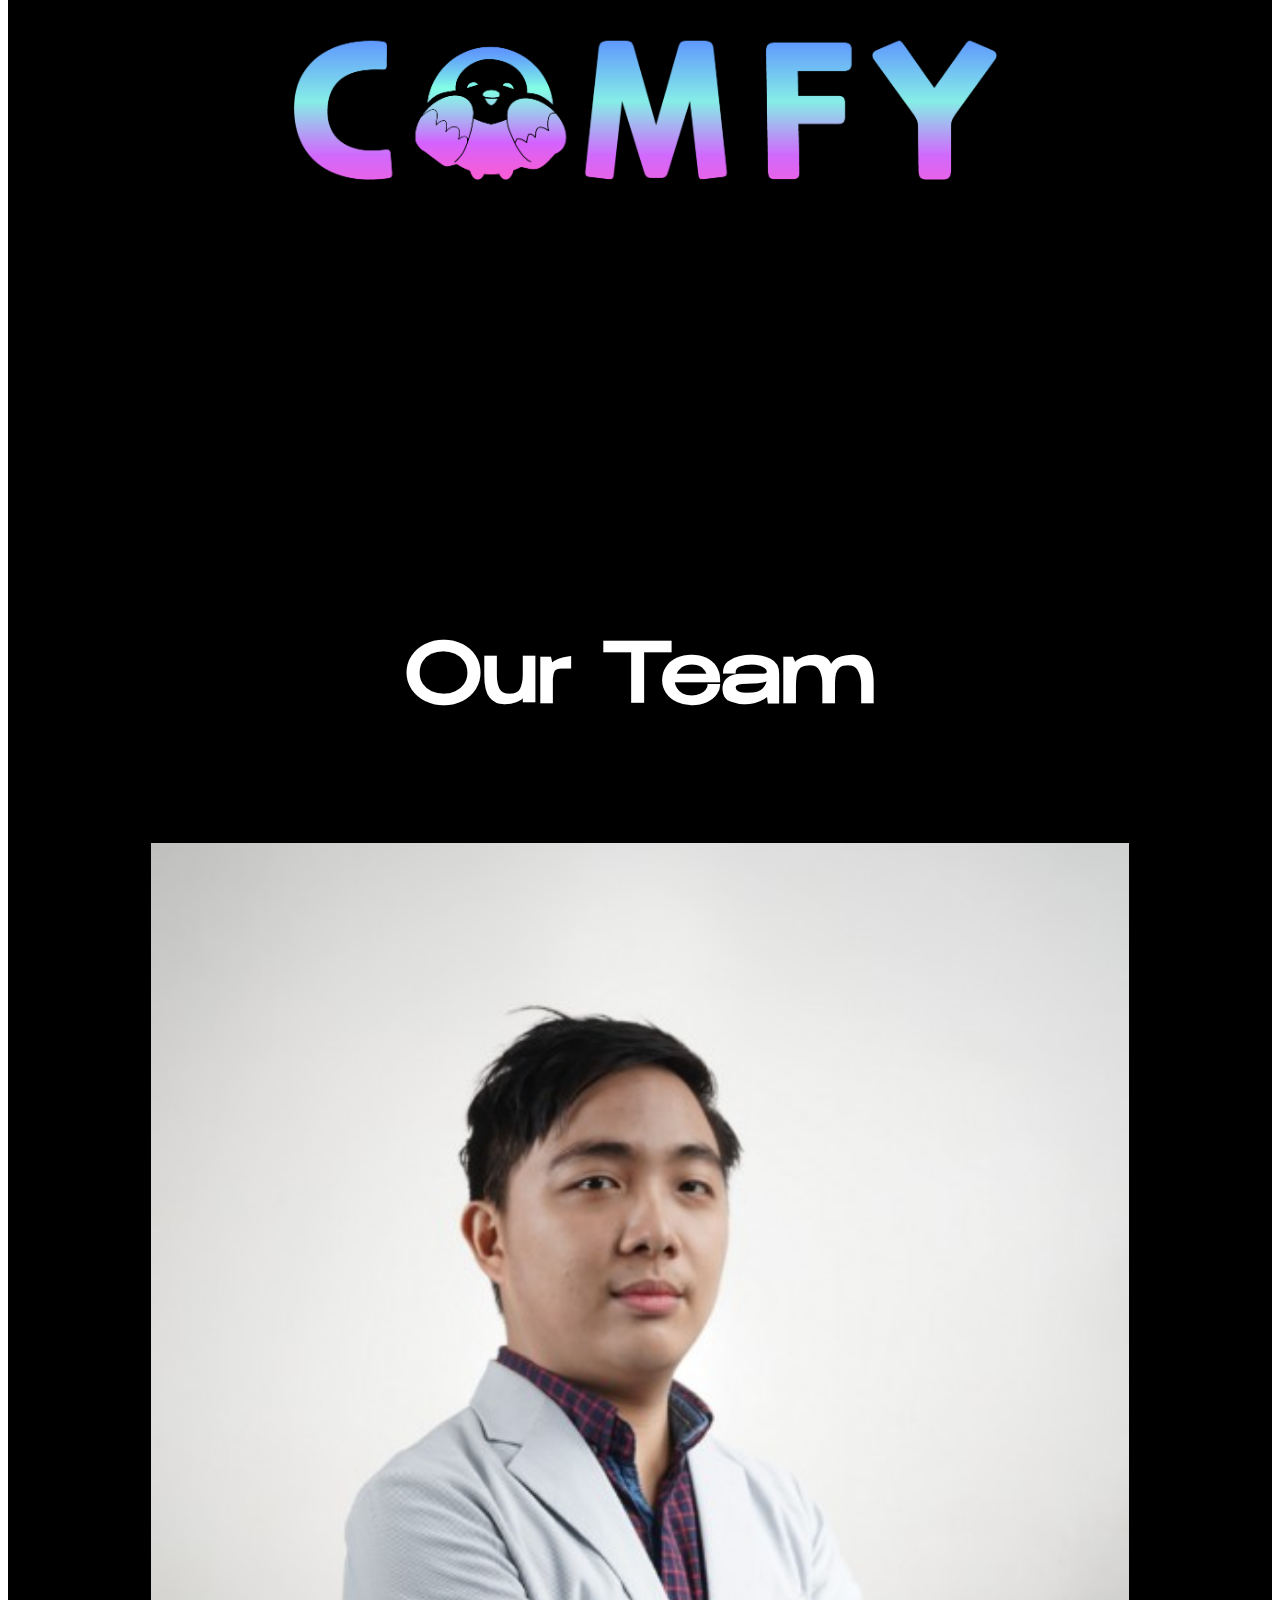
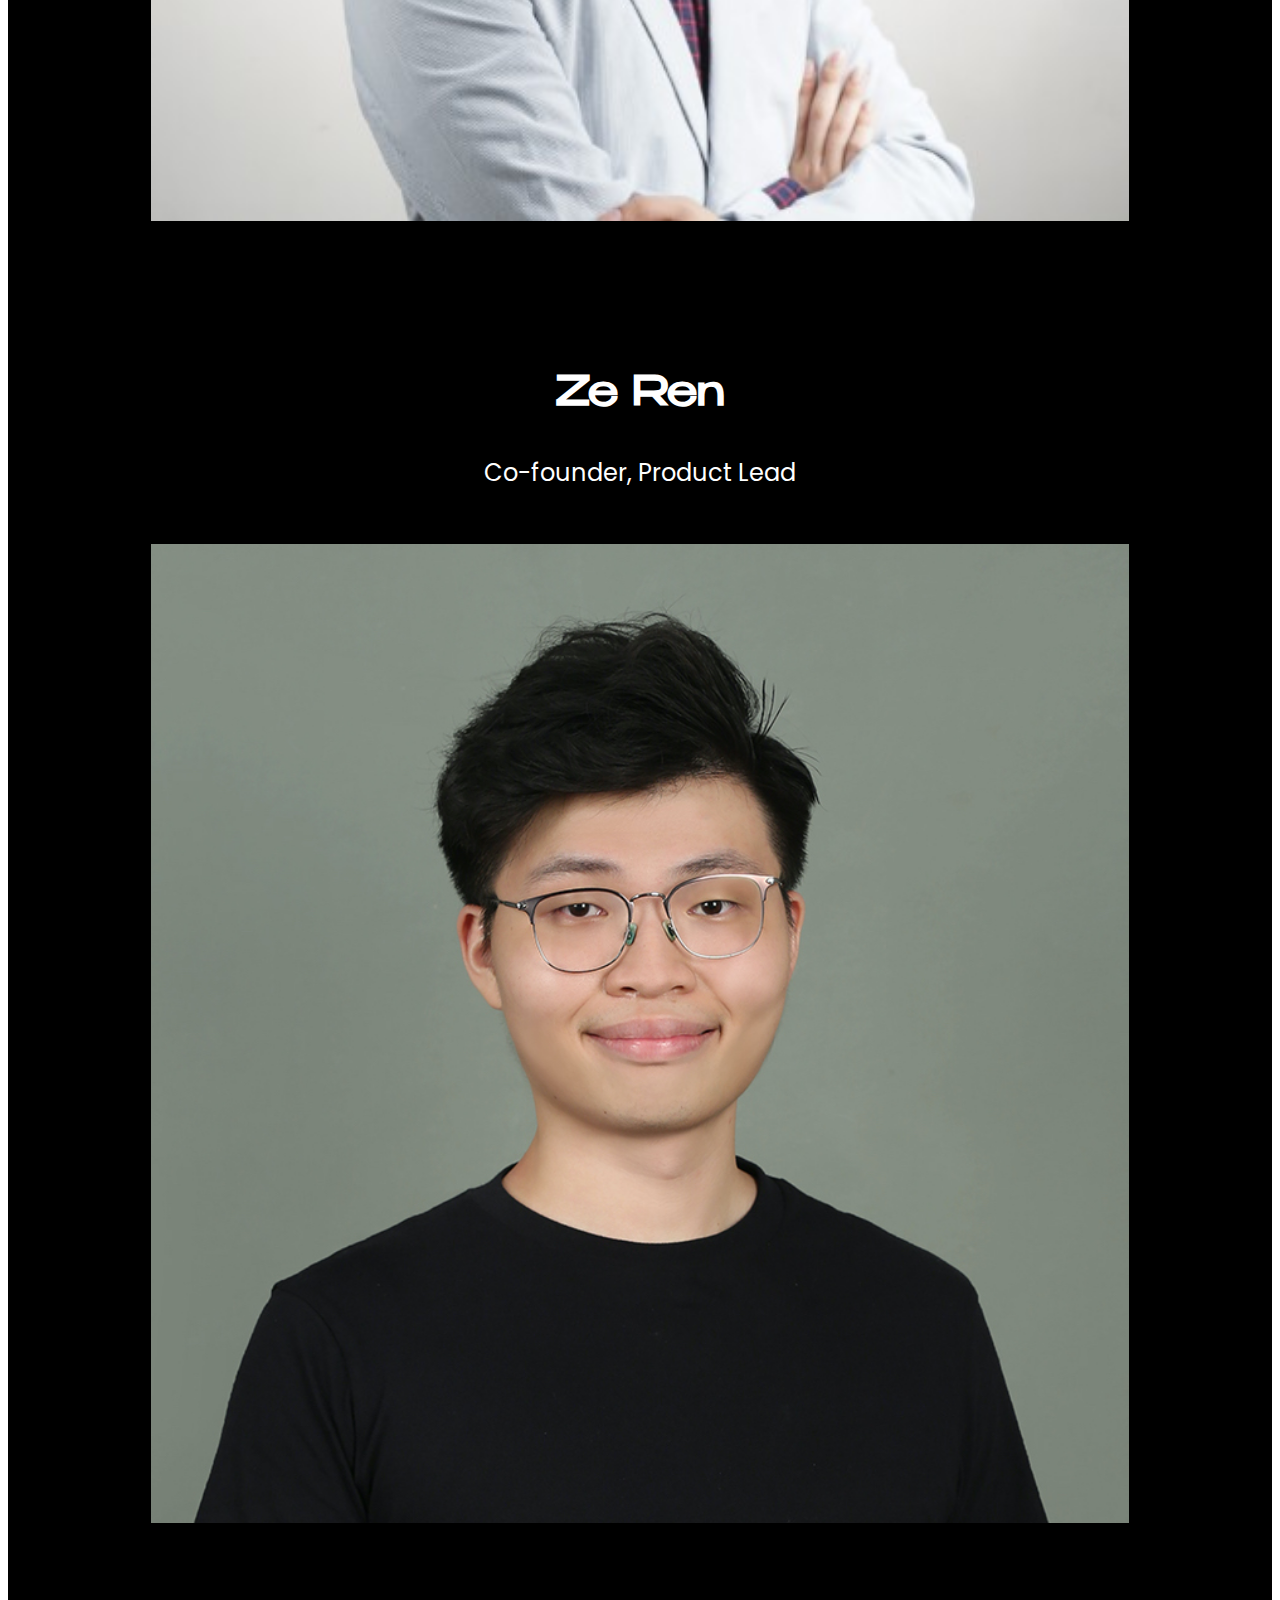
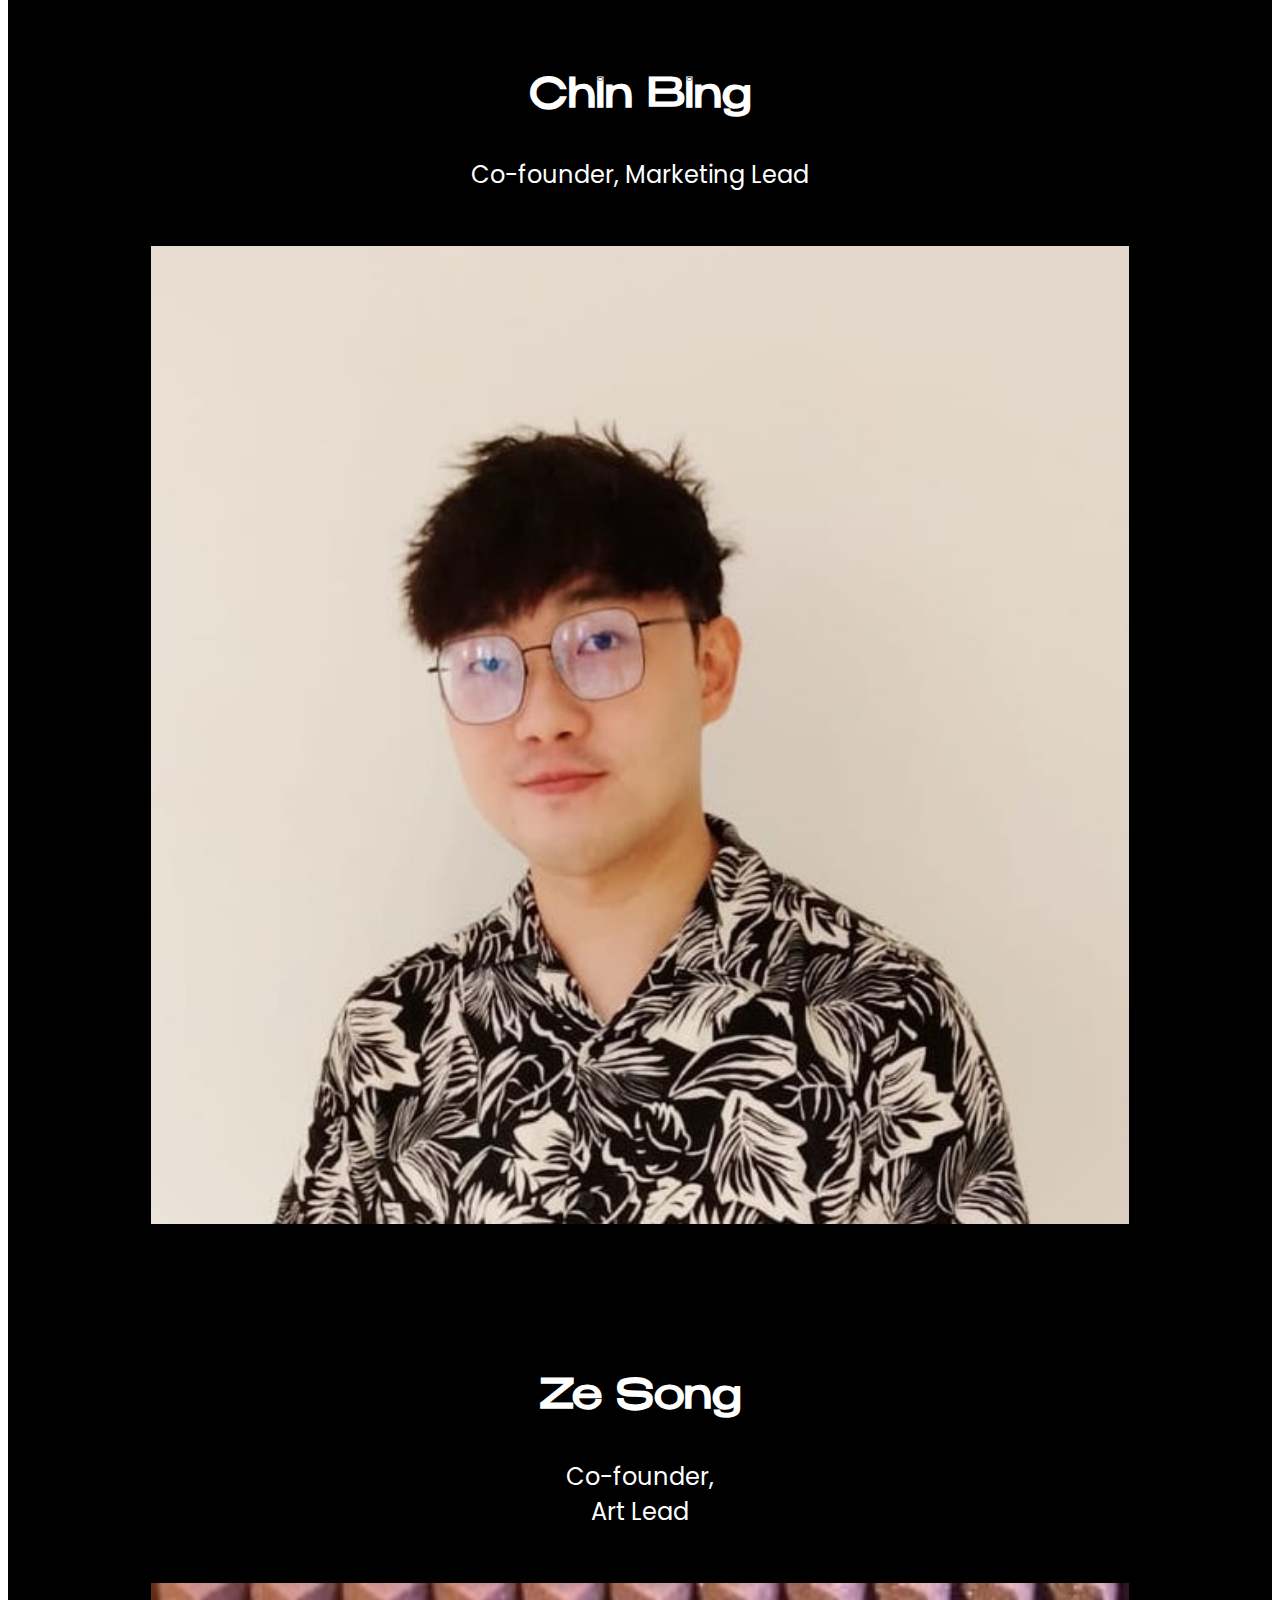
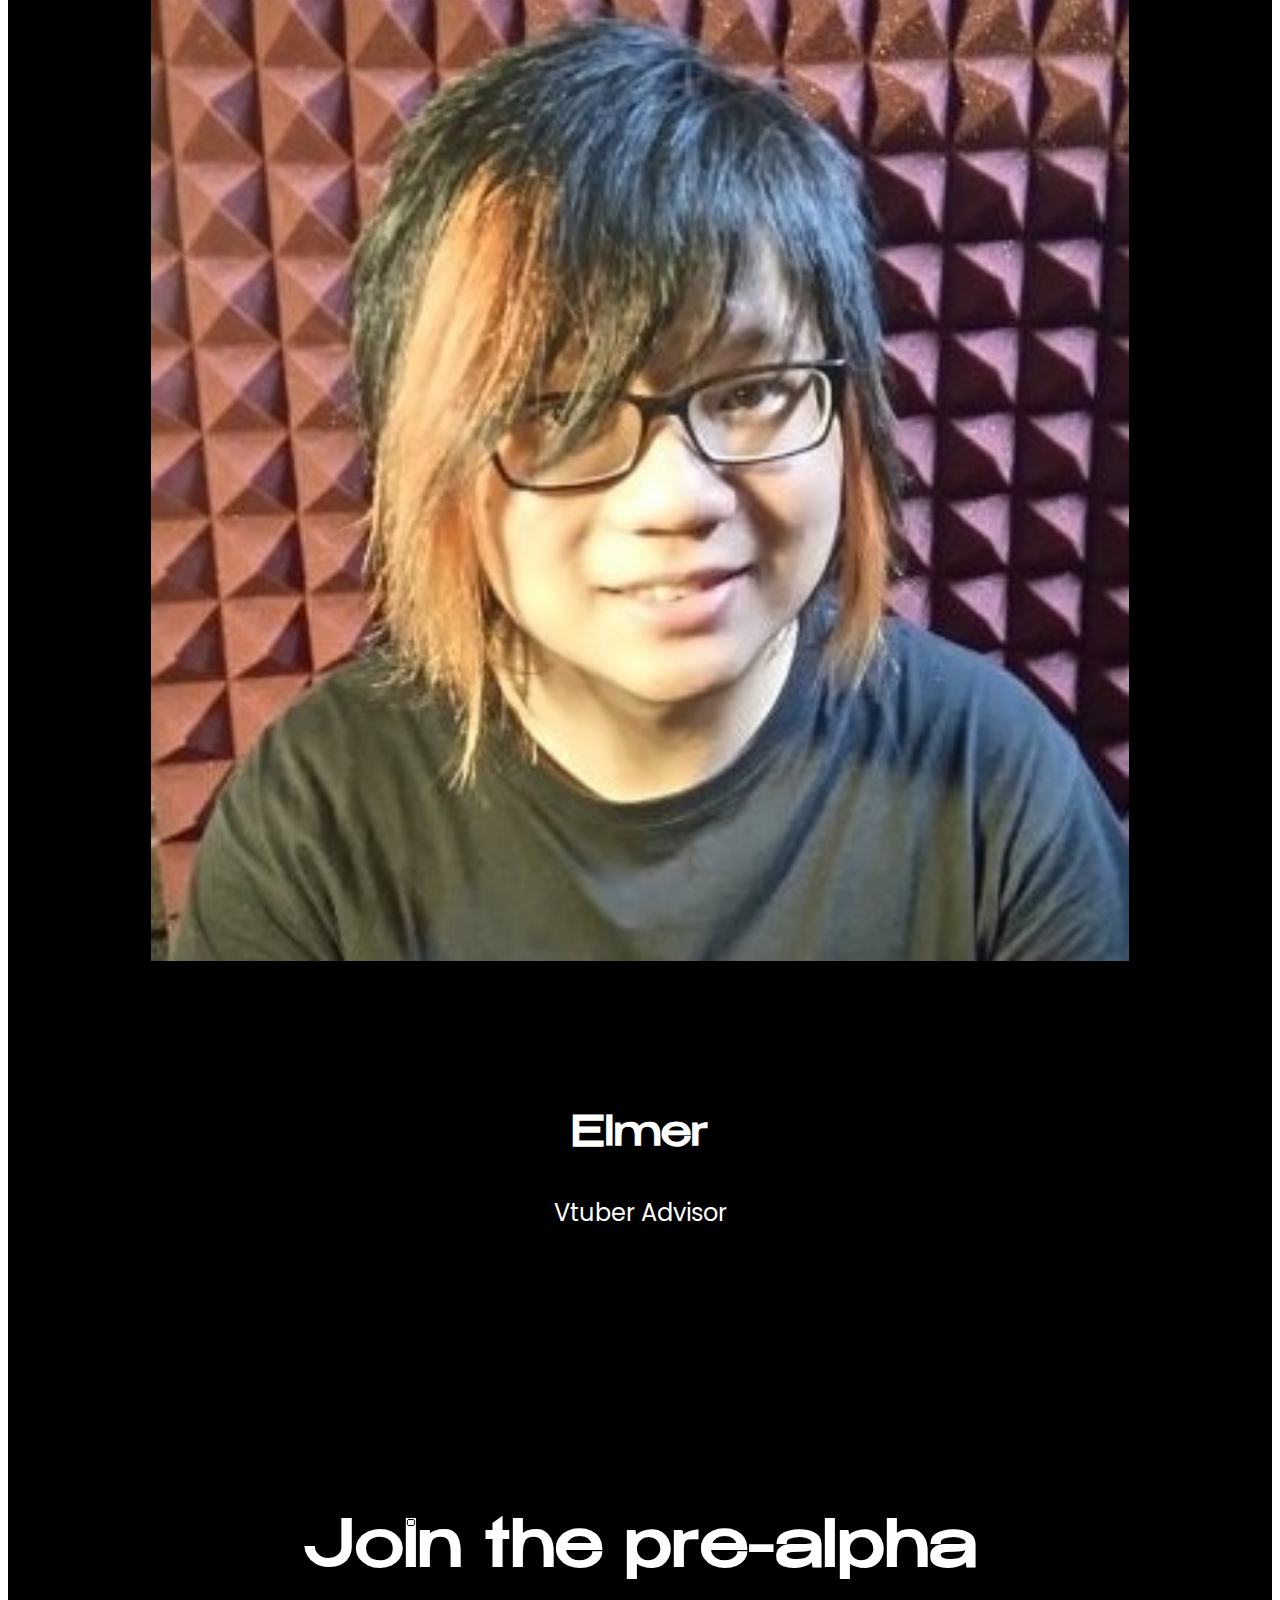
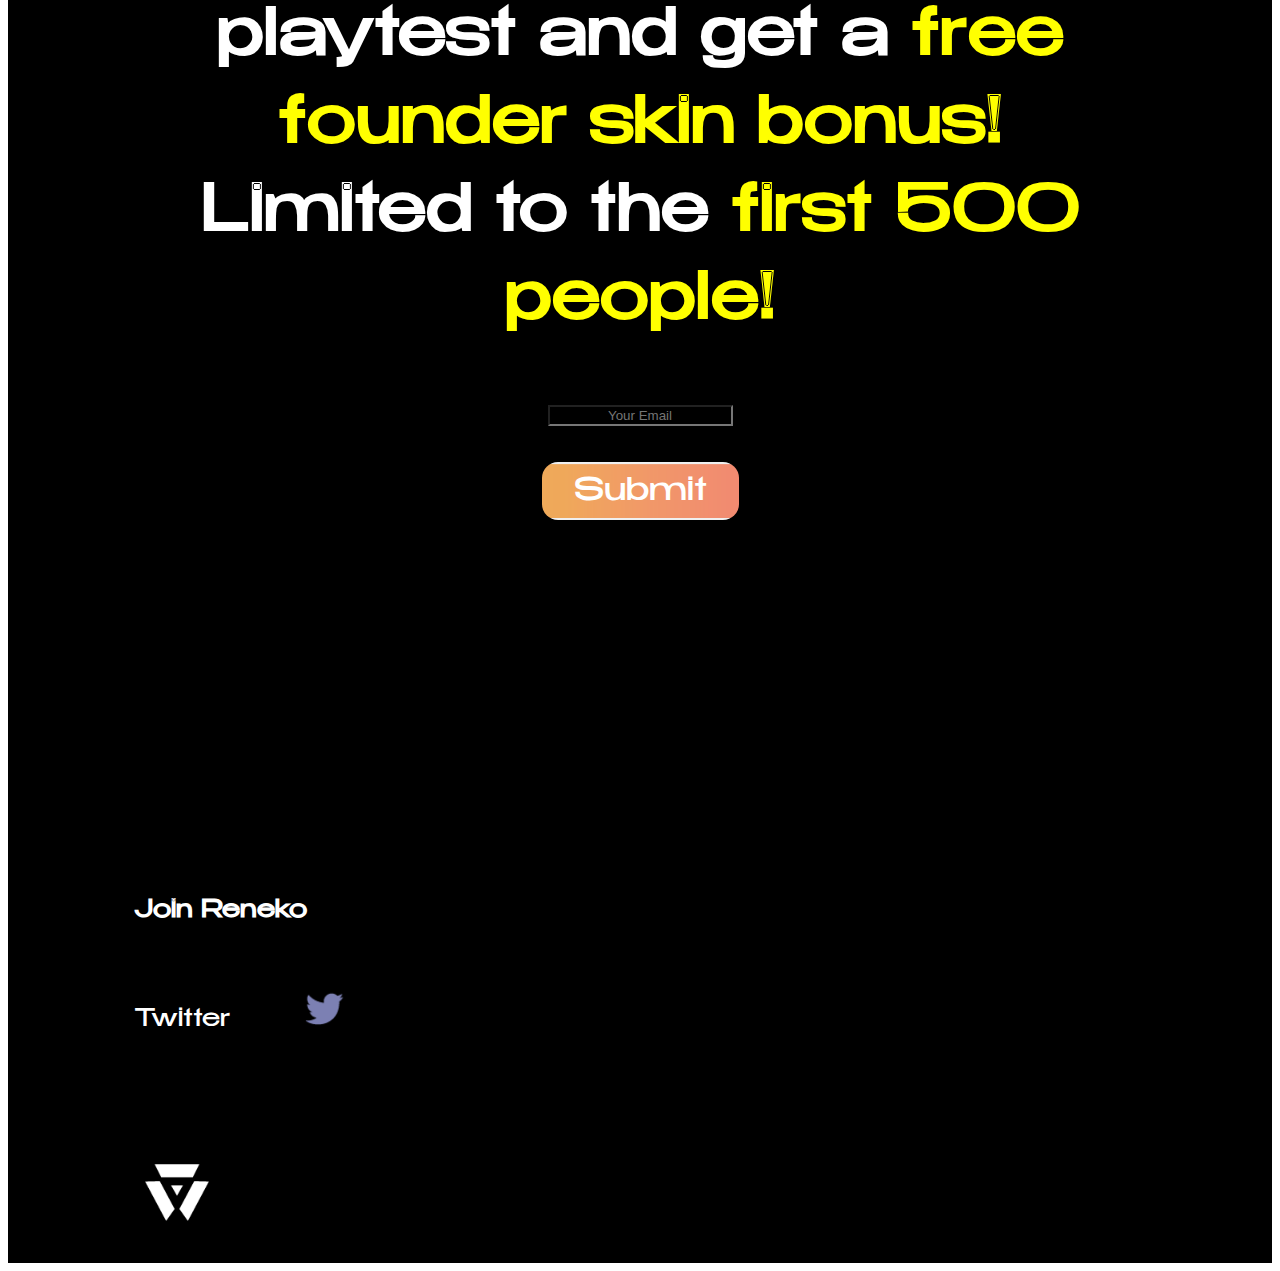
==== commit dc35b7a2: "Font size and style change" ====
--- a/index.html
+++ b/index.html
@@ -246,15 +246,14 @@
   <section id="sign-up-form">
   <div class="form-group">
   
-    <h1 class="sign-up-title">Join the pre-alpha playtest and get a free founder skin bonus!<br>Limited to the first 500 people!
+    <h1 class="sign-up-title">Join the pre-alpha playtest and get a <span style="color:yellow;">free founder skin bonus!</span><br>Limited to the <span style="color: yellow;">first 500 people!</span>
       </h1><br>
-    <div class="row">
-      <div class="col-lg-3"></div>
-      <div class="col-lg-6"> 
+ 
+ 
         <form action="https://docs.google.com/forms/u/0/d/e/1FAIpQLScKX2uc12HIVDE9Qo7RpCMGbSfEYdvWlXfnc4z3N2Zo3molNw/formResponse" method="post" target="hiddenConfirm" onsubmit="submitted=true">
         <input  type="email" name="entry.1319762371" class="form-control form-control-lg sign-up-input "  placeholder="Your Email">
-      </div>
-      <div class="col-lg-3"></div>
+
+
       
     </div>
   
--- a/css/styles.css
+++ b/css/styles.css
@@ -1,5 +1,9 @@
-h1, h2, h3, h4, h5, p{
-  font-family: Benzin-Regular;
+h1, h2, h3, h4, h5{
+  font-family: Benzin-Regular;
+}
+
+p{
+  font-family: Poppins-Regular;
 }
 
 
@@ -19,6 +23,11 @@
   src: url(Benzin-Regular.ttf);
 }
 
+@font-face {
+  font-family: Poppins-Regular;
+  src: url(Poppins-Regular.ttf);
+}
+
 /* Navbar */
 .navbar{
 
@@ -116,7 +125,7 @@
 }
 
 .title-subtext{
-  font-family: Benzin-Regular;
+  font-family: Poppins-Regular;
   margin-bottom: 7%;
 }
 
@@ -190,7 +199,7 @@
 
 #about-us p{
   font-size: 1.5rem;
-  font-family: Benzin-Regular;
+  font-family: Poppins-Regular;
 }
 
 .about-us-img{
@@ -260,7 +269,7 @@
 
 .intro-content-1 p{
   font-size:1.5rem;
-  font-family: Benzin-Regular;
+  font-family: Poppins-Regular;
 }
 
 
@@ -306,7 +315,7 @@
 
 .intro-content-2 p{
   font-size:1.5rem;
-  font-family: Benzin-Regular;
+  font-family: Poppins-Regular;
 }
 
 
@@ -365,7 +374,7 @@
 }
 
 #partners{
-  padding: 7% 15%;
+  padding: 7%;
   background-color: black;
   color: white;
 
@@ -392,7 +401,7 @@
   
   text-align:center;
 
-  padding: 7% 12%;
+  padding: 7%;
  
 
 
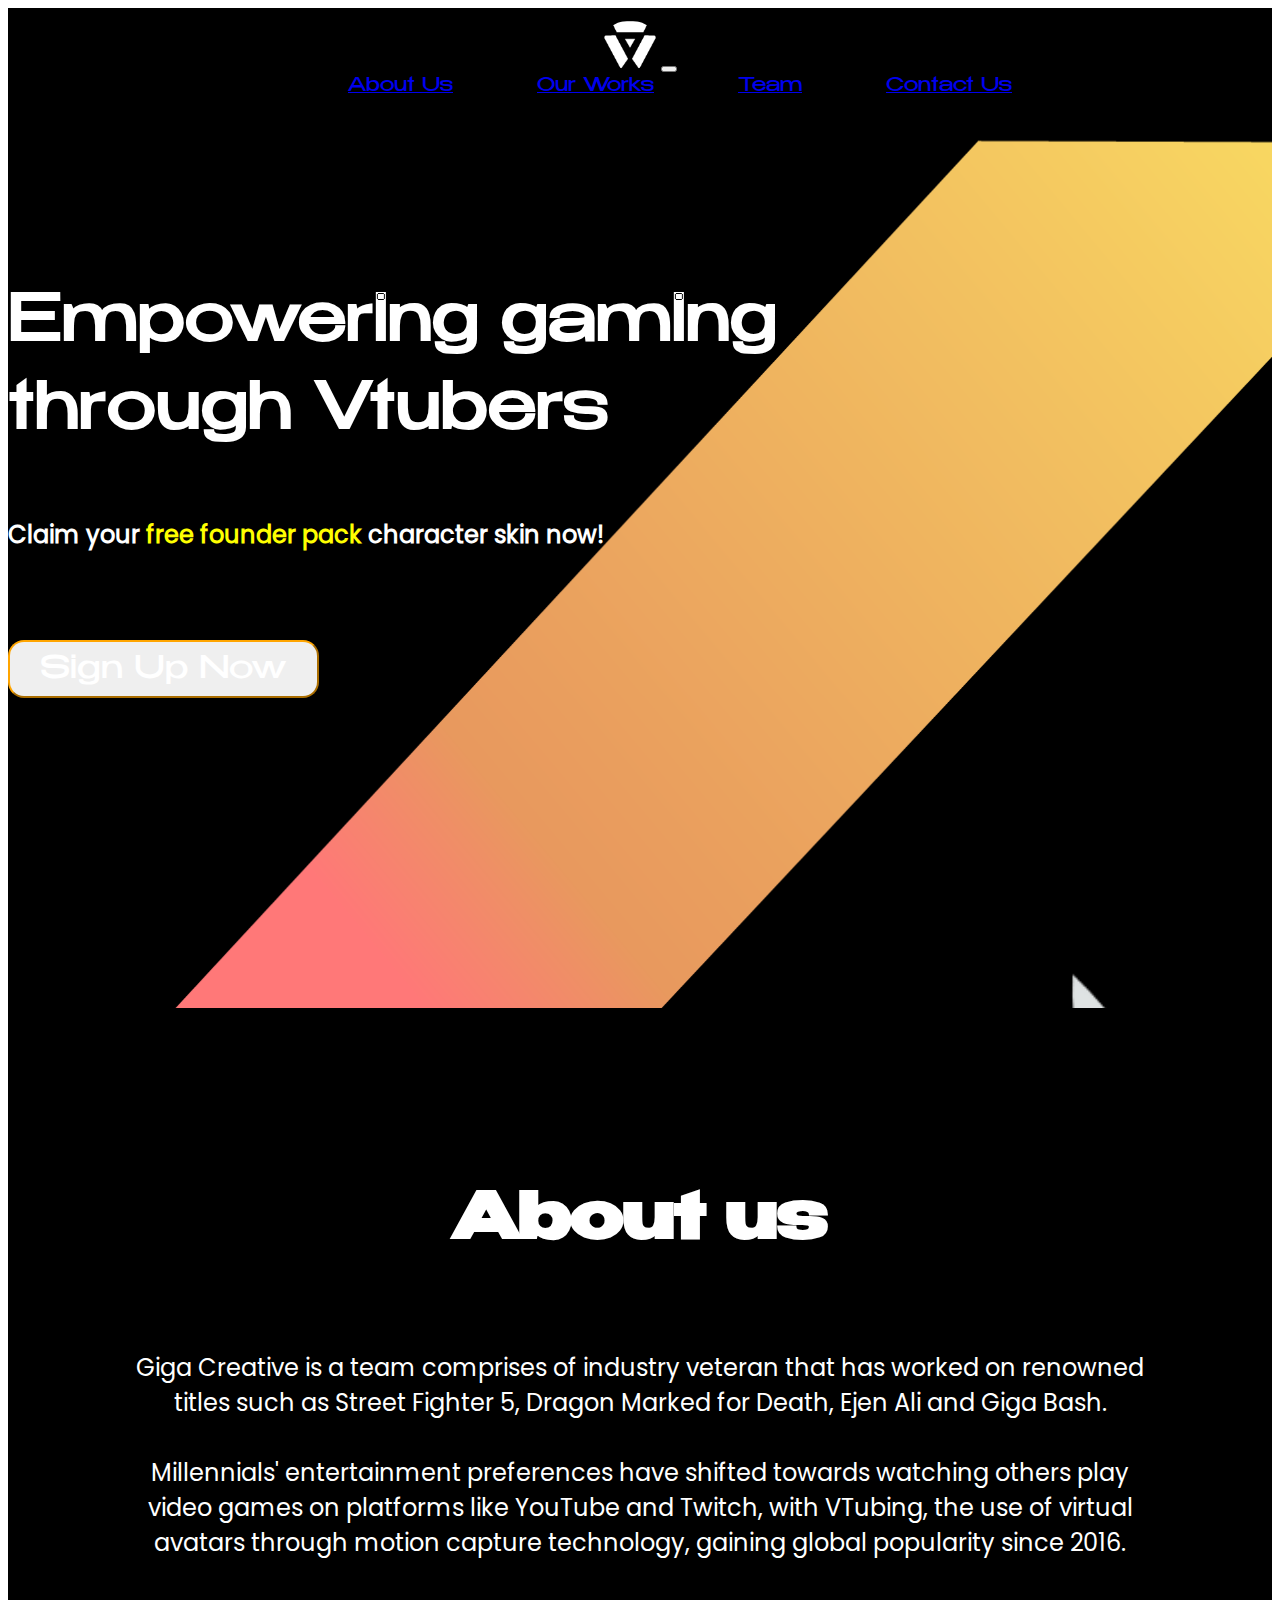
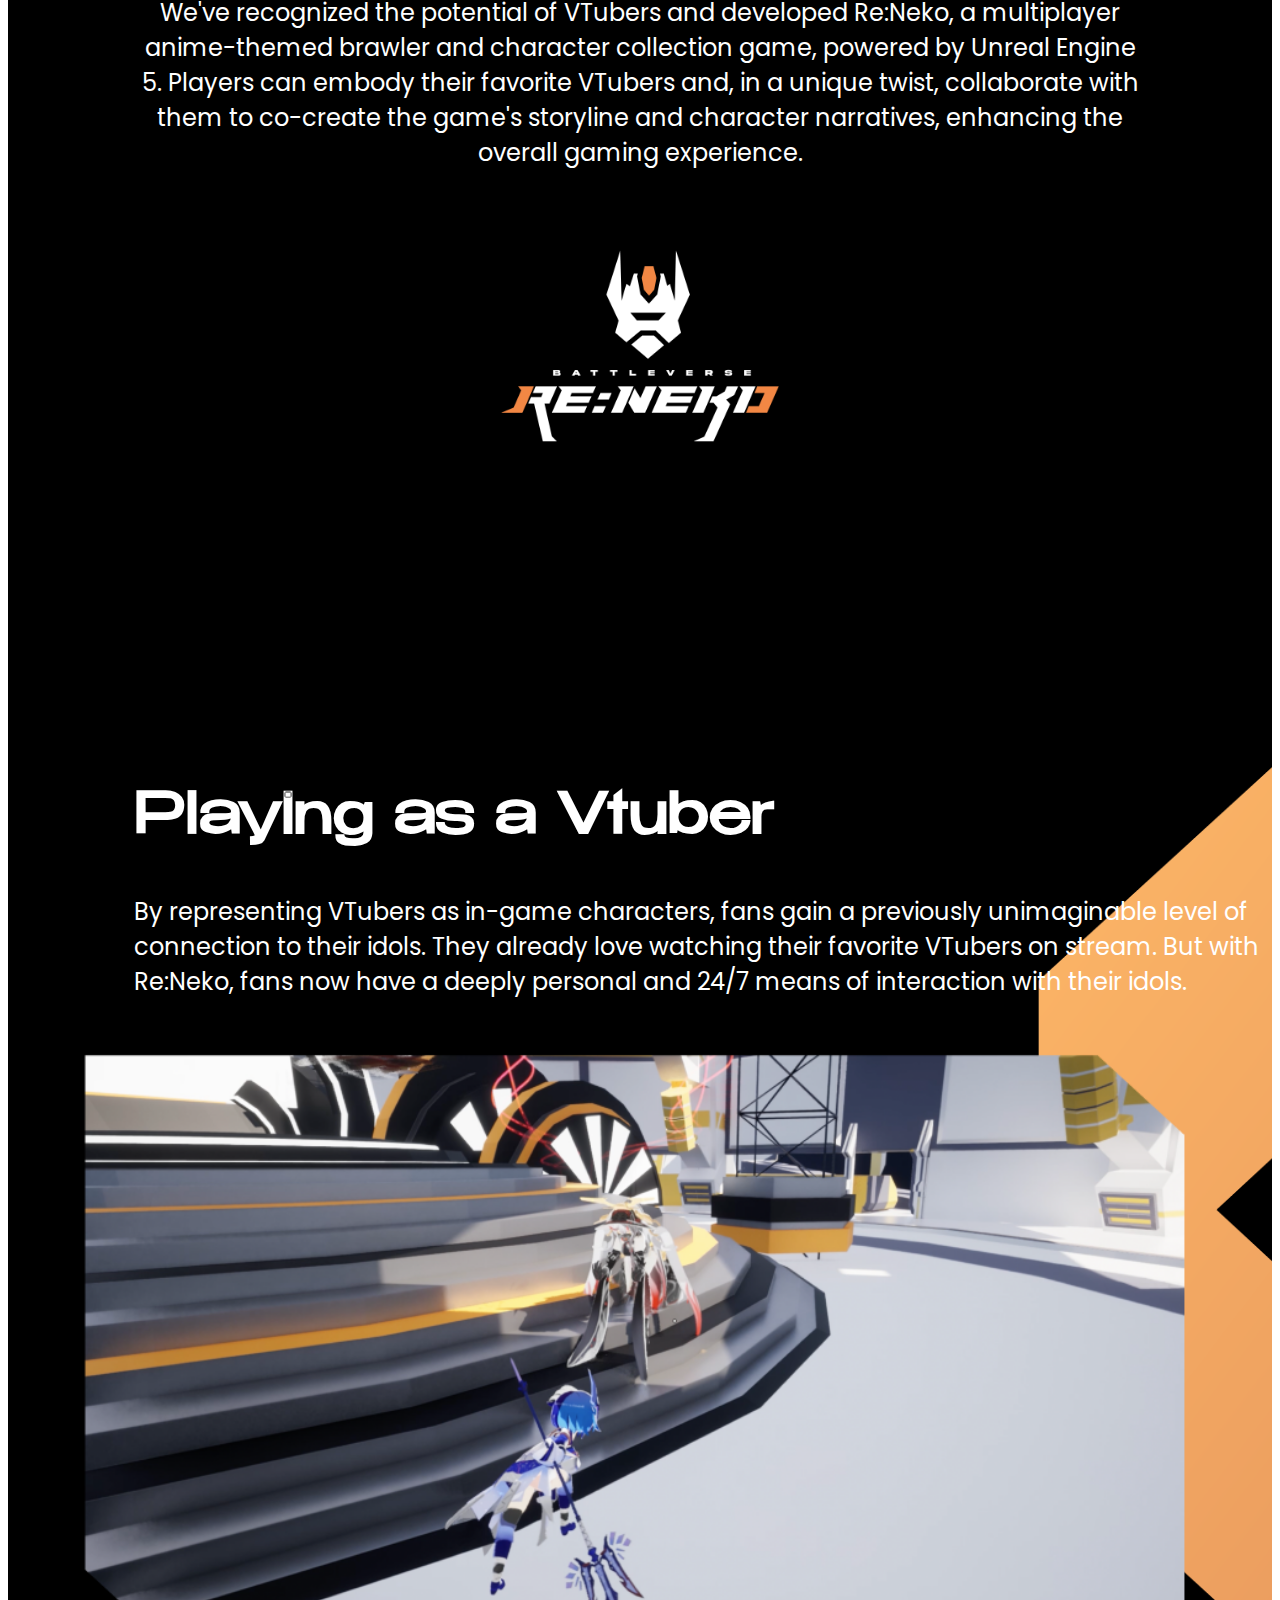
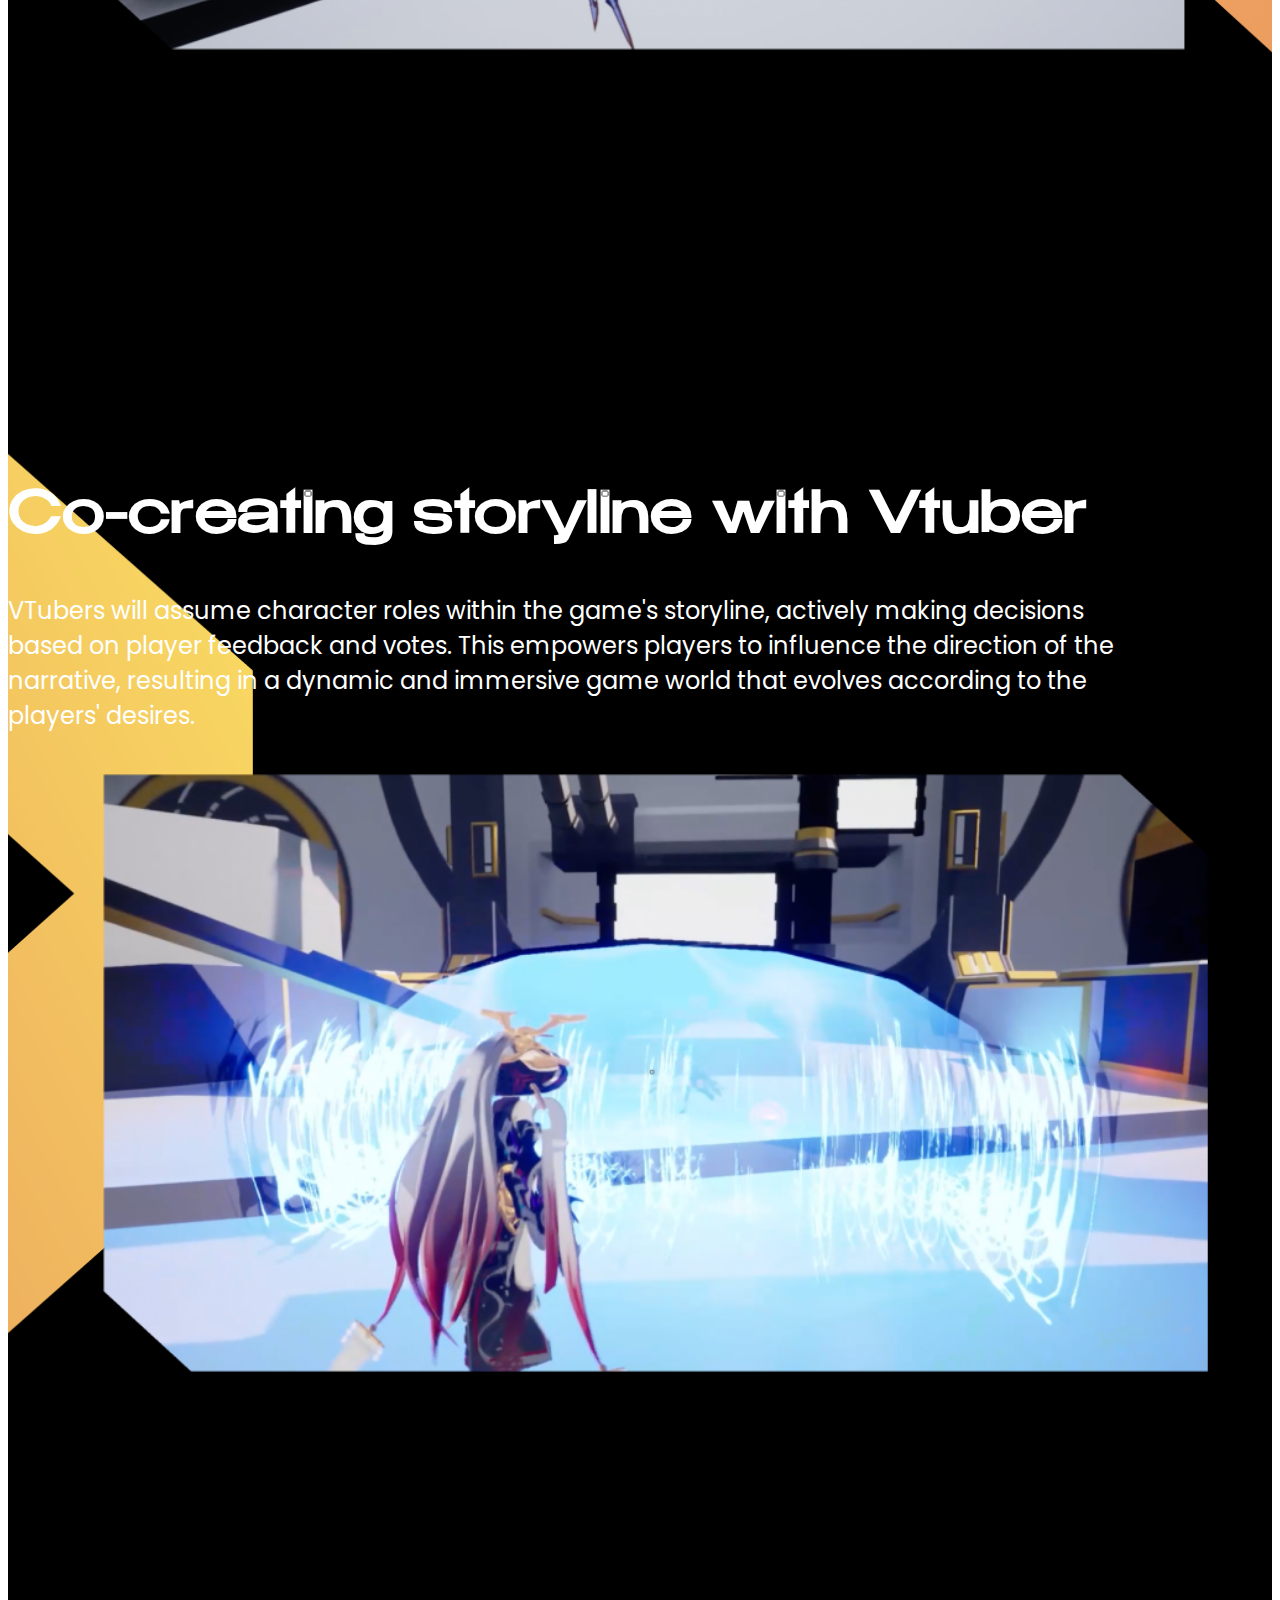
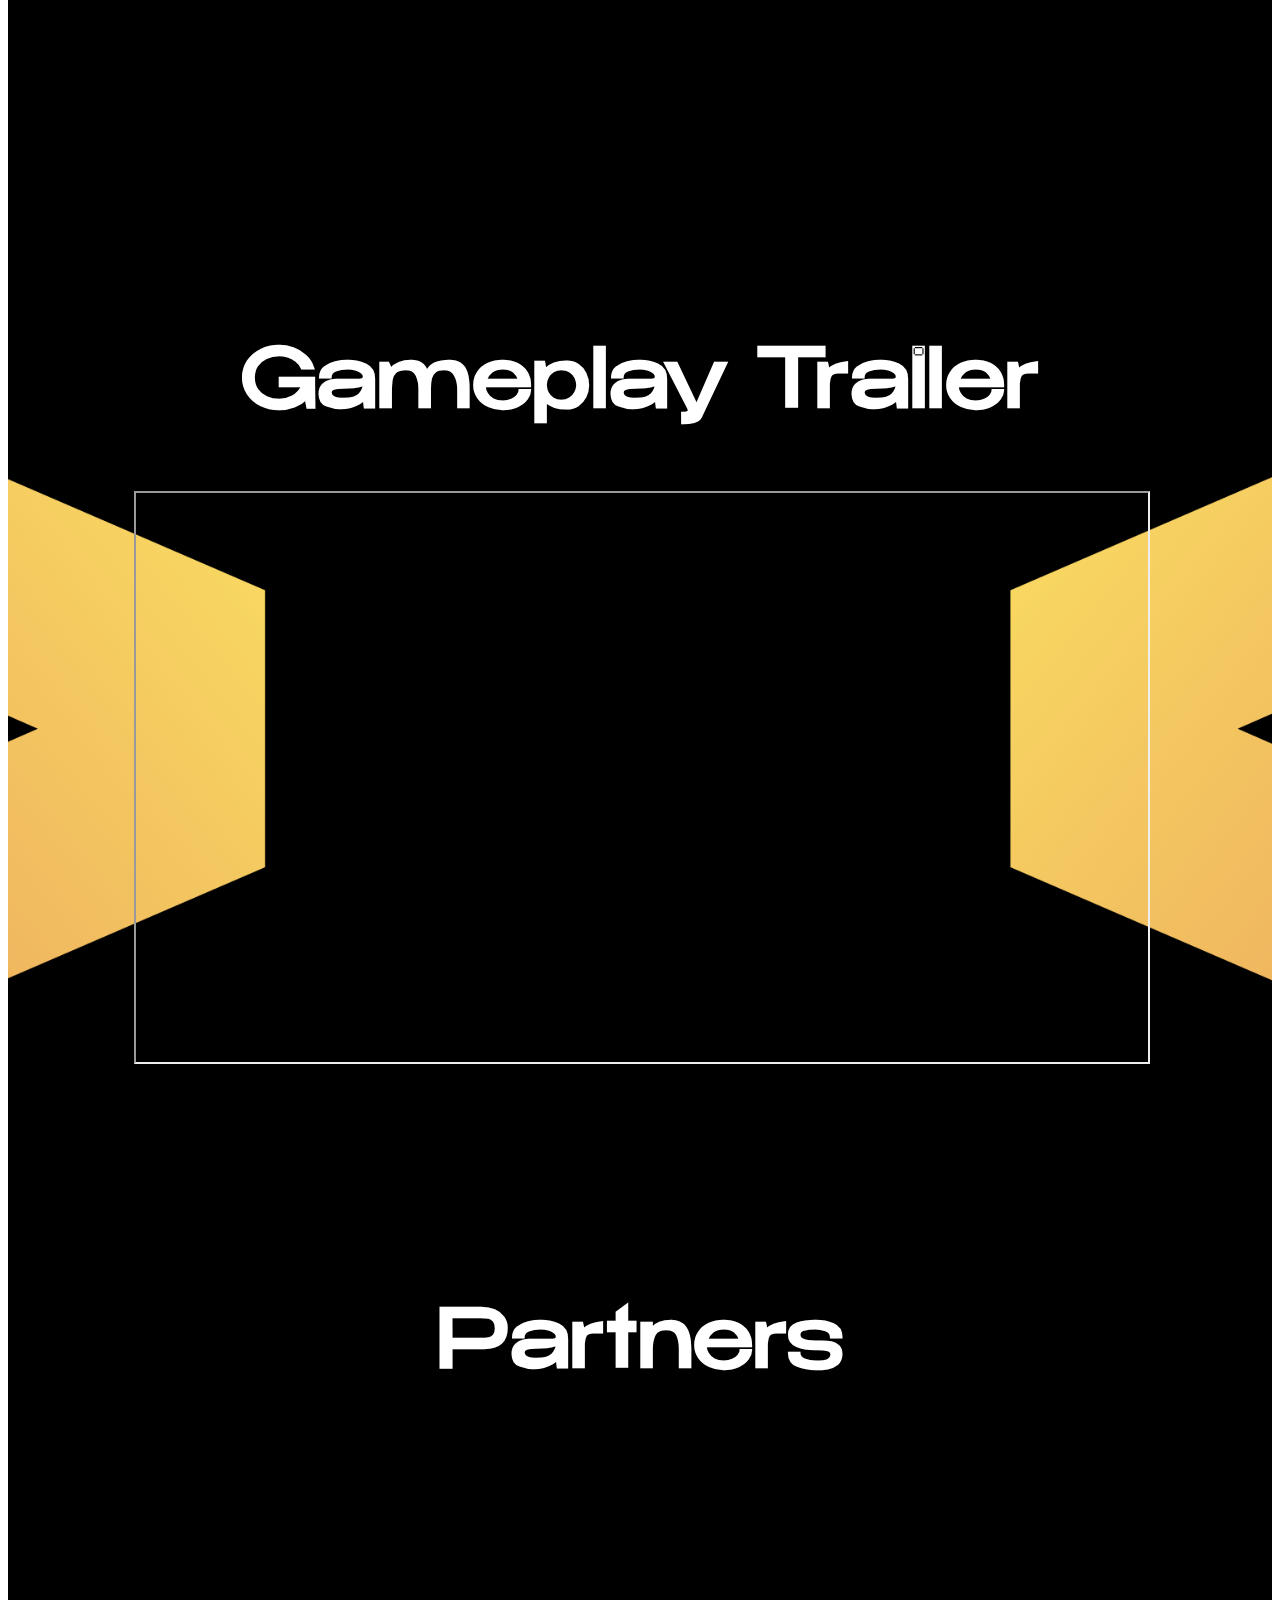
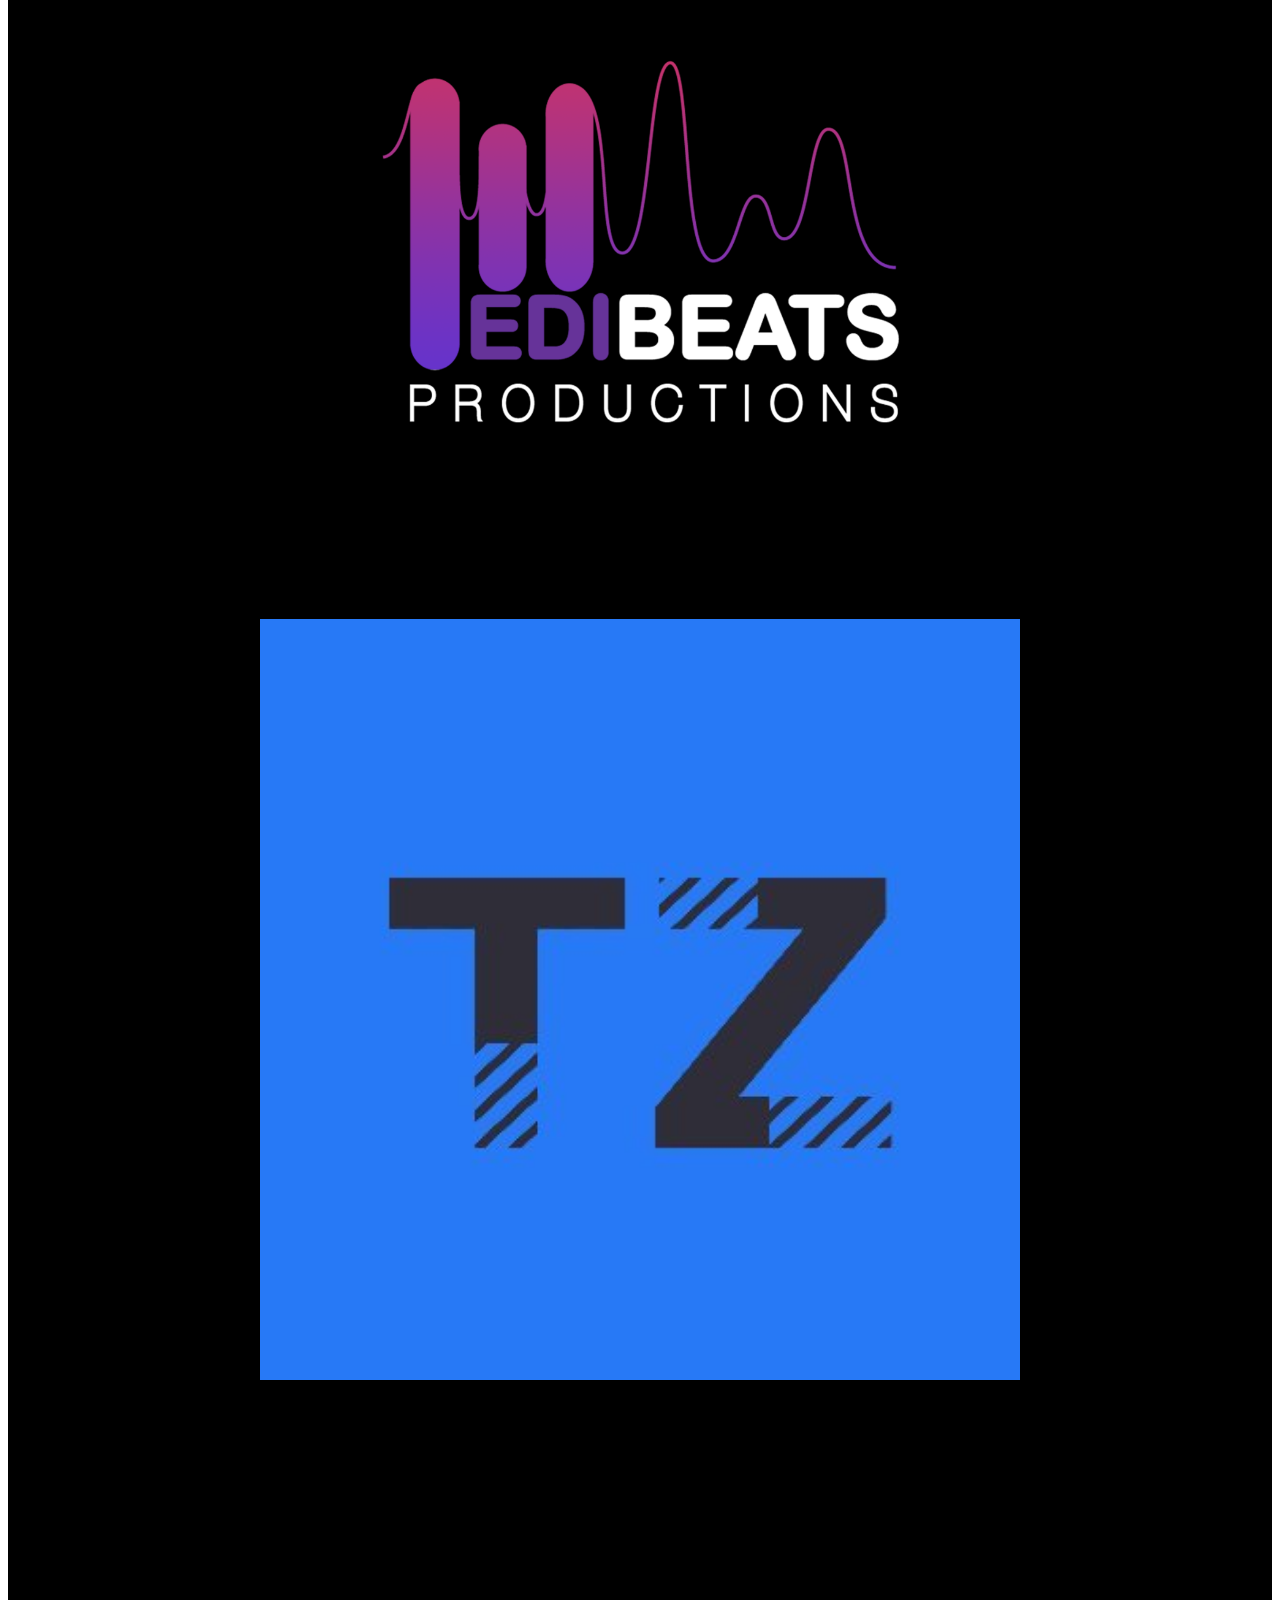
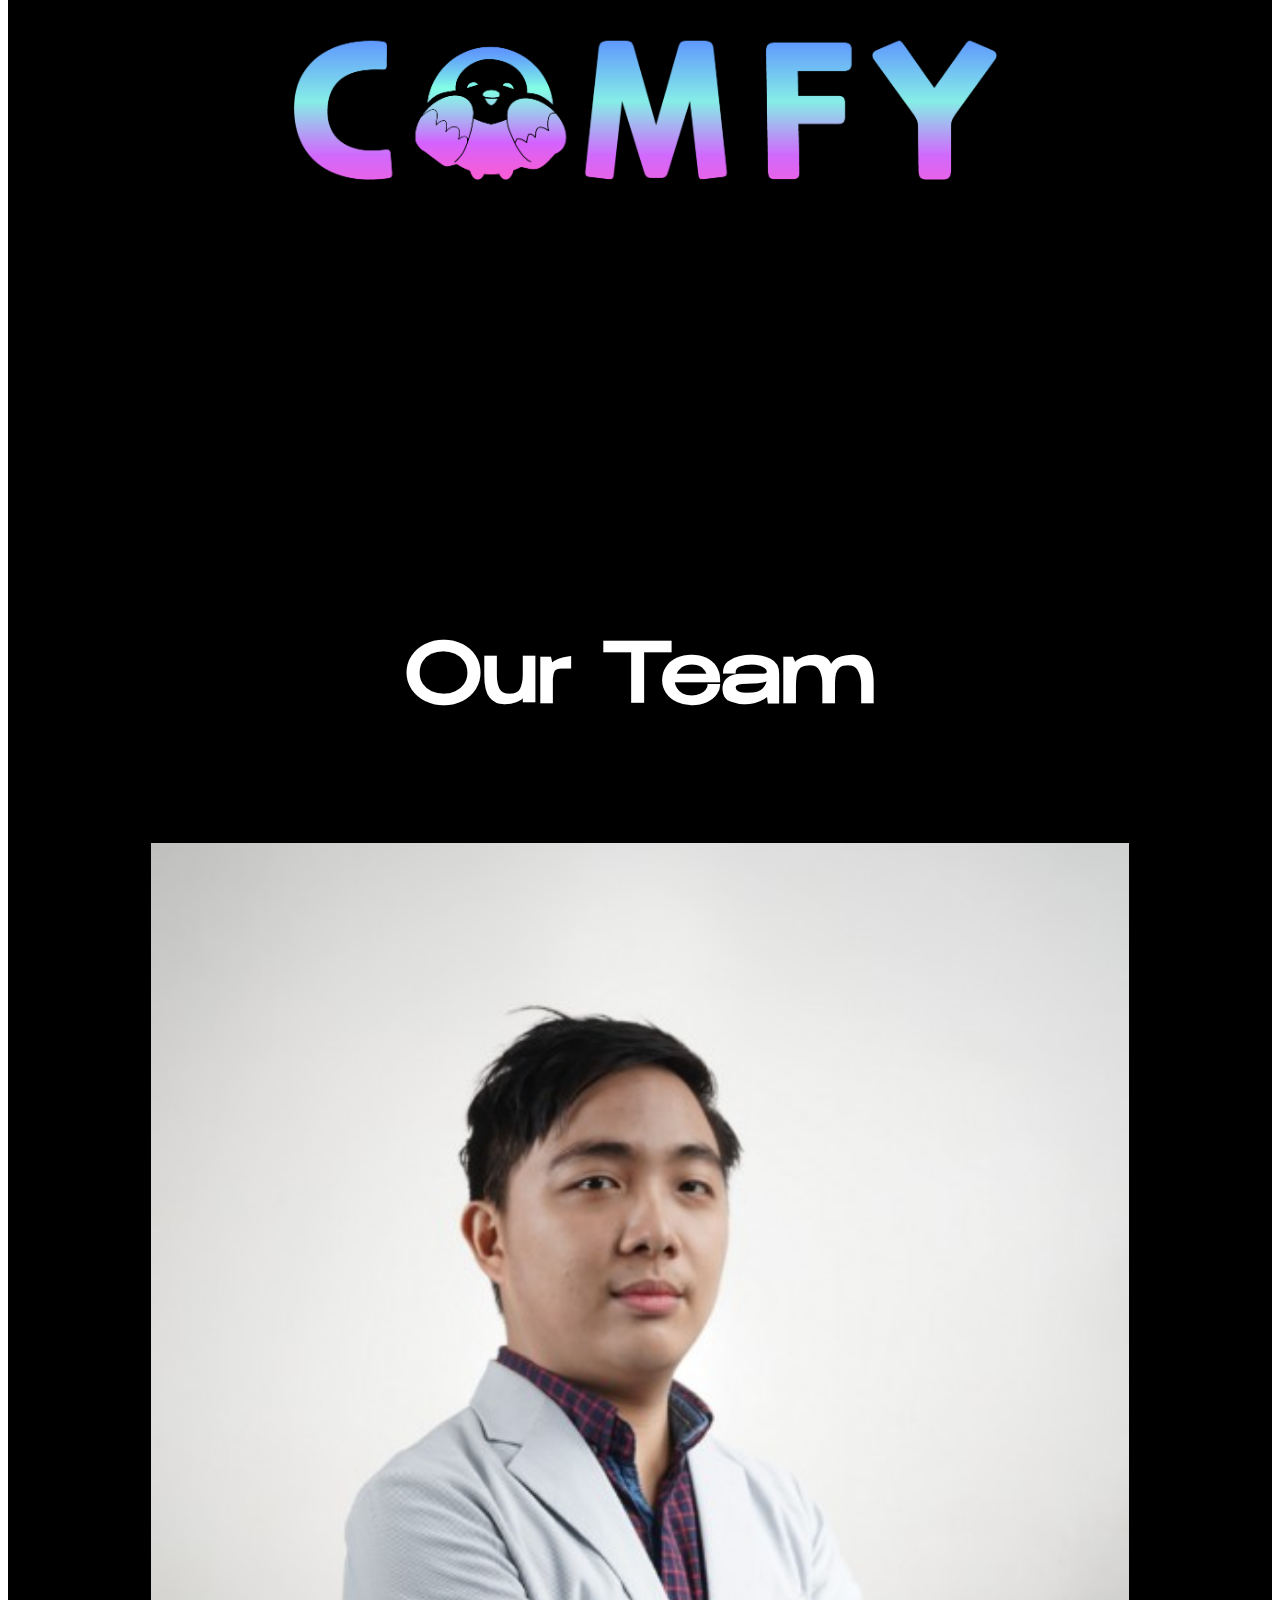
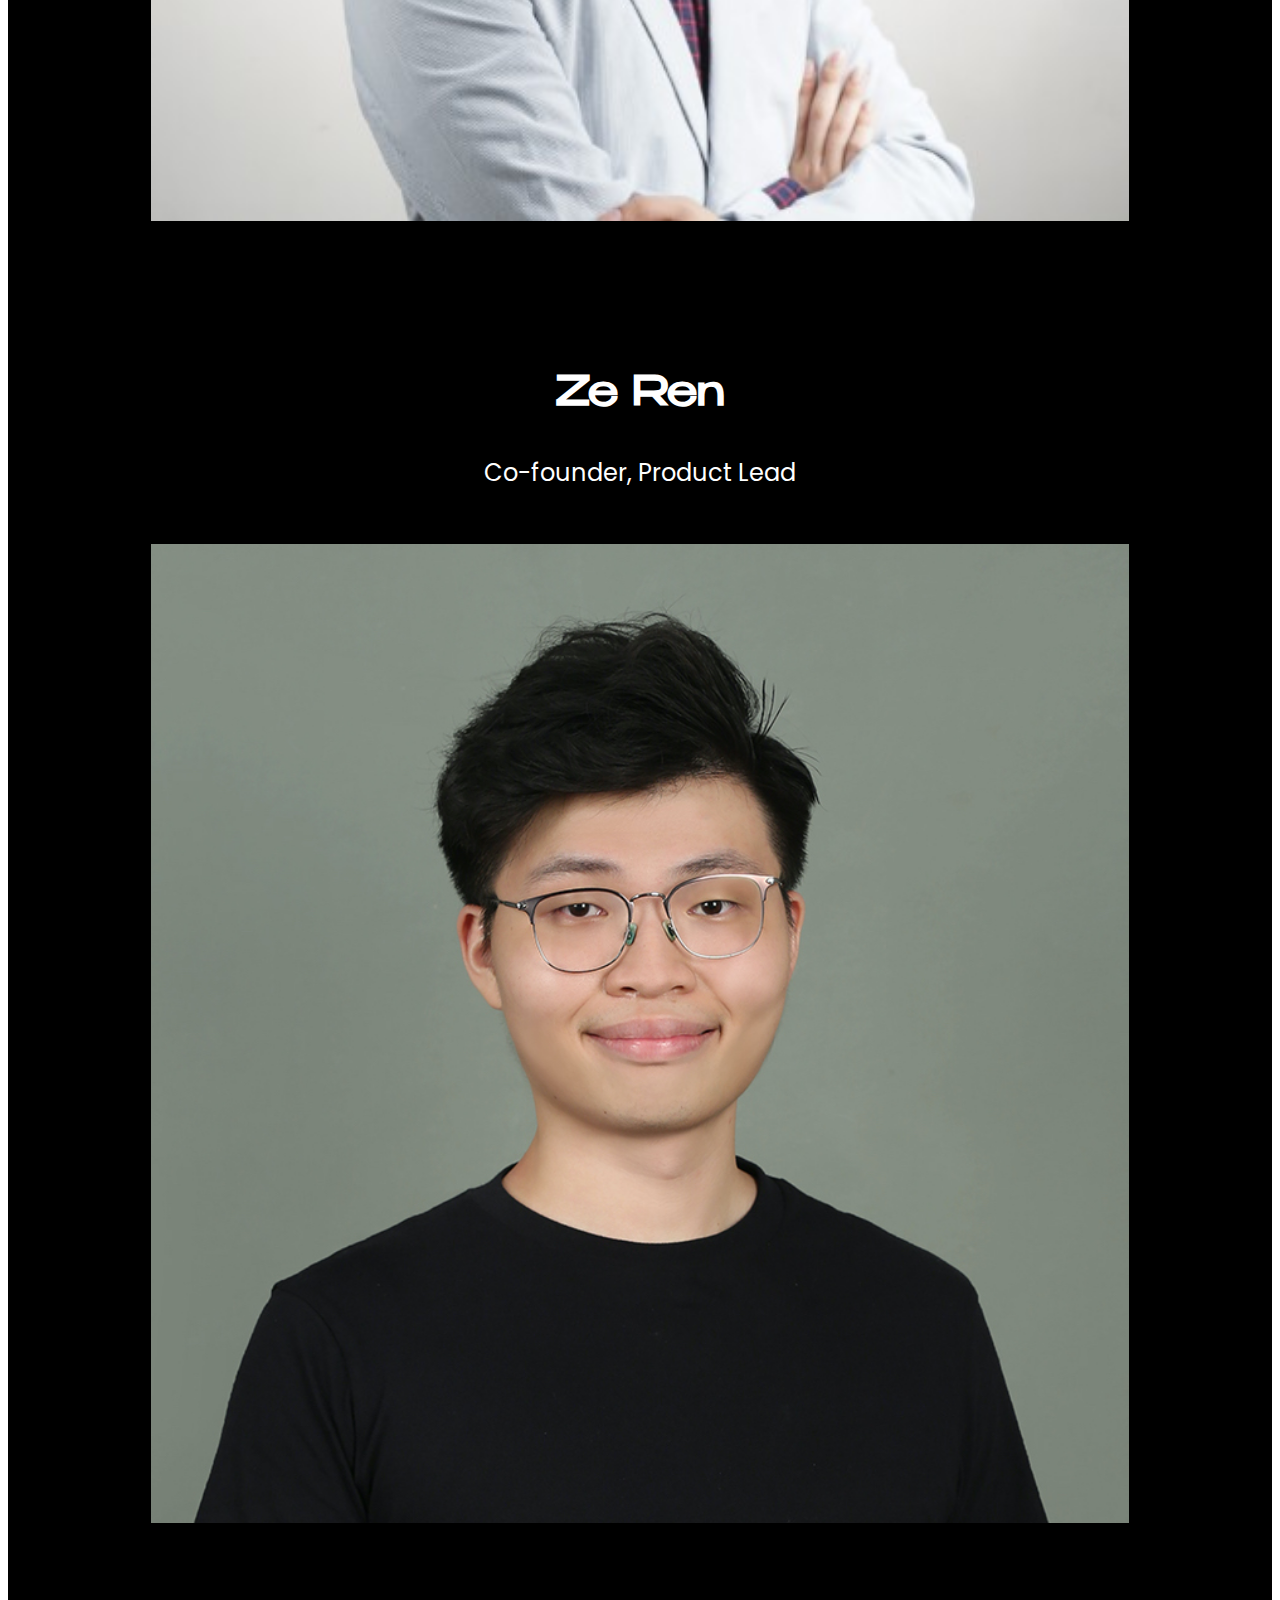
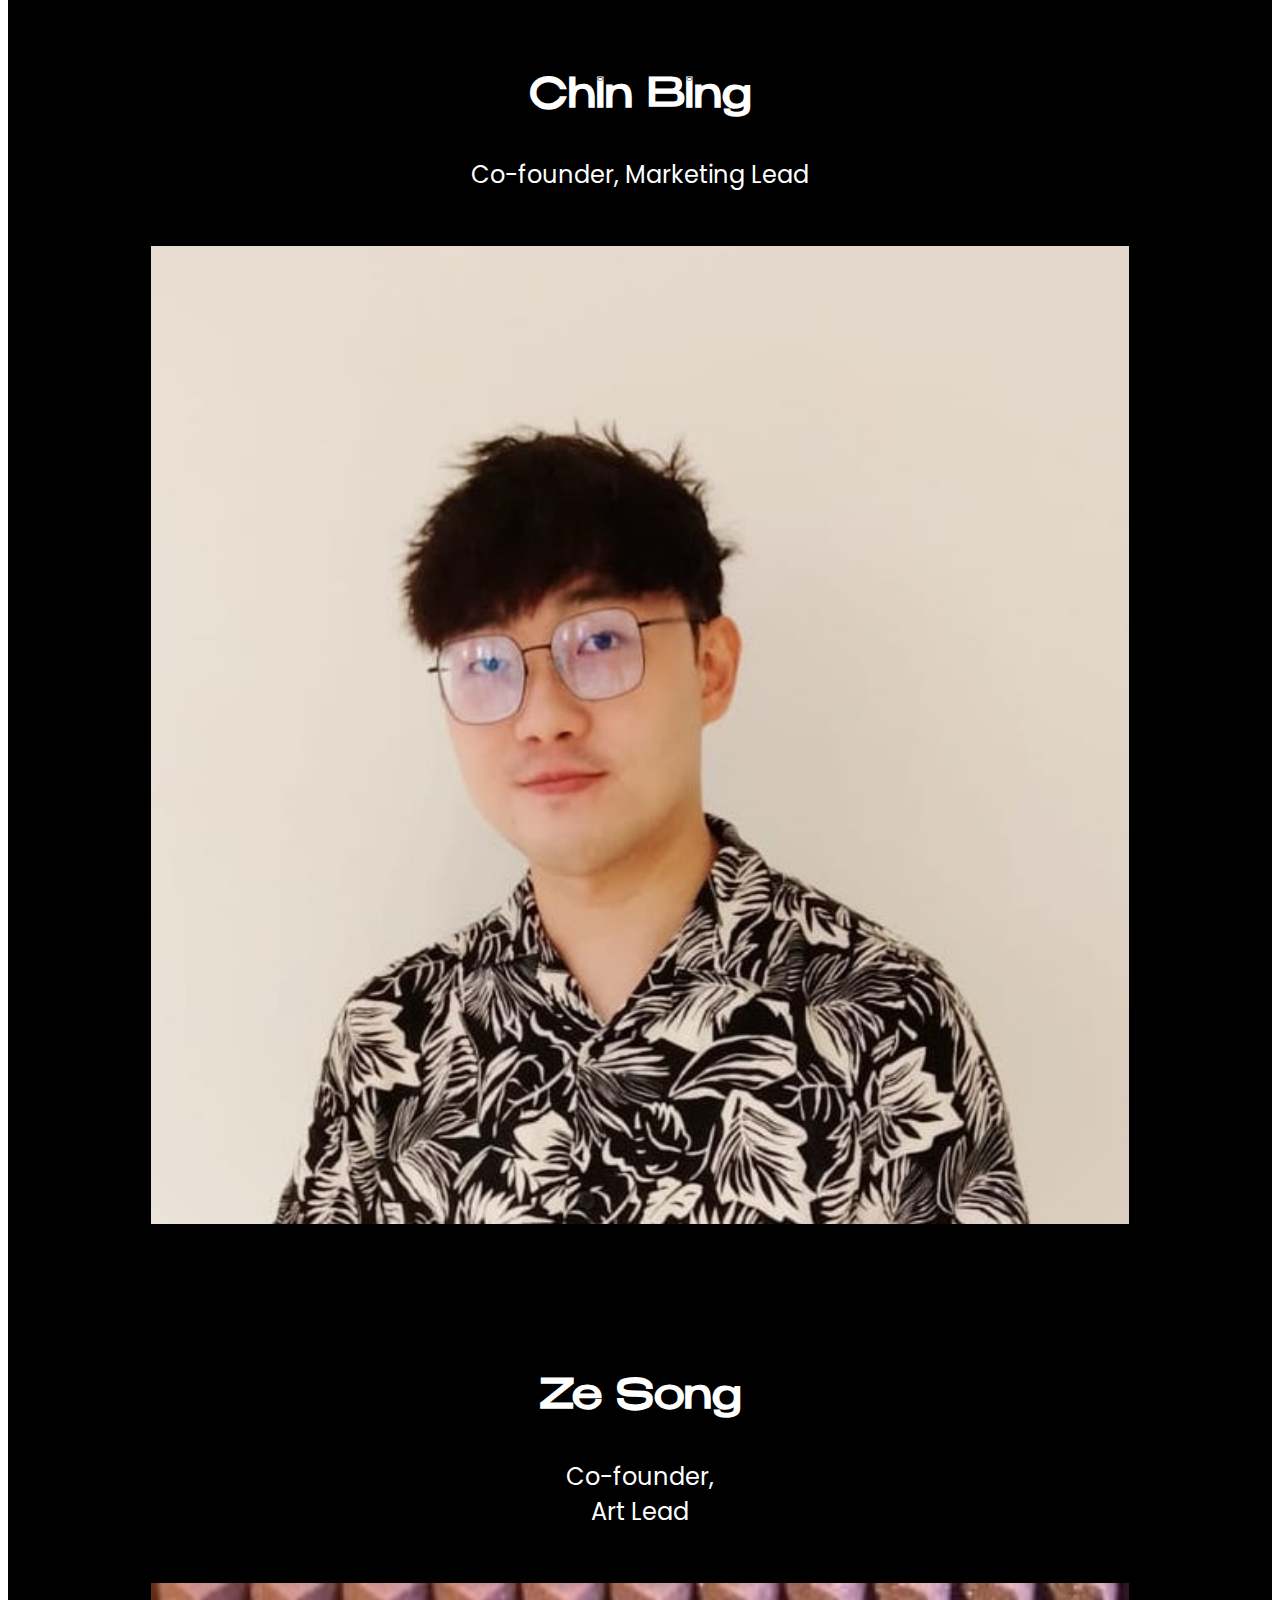
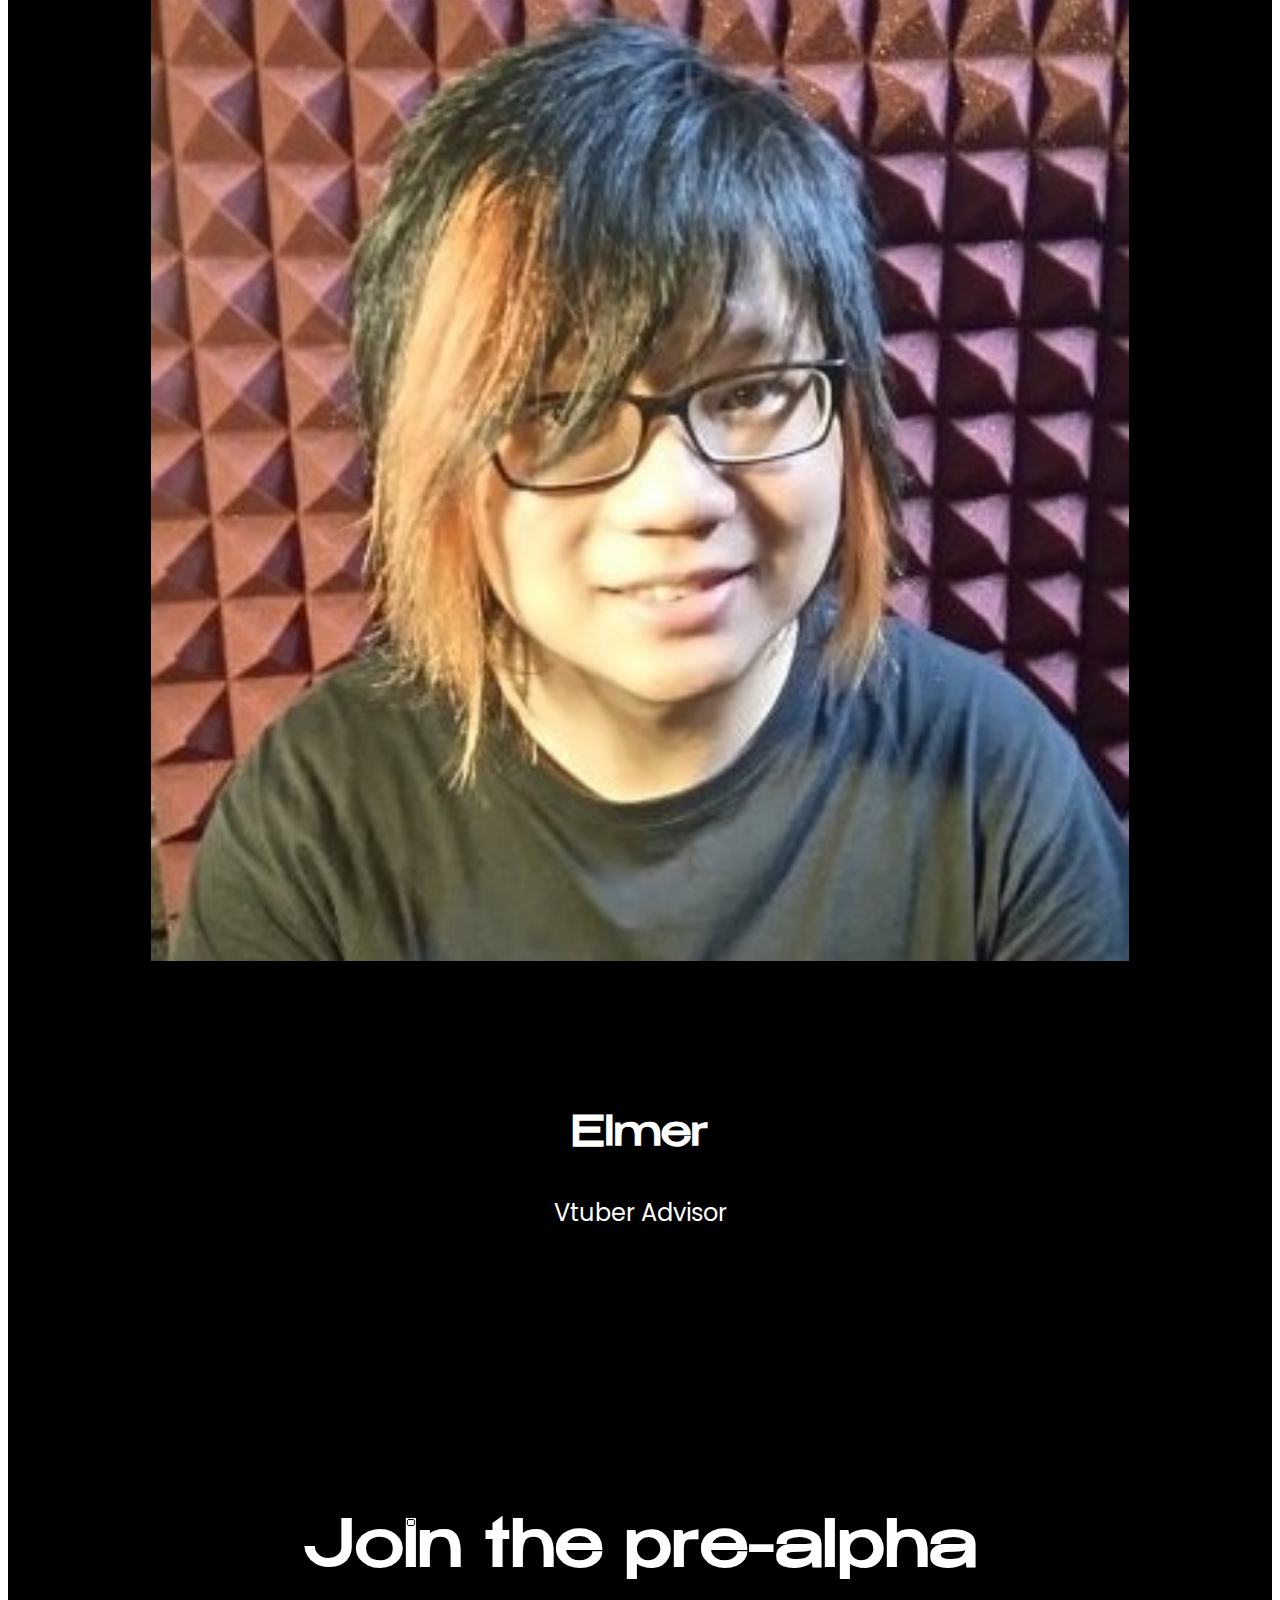
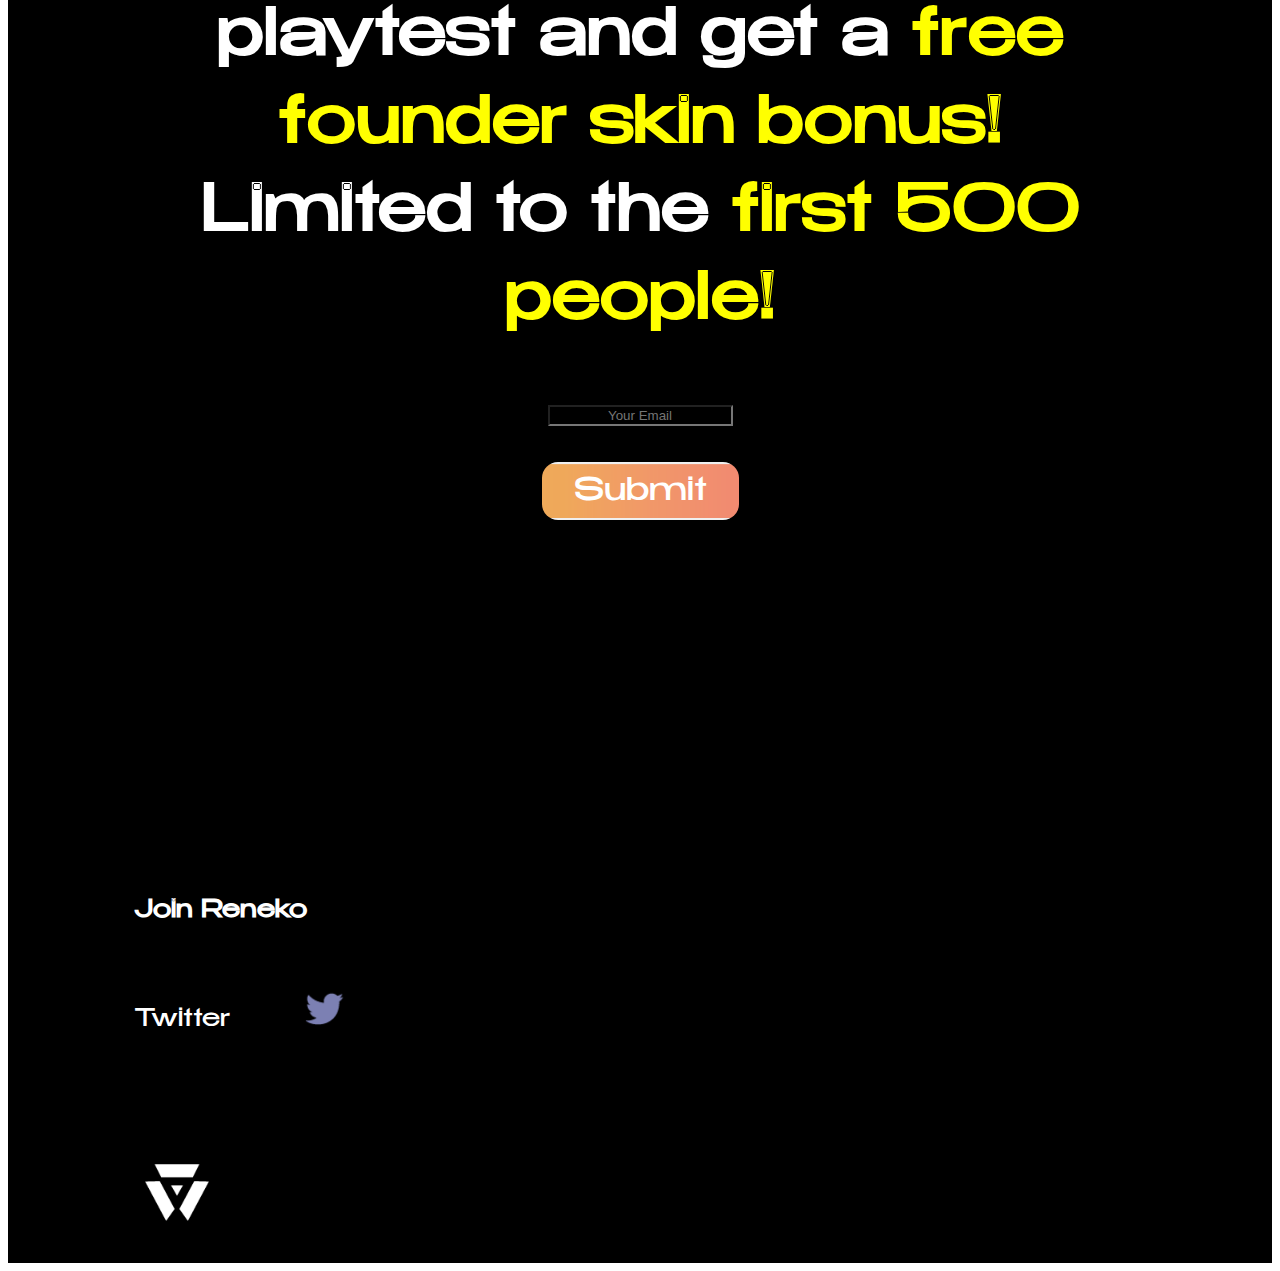
==== commit 38058a19: "Highlight key words" ====
--- a/index.html
+++ b/index.html
@@ -57,7 +57,7 @@
       <div class="row">
         <div class="col-lg-5 title-content">
           <h1 class="title-text">Empowering gaming <br>through Vtubers</h1>
-          <h2 class="title-subtext">Claim your free founder pack character skin now!</h2>
+          <h2 class="title-subtext">Claim your <span style="color:yellow;">free founder pack </span>character skin now!</h2>
           <a href="#sign-up-form"><button class=" title-button btn btn-outline-primary btn-gradient-1  ">Sign Up Now</button></a>
         </div>
       
